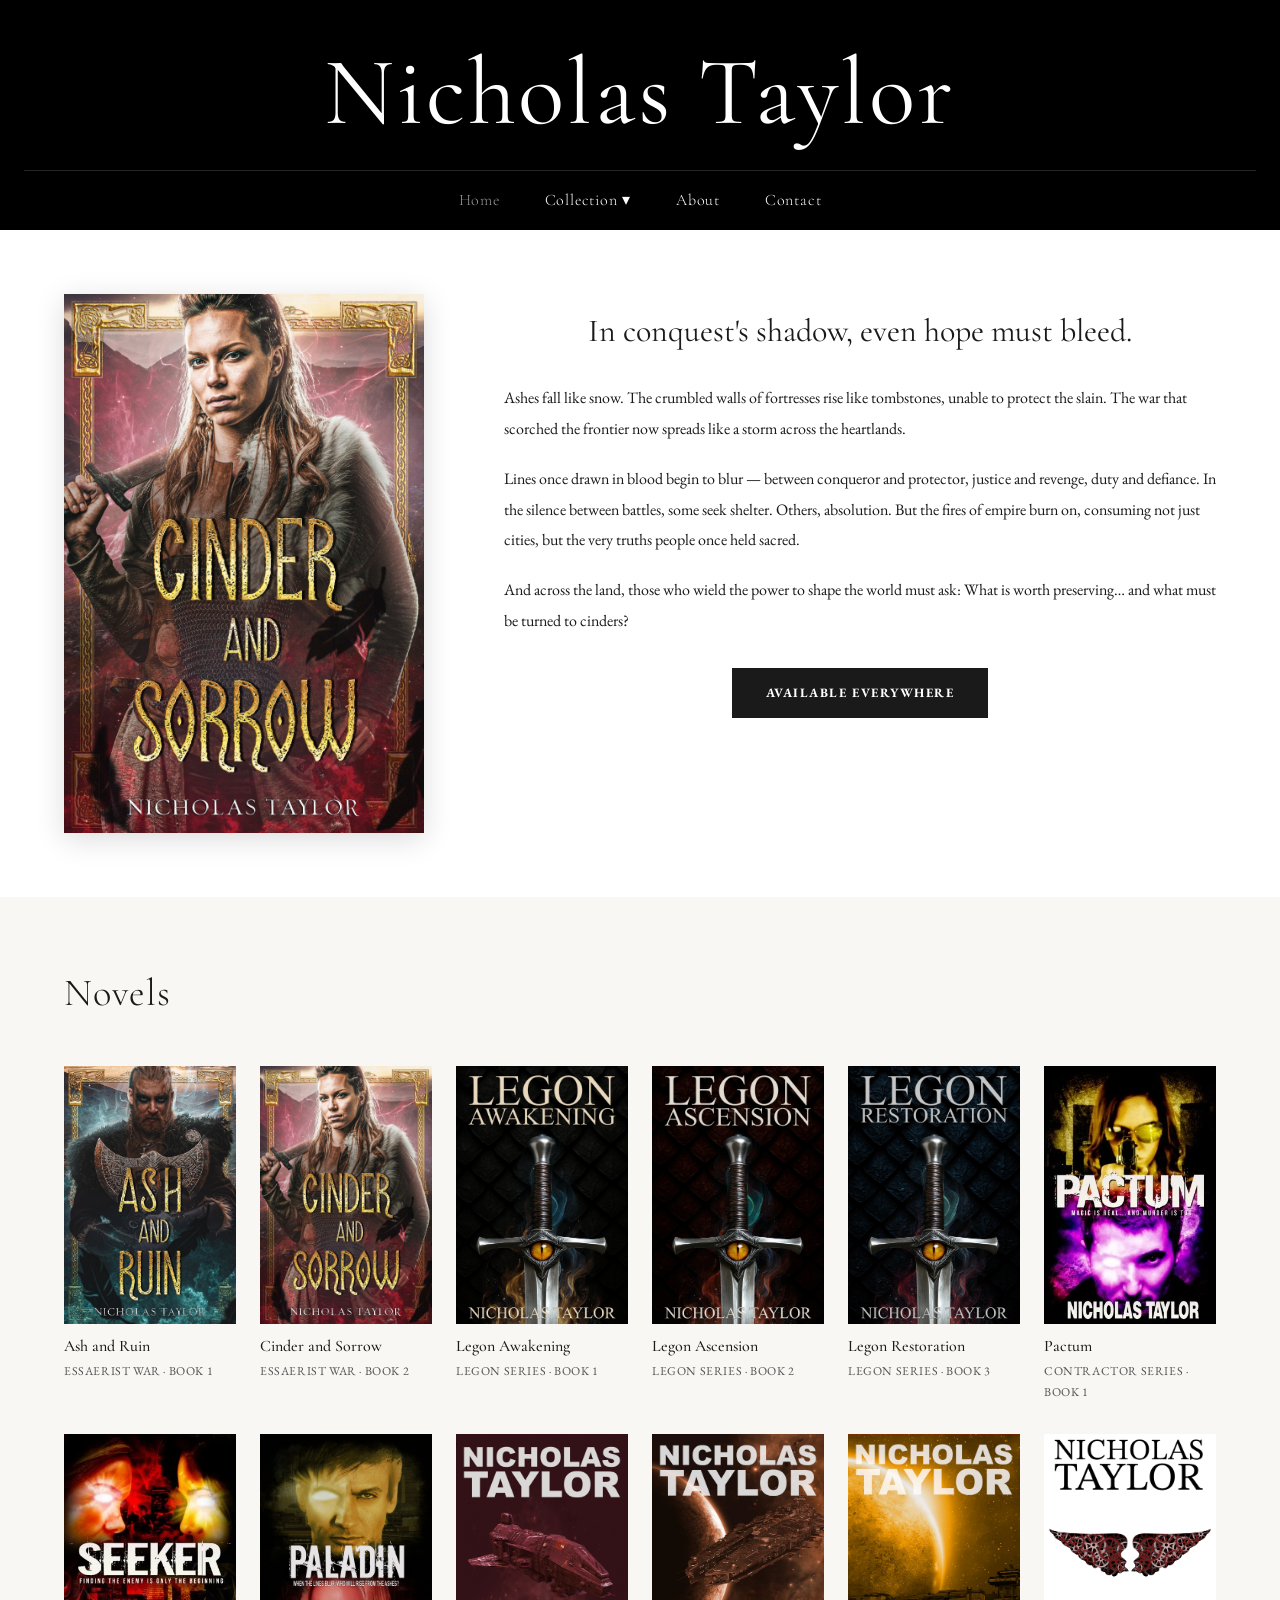
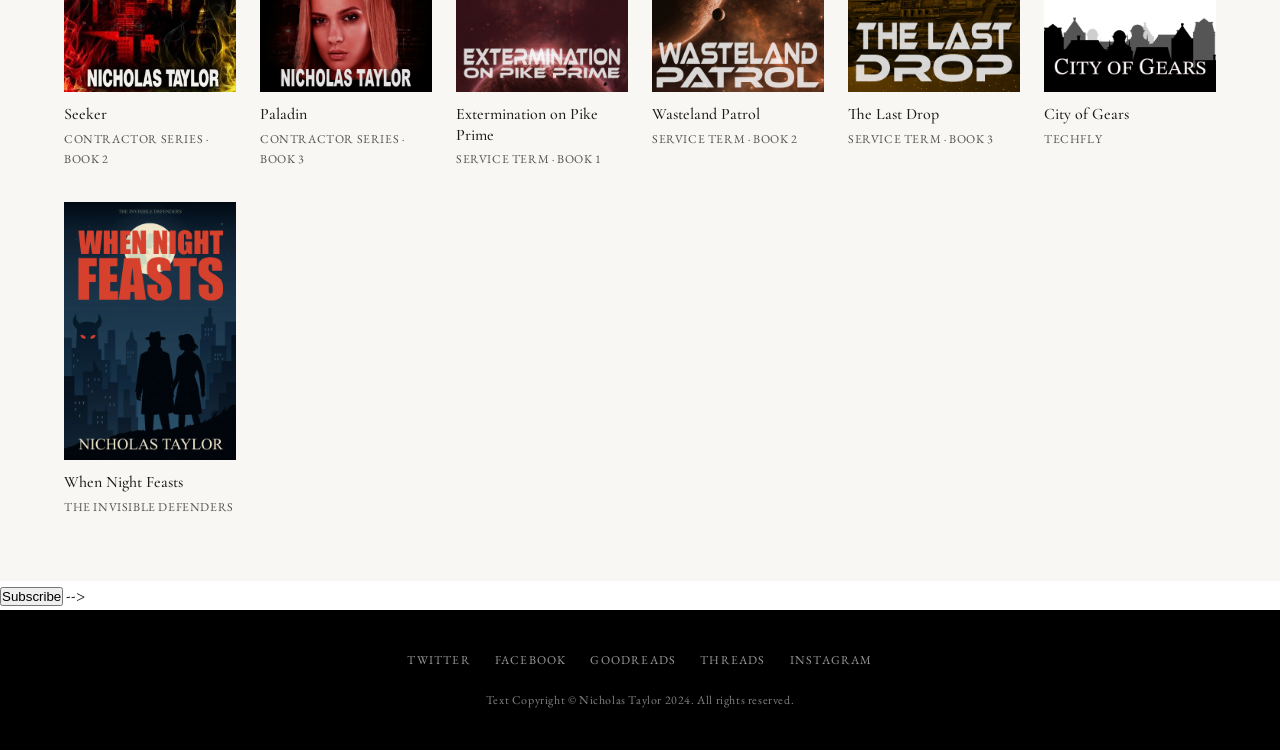
==== index.html @ 4046234a "Hide newsletter section across all pages (Mailchimp inactive) Code preserved in HTML comments — unco" ====
<!DOCTYPE html>
<html lang="en">
<head>
  <meta charset="UTF-8">
  <meta name="viewport" content="width=device-width, initial-scale=1.0">
  <title>Nicholas Taylor — Fantasy & Science Fiction Author</title>
  <meta name="description" content="Nicholas Taylor is a fantasy and science fiction author. Explore his novels, short stories, and series including the Legon Series, Essaerist War, Contractor Series, and more.">
  <link rel="stylesheet" href="css/style.css">
</head>
<body>

  <!-- ========== HEADER ========== -->
  <header class="site-header">
    <h1 class="site-title"><a href="index.html">Nicholas Taylor</a></h1>
    <nav class="site-nav" aria-label="Main navigation">
      <button class="nav-toggle" aria-label="Toggle menu" onclick="toggleNav()">☰</button>
      <ul id="main-nav">
        <li><a href="index.html" class="active">Home</a></li>
        
        <li class="dropdown">
          <a href="#" onclick="toggleDropdown(event, this)">Collection ▾</a>
          <ul class="dropdown-menu">
            <li><a href="books/legon-series.html">Legon Series</a></li>
            <li><a href="books/contractor-series.html">Contractor Series</a></li>
            <li><a href="books/service-term.html">Service Term</a></li>
            <li><a href="books/techfly.html">Techfly</a></li>
            <li><a href="books/invisible-defenders.html">The Invisible Defenders</a></li>
            <li><a href="books/essaerist-war.html">Essaerist War</a></li>
          </ul>
        </li>
        <li><a href="about.html">About</a></li>
        <li><a href="contact.html">Contact</a></li>
        
      </ul>
    </nav>
  </header>

  <!-- ========== MAIN ========== -->
  <main>

    <!-- Featured Book -->
    <section class="hero">
      <div class="container">
        <div class="hero__inner">
          <div class="hero__cover">
            <img src="images/covers/cinder-and-sorrow.jpg" alt="Cinder and Sorrow — Book Two of the Essaerist War by Nicholas Taylor">
          </div>
          <div class="hero__content">
            <p class="hero__tagline">In conquest's shadow, even hope must bleed.</p>
            <div class="hero__description">
              <p>Ashes fall like snow. The crumbled walls of fortresses rise like tombstones, unable to protect the slain. The war that scorched the frontier now spreads like a storm across the heartlands.</p>
              <p>Lines once drawn in blood begin to blur — between conqueror and protector, justice and revenge, duty and defiance. In the silence between battles, some seek shelter. Others, absolution. But the fires of empire burn on, consuming not just cities, but the very truths people once held sacred.</p>
              <p>And across the land, those who wield the power to shape the world must ask: What is worth preserving… and what must be turned to cinders?</p>
            </div>
            <div class="hero__buy">
              <a href="https://books2read.com/u/4NnYR9" target="_blank" rel="noopener" class="btn btn--filled">Available Everywhere</a>
            </div>
          </div>
        </div>
      </div>
    </section>

    <!-- Novels -->
    <section class="book-section">
      <div class="container">
        <h2 class="book-section__title">Novels</h2>
        <div class="book-grid">

          <a href="books/essaerist-war.html" class="book-card">
            <div class="book-card__cover">
              <img src="images/covers/ash-and-ruin.jpg" alt="Ash and Ruin">
            </div>
            <div class="book-card__title">Ash and Ruin</div>
            <div class="book-card__series">Essaerist War · Book 1</div>
          </a>

          <a href="books/essaerist-war.html" class="book-card">
            <div class="book-card__cover">
              <img src="images/covers/cinder-and-sorrow.jpg" alt="Cinder and Sorrow">
            </div>
            <div class="book-card__title">Cinder and Sorrow</div>
            <div class="book-card__series">Essaerist War · Book 2</div>
          </a>

          <a href="books/legon-series.html" class="book-card">
            <div class="book-card__cover">
              <img src="images/covers/legon-awakening.jpg" alt="Legon Awakening">
            </div>
            <div class="book-card__title">Legon Awakening</div>
            <div class="book-card__series">Legon Series · Book 1</div>
          </a>

          <a href="books/legon-series.html" class="book-card">
            <div class="book-card__cover">
              <img src="images/covers/legon-ascension.jpg" alt="Legon Ascension">
            </div>
            <div class="book-card__title">Legon Ascension</div>
            <div class="book-card__series">Legon Series · Book 2</div>
          </a>

          <a href="books/legon-series.html" class="book-card">
            <div class="book-card__cover">
              <img src="images/covers/legon-restoration.jpg" alt="Legon Restoration">
            </div>
            <div class="book-card__title">Legon Restoration</div>
            <div class="book-card__series">Legon Series · Book 3</div>
          </a>

          <a href="books/contractor-series.html" class="book-card">
            <div class="book-card__cover">
              <img src="images/covers/pactum.jpg" alt="Pactum">
            </div>
            <div class="book-card__title">Pactum</div>
            <div class="book-card__series">Contractor Series · Book 1</div>
          </a>

          <a href="books/contractor-series.html" class="book-card">
            <div class="book-card__cover">
              <img src="images/covers/seeker.jpg" alt="Seeker">
            </div>
            <div class="book-card__title">Seeker</div>
            <div class="book-card__series">Contractor Series · Book 2</div>
          </a>

          <a href="books/contractor-series.html" class="book-card">
            <div class="book-card__cover">
              <img src="images/covers/paladin.jpg" alt="Paladin">
            </div>
            <div class="book-card__title">Paladin</div>
            <div class="book-card__series">Contractor Series · Book 3</div>
          </a>

          <a href="books/service-term.html" class="book-card">
            <div class="book-card__cover">
              <img src="images/covers/extermination-pike-prime.jpg" alt="Extermination on Pike Prime">
            </div>
            <div class="book-card__title">Extermination on Pike Prime</div>
            <div class="book-card__series">Service Term · Book 1</div>
          </a>

          <a href="books/service-term.html" class="book-card">
            <div class="book-card__cover">
              <img src="images/covers/wasteland-patrol.jpg" alt="Wasteland Patrol">
            </div>
            <div class="book-card__title">Wasteland Patrol</div>
            <div class="book-card__series">Service Term · Book 2</div>
          </a>

          <a href="books/service-term.html" class="book-card">
            <div class="book-card__cover">
              <img src="images/covers/the-last-drop.jpg" alt="The Last Drop">
            </div>
            <div class="book-card__title">The Last Drop</div>
            <div class="book-card__series">Service Term · Book 3</div>
          </a>

          <a href="books/techfly.html" class="book-card">
            <div class="book-card__cover">
              <img src="images/covers/city-of-gears.jpg" alt="City of Gears">
            </div>
            <div class="book-card__title">City of Gears</div>
            <div class="book-card__series">Techfly</div>
          </a>

          <a href="books/invisible-defenders.html" class="book-card">
            <div class="book-card__cover">
              <img src="images/covers/when-night-feasts.jpg" alt="When Night Feasts">
            </div>
            <div class="book-card__title">When Night Feasts</div>
            <div class="book-card__series">The Invisible Defenders</div>
          </a>

        </div>
      </div>
    </section>


  </main>

  <!-- ========== NEWSLETTER ========== -->
  <!-- MAILCHIMP: Replace the form action URL below with your Mailchimp embed action URL.
       Go to Mailchimp → Audience → Signup forms → Embedded forms → copy the action URL -->
  <!-- NEWSLETTER: uncomment to re-enable Mailchimp signup

  <section class="newsletter-banner">
    <h2>Subscribe to My Newsletter</h2>
    <p>Get updates on new releases, free stories, and more.</p>
    <form class="newsletter-form" action="REPLACE_WITH_MAILCHIMP_ACTION_URL" method="post" target="_blank" novalidate>
      <input type="email" name="EMAIL" placeholder="Your email address" required>
      <!-- Mailchimp bot protection — do not remove -->
      <div style="position:absolute;left:-5000px" aria-hidden="true">
        <input type="text" name="b_PLACEHOLDER" tabindex="-1" value="">
      </div>
      <button type="submit">Subscribe</button>
    </form>
  </section>
  -->

  <!-- ========== FOOTER ========== -->
  <footer class="site-footer">
    <div class="footer-social">
      <a href="https://twitter.com/ntaylor1981" target="_blank" rel="noopener">Twitter</a>
      <a href="http://www.facebook.com/pages/Nicholas-Taylor/117098751641205" target="_blank" rel="noopener">Facebook</a>
      <a href="https://www.goodreads.com/NicholasTaylor" target="_blank" rel="noopener">Goodreads</a>
      <a href="https://www.threads.net/@ntaylor1981" target="_blank" rel="noopener">Threads</a>
      <a href="https://www.instagram.com/ntaylor1981/" target="_blank" rel="noopener">Instagram</a>
      
    </div>
    <p class="footer-copyright">Text Copyright &copy; Nicholas Taylor 2024. All rights reserved.</p>
  </footer>

  <script>
    function toggleNav() {
      var nav = document.getElementById('main-nav');
      nav.classList.toggle('open');
    }
    function toggleDropdown(e, el) {
      if (window.innerWidth <= 640) {
        e.preventDefault();
        el.parentElement.classList.toggle('open');
      }
    }
  </script>

</body>
</html>
---- css/style.css ----
/* =========================================
   Nicholas Taylor — Author Website
   ========================================= */

/* --- Google Fonts --- */
@import url('https://fonts.googleapis.com/css2?family=Cormorant+Garamond:ital,wght@0,300;0,400;0,500;0,600;1,300;1,400&family=EB+Garamond:ital,wght@0,400;0,500;1,400&display=swap');

/* --- Reset & Base --- */
*, *::before, *::after {
  box-sizing: border-box;
  margin: 0;
  padding: 0;
}

:root {
  --black: #000000;
  --white: #ffffff;
  --off-white: #f9f7f4;
  --text: #1a1a1a;
  --text-light: #555555;
  --accent: #8b6914;
  --border: #e0dbd3;
  --header-height: auto;
}

html {
  font-size: 16px;
  scroll-behavior: smooth;
}

body {
  font-family: 'EB Garamond', Georgia, serif;
  font-weight: 400;
  color: var(--text);
  background: var(--white);
  line-height: 1.7;
  font-size: 1.05rem;
}

a {
  color: inherit;
  text-decoration: none;
}

img {
  max-width: 100%;
  height: auto;
  display: block;
}

/* =========================================
   SITE HEADER
   ========================================= */

.site-header {
  background: var(--black);
  text-align: center;
  padding: 2.5rem 1.5rem 0;
}

.site-title {
  font-family: 'Cormorant Garamond', serif;
  font-size: clamp(3rem, 8vw, 6rem);
  font-weight: 400;
  color: var(--white);
  letter-spacing: 0.03em;
  line-height: 1.1;
  margin-bottom: 1.5rem;
}

.site-title a {
  color: var(--white);
}

/* --- Main Navigation --- */
.site-nav {
  border-top: 1px solid rgba(255,255,255,0.15);
}

.site-nav ul {
  list-style: none;
  display: flex;
  justify-content: center;
  flex-wrap: wrap;
  gap: 0;
}

.site-nav ul li a {
  display: block;
  color: var(--white);
  font-family: 'Cormorant Garamond', serif;
  font-size: 1rem;
  font-weight: 300;
  letter-spacing: 0.05em;
  padding: 1rem 1.4rem;
  transition: color 0.2s ease;
  position: relative;
}

.site-nav ul li a:hover,
.site-nav ul li a.active {
  color: rgba(255,255,255,0.6);
}

/* Dropdown */
.site-nav .dropdown {
  position: relative;
}

.site-nav .dropdown-menu {
  display: none;
  position: absolute;
  top: 100%;
  left: 50%;
  transform: translateX(-50%);
  background: var(--black);
  border: 1px solid rgba(255,255,255,0.15);
  min-width: 200px;
  z-index: 100;
  list-style: none;
  padding: 0.5rem 0;
}

.site-nav .dropdown:hover .dropdown-menu {
  display: block;
}

.site-nav .dropdown-menu li a {
  padding: 0.6rem 1.25rem;
  font-size: 0.8rem;
  white-space: nowrap;
  border-bottom: none;
  display: block;
}

.site-nav .dropdown-menu li a:hover {
  color: rgba(255,255,255,0.6);
}

/* Mobile nav toggle */
.nav-toggle {
  display: none;
  background: none;
  border: none;
  color: var(--white);
  cursor: pointer;
  padding: 1rem;
  font-size: 1.5rem;
}

/* =========================================
   MAIN CONTENT
   ========================================= */

main {
  min-height: 60vh;
}

.container {
  max-width: 1200px;
  margin: 0 auto;
  padding: 0 1.5rem;
}

.container--narrow {
  max-width: 800px;
  margin: 0 auto;
  padding: 0 1.5rem;
}

/* =========================================
   HOMEPAGE — FEATURED BOOK HERO
   ========================================= */

.hero {
  padding: 4rem 0;
  background: var(--white);
}

.hero__inner {
  display: grid;
  grid-template-columns: 360px 1fr;
  gap: 5rem;
  align-items: start;
}

.hero__cover img {
  width: 100%;
  height: auto;
  display: block;
  box-shadow: 0 6px 28px rgba(0,0,0,0.14);
}

.hero__content {
  padding-top: 1rem;
}

.hero__tagline {
  font-family: 'Cormorant Garamond', serif;
  font-size: clamp(1.5rem, 2.5vw, 2.2rem);
  font-weight: 400;
  line-height: 1.3;
  margin-bottom: 2rem;
  color: var(--text);
  text-align: center;
}

.hero__description p {
  font-size: 1rem;
  color: var(--text);
  line-height: 1.9;
  margin-bottom: 1.25rem;
}

.hero__buy {
  margin-top: 2rem;
  display: flex;
  justify-content: center;
}

.hero__buy img {
  height: 52px;
  width: auto;
  opacity: 0.9;
  transition: opacity 0.2s ease;
}

.hero__buy img:hover {
  opacity: 1;
}

.btn {
  display: inline-block;
  padding: 0.75rem 2rem;
  font-family: 'EB Garamond', Georgia, serif;
  font-size: 0.8rem;
  font-weight: 700;
  letter-spacing: 0.12em;
  text-transform: uppercase;
  border: 2px solid var(--text);
  color: var(--text);
  transition: background 0.2s ease, color 0.2s ease;
  cursor: pointer;
  text-align: center;
}

.btn:hover {
  background: var(--text);
  color: var(--white);
}

.btn--filled {
  background: var(--text);
  color: var(--white);
}

.btn--filled:hover {
  background: var(--text-light);
  border-color: var(--text-light);
}

/* =========================================
   BOOK GRID SECTIONS
   ========================================= */

.book-section {
  padding: 4rem 0;
}

.book-section:nth-child(even) {
  background: var(--off-white);
}

.book-section__title {
  font-family: 'Cormorant Garamond', serif;
  font-size: clamp(1.8rem, 3vw, 2.5rem);
  font-weight: 300;
  margin-bottom: 2.5rem;
  color: var(--text);
  letter-spacing: 0.02em;
}

.book-grid {
  display: grid;
  grid-template-columns: repeat(auto-fill, minmax(160px, 1fr));
  gap: 2rem 1.5rem;
}

.book-card {
  display: flex;
  flex-direction: column;
}

.book-card__cover {
  overflow: hidden;
  margin-bottom: 0.75rem;
  aspect-ratio: 2/3;
}

.book-card__cover img {
  width: 100%;
  height: 100%;
  object-fit: cover;
  transition: transform 0.3s ease;
}

.book-card:hover .book-card__cover img {
  transform: scale(1.03);
}

.book-card__title {
  font-family: 'Cormorant Garamond', serif;
  font-size: 1rem;
  font-weight: 500;
  line-height: 1.3;
  margin-bottom: 0.25rem;
}

.book-card__series {
  font-size: 0.75rem;
  color: var(--text-light);
  letter-spacing: 0.05em;
  text-transform: uppercase;
}

/* =========================================
   SERIES / BOOK DETAIL PAGES
   ========================================= */

.page-header {
  background: var(--off-white);
  padding: 3rem 1.5rem;
  text-align: center;
  border-bottom: 1px solid var(--border);
}

.page-header__title {
  font-family: 'Cormorant Garamond', serif;
  font-size: clamp(2rem, 5vw, 3.5rem);
  font-weight: 300;
  color: var(--text);
  letter-spacing: 0.03em;
}

.page-header__subtitle {
  font-size: 0.95rem;
  color: var(--text-light);
  margin-top: 0.75rem;
  max-width: 600px;
  margin-left: auto;
  margin-right: auto;
}

/* Book detail layout (cover + info side by side) */
.book-detail {
  display: grid;
  grid-template-columns: 280px 1fr;
  gap: 3rem;
  padding: 4rem 0;
  border-bottom: 1px solid var(--border);
}

.book-detail:last-child {
  border-bottom: none;
}

.book-detail__cover img {
  width: 100%;
  box-shadow: 0 4px 20px rgba(0,0,0,0.12);
}

.book-detail__info {
  display: flex;
  flex-direction: column;
  justify-content: flex-start;
}

.book-detail__number {
  font-size: 0.75rem;
  letter-spacing: 0.12em;
  text-transform: uppercase;
  color: var(--text-light);
  margin-bottom: 0.5rem;
}

.book-detail__title {
  font-family: 'Cormorant Garamond', serif;
  font-size: clamp(1.8rem, 3vw, 2.5rem);
  font-weight: 400;
  line-height: 1.2;
  margin-bottom: 1.25rem;
  color: var(--text);
}

.book-detail__description {
  font-size: 0.95rem;
  line-height: 1.85;
  color: var(--text-light);
  margin-bottom: 2rem;
}

/* Retailer links */
.retailers {
  display: flex;
  flex-wrap: wrap;
  gap: 0.75rem;
  align-items: center;
}

.retailer-link {
  display: inline-flex;
  align-items: center;
}

.retailer-link img {
  height: 32px;
  width: auto;
  opacity: 0.85;
  transition: opacity 0.2s ease;
}

.retailer-link:hover img {
  opacity: 1;
}

.retailer-link--text {
  font-size: 0.75rem;
  letter-spacing: 0.08em;
  text-transform: uppercase;
  font-weight: 700;
  color: var(--text);
  border: 1px solid var(--border);
  padding: 0.4rem 0.9rem;
  transition: background 0.2s ease, color 0.2s ease;
}

.retailer-link--text:hover {
  background: var(--text);
  color: var(--white);
}

/* =========================================
   ABOUT PAGE
   ========================================= */

.about-layout {
  display: grid;
  grid-template-columns: 340px 1fr;
  gap: 5rem;
  padding: 5rem 0;
}

.about-photo img {
  width: 100%;
  box-shadow: 0 4px 20px rgba(0,0,0,0.1);
}

.about-bio h2 {
  font-family: 'Cormorant Garamond', serif;
  font-size: clamp(1.6rem, 2.5vw, 2rem);
  font-weight: 400;
  margin-bottom: 1.5rem;
  color: var(--text);
}

.about-bio p {
  font-size: 1rem;
  line-height: 1.9;
  color: var(--text-light);
  margin-bottom: 1.25rem;
}

.social-links {
  display: flex;
  gap: 1rem;
  flex-wrap: wrap;
  margin-top: 2rem;
}

.social-links a {
  font-size: 0.75rem;
  letter-spacing: 0.1em;
  text-transform: uppercase;
  font-weight: 700;
  color: var(--text);
  border: 1px solid var(--border);
  padding: 0.5rem 1rem;
  transition: background 0.2s ease, color 0.2s ease;
}

.social-links a:hover {
  background: var(--text);
  color: var(--white);
  border-color: var(--text);
}

/* =========================================
   CONTACT PAGE
   ========================================= */

.contact-layout {
  padding: 5rem 0;
}

.contact-intro {
  font-size: 1rem;
  color: var(--text-light);
  margin-bottom: 2.5rem;
  line-height: 1.8;
}

.contact-form {
  display: flex;
  flex-direction: column;
  gap: 1.25rem;
  max-width: 600px;
}

.form-row {
  display: grid;
  grid-template-columns: 1fr 1fr;
  gap: 1.25rem;
}

.form-group {
  display: flex;
  flex-direction: column;
  gap: 0.4rem;
}

.form-group label {
  font-size: 0.75rem;
  letter-spacing: 0.1em;
  text-transform: uppercase;
  font-weight: 700;
  color: var(--text);
}

.form-group input,
.form-group textarea,
.form-group select {
  padding: 0.75rem 1rem;
  border: 1px solid var(--border);
  background: var(--white);
  font-family: 'EB Garamond', Georgia, serif;
  font-size: 0.95rem;
  color: var(--text);
  outline: none;
  transition: border-color 0.2s ease;
  width: 100%;
  -webkit-appearance: none;
  border-radius: 0;
}

.form-group input:focus,
.form-group textarea:focus {
  border-color: var(--text);
}

.form-group textarea {
  min-height: 150px;
  resize: vertical;
}

/* =========================================
   BLOG PAGE
   ========================================= */

.blog-grid {
  padding: 4rem 0;
  display: grid;
  grid-template-columns: repeat(auto-fill, minmax(300px, 1fr));
  gap: 3rem 2rem;
}

.blog-card {
  display: flex;
  flex-direction: column;
  border-bottom: 1px solid var(--border);
  padding-bottom: 2rem;
}

.blog-card__meta {
  font-size: 0.75rem;
  letter-spacing: 0.08em;
  text-transform: uppercase;
  color: var(--text-light);
  margin-bottom: 0.6rem;
}

.blog-card__title {
  font-family: 'Cormorant Garamond', serif;
  font-size: 1.4rem;
  font-weight: 500;
  line-height: 1.3;
  margin-bottom: 0.75rem;
  color: var(--text);
}

.blog-card__title a:hover {
  color: var(--text-light);
}

.blog-card__excerpt {
  font-size: 0.9rem;
  color: var(--text-light);
  line-height: 1.75;
  margin-bottom: 1rem;
  flex: 1;
}

.blog-card__read-more {
  font-size: 0.75rem;
  letter-spacing: 0.1em;
  text-transform: uppercase;
  font-weight: 700;
  color: var(--text);
  border-bottom: 1px solid var(--text);
  padding-bottom: 1px;
  width: fit-content;
}

/* =========================================
   NEWSLETTER BANNER
   ========================================= */

.newsletter-banner {
  background: var(--black);
  color: var(--white);
  padding: 4rem 1.5rem;
  text-align: center;
}

.newsletter-banner h2 {
  font-family: 'Cormorant Garamond', serif;
  font-size: clamp(1.6rem, 3vw, 2.2rem);
  font-weight: 300;
  margin-bottom: 0.75rem;
  letter-spacing: 0.03em;
}

.newsletter-banner p {
  font-size: 0.9rem;
  color: rgba(255,255,255,0.7);
  margin-bottom: 2rem;
}

.newsletter-form {
  display: flex;
  justify-content: center;
  gap: 0;
  max-width: 480px;
  margin: 0 auto;
  flex-wrap: wrap;
}

.newsletter-form input[type="email"] {
  flex: 1;
  padding: 0.85rem 1.25rem;
  border: 1px solid rgba(255,255,255,0.3);
  background: rgba(255,255,255,0.08);
  color: var(--white);
  font-family: 'EB Garamond', Georgia, serif;
  font-size: 0.9rem;
  outline: none;
  min-width: 220px;
  border-radius: 0;
  -webkit-appearance: none;
}

.newsletter-form input[type="email"]::placeholder {
  color: rgba(255,255,255,0.4);
}

.newsletter-form input[type="email"]:focus {
  border-color: rgba(255,255,255,0.6);
}

.newsletter-form button {
  padding: 0.85rem 1.75rem;
  background: var(--white);
  color: var(--black);
  border: 1px solid var(--white);
  font-family: 'EB Garamond', Georgia, serif;
  font-size: 0.75rem;
  font-weight: 700;
  letter-spacing: 0.1em;
  text-transform: uppercase;
  cursor: pointer;
  transition: background 0.2s ease, color 0.2s ease;
}

.newsletter-form button:hover {
  background: rgba(255,255,255,0.85);
}

/* =========================================
   SITE FOOTER
   ========================================= */

.site-footer {
  background: var(--black);
  color: rgba(255,255,255,0.5);
  padding: 2.5rem 1.5rem;
  text-align: center;
}

.footer-social {
  display: flex;
  justify-content: center;
  gap: 1.5rem;
  margin-bottom: 1.25rem;
  flex-wrap: wrap;
}

.footer-social a {
  color: rgba(255,255,255,0.6);
  font-size: 0.75rem;
  letter-spacing: 0.1em;
  text-transform: uppercase;
  transition: color 0.2s ease;
}

.footer-social a:hover {
  color: var(--white);
}

.footer-copyright {
  font-size: 0.75rem;
  letter-spacing: 0.05em;
}

/* =========================================
   UTILITY
   ========================================= */

.section-divider {
  height: 1px;
  background: var(--border);
  margin: 0;
}

.text-center { text-align: center; }

/* =========================================
   RESPONSIVE
   ========================================= */

@media (max-width: 900px) {
  .hero__inner {
    grid-template-columns: 1fr;
    gap: 2.5rem;
  }

  .hero__cover {
    max-width: 320px;
    margin: 0 auto;
  }

  .hero__content {
    padding-top: 0;
  }

  .book-detail {
    grid-template-columns: 200px 1fr;
    gap: 2rem;
  }

  .about-layout {
    grid-template-columns: 1fr;
    gap: 3rem;
    padding: 3rem 0;
  }

  .about-photo {
    max-width: 300px;
    margin: 0 auto;
  }
}

@media (max-width: 640px) {
  .site-title {
    font-size: 2.5rem;
  }

  .nav-toggle {
    display: block;
  }

  .site-nav ul {
    display: none;
    flex-direction: column;
    align-items: center;
    padding-bottom: 1rem;
  }

  .site-nav ul.open {
    display: flex;
  }

  .site-nav .dropdown-menu {
    position: static;
    transform: none;
    border: none;
    border-top: 1px solid rgba(255,255,255,0.1);
    padding: 0;
    min-width: unset;
    display: none;
  }

  .site-nav .dropdown.open .dropdown-menu {
    display: block;
  }

  .book-detail {
    grid-template-columns: 1fr;
  }

  .book-detail__cover {
    max-width: 200px;
  }

  .form-row {
    grid-template-columns: 1fr;
  }

  .newsletter-form {
    flex-direction: column;
  }

  .newsletter-form input[type="email"],
  .newsletter-form button {
    width: 100%;
  }
}
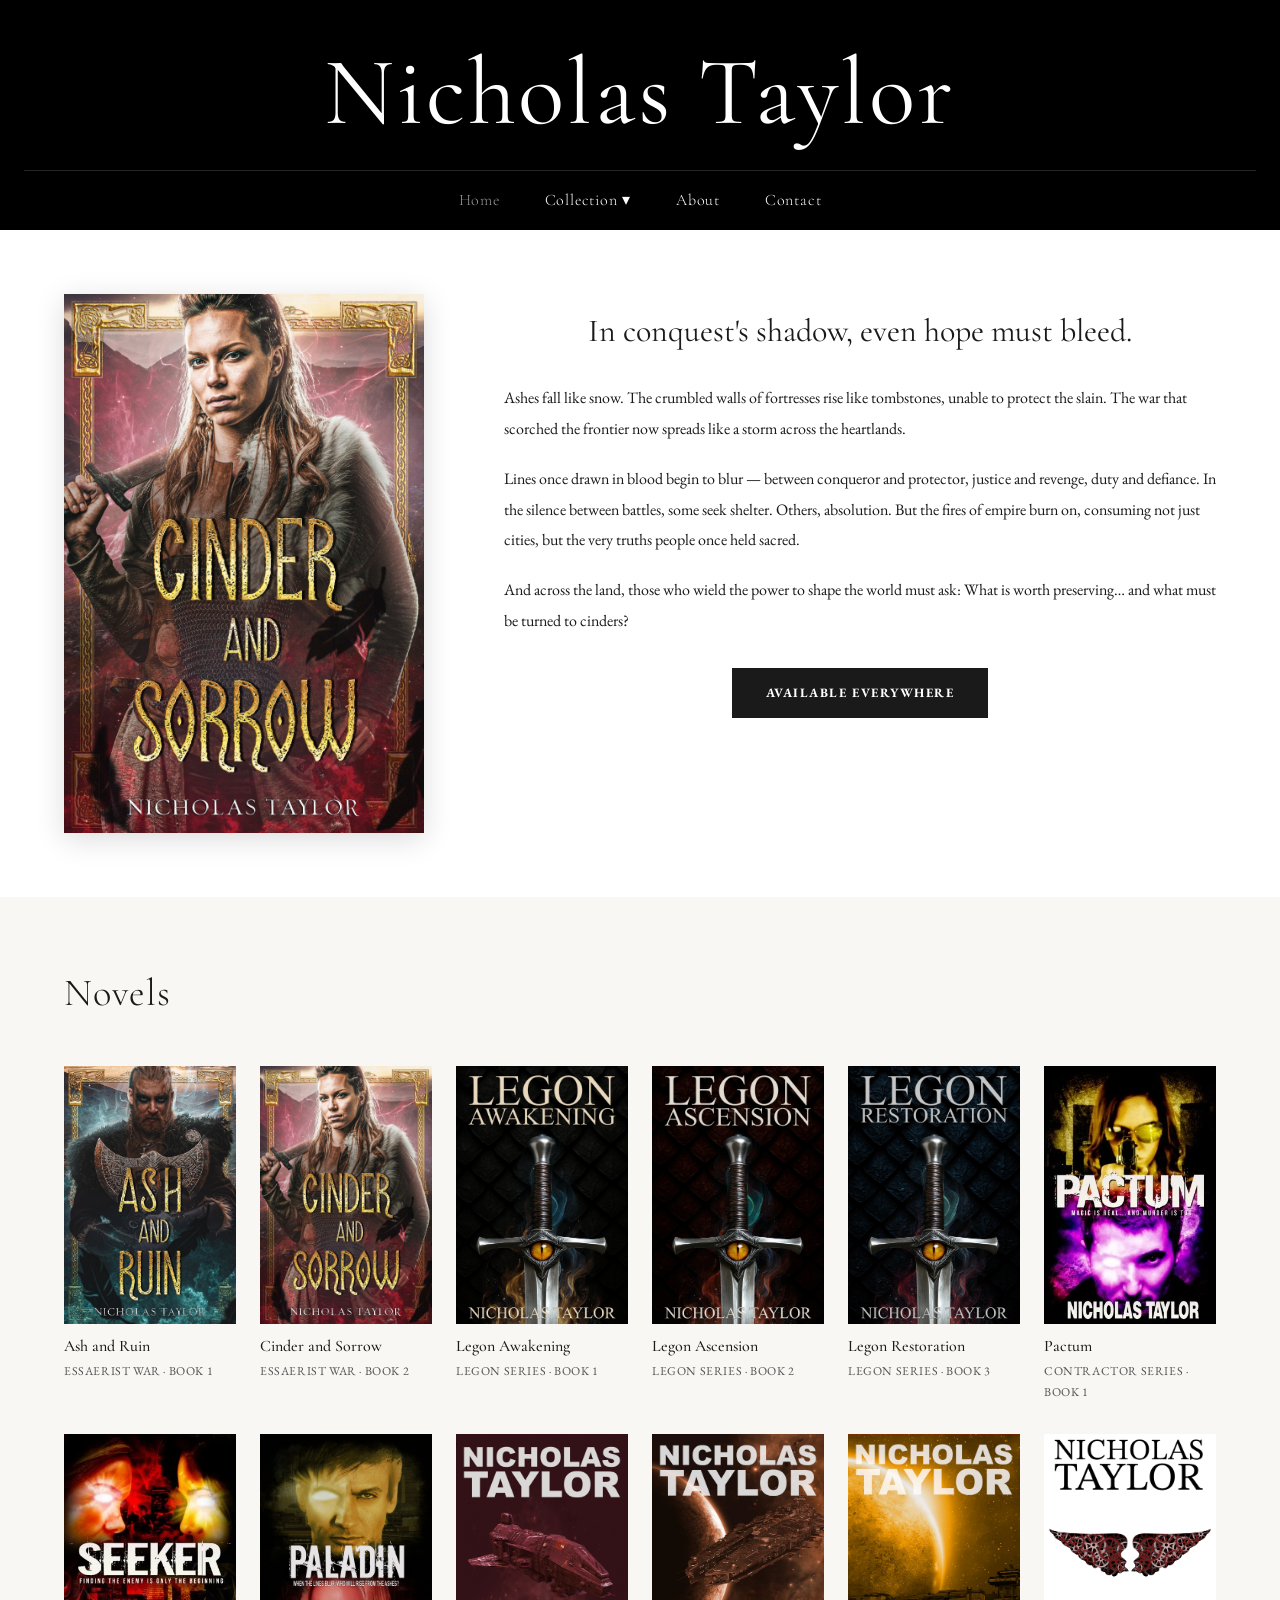
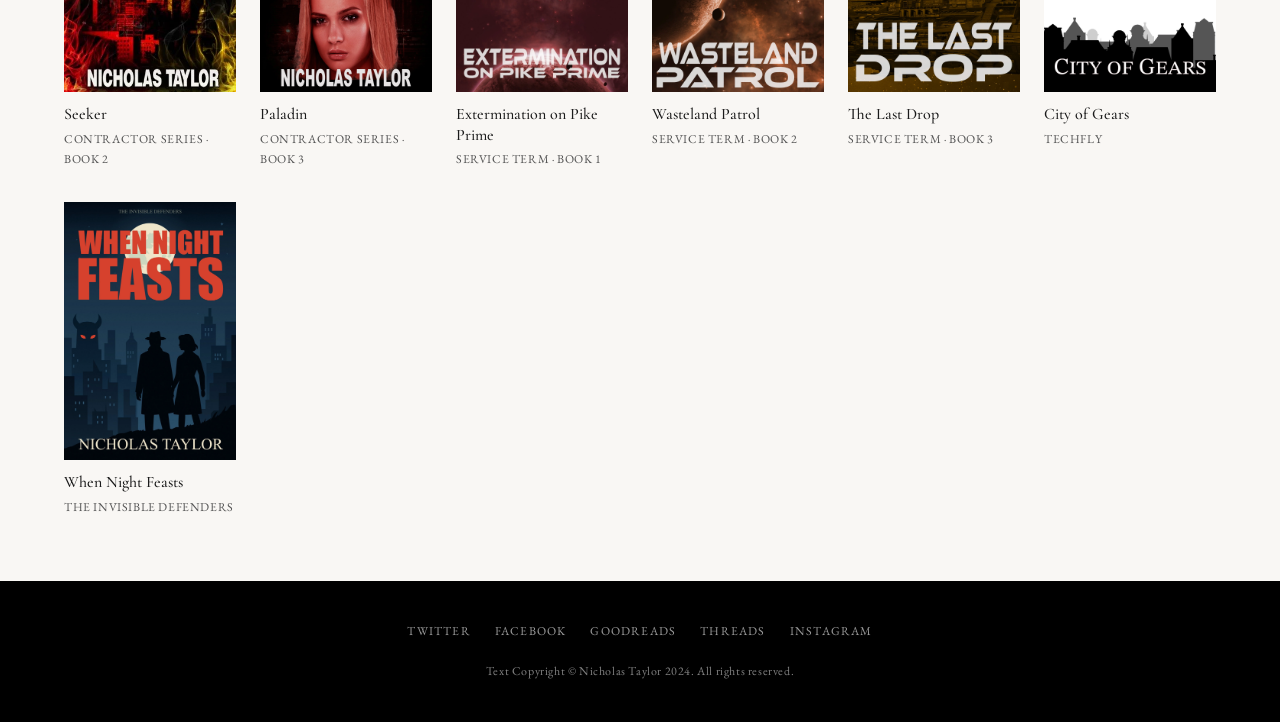
==== commit 3aca3fbb: "Fix broken newsletter comment caused by nested HTML comment Co-Authored-By: Claude Sonnet 4.6 <norep" ====
--- a/index.html
+++ b/index.html
@@ -6,6 +6,14 @@
   <title>Nicholas Taylor — Fantasy & Science Fiction Author</title>
   <meta name="description" content="Nicholas Taylor is a fantasy and science fiction author. Explore his novels, short stories, and series including the Legon Series, Essaerist War, Contractor Series, and more.">
   <link rel="stylesheet" href="css/style.css">
+  <!-- Google Analytics -->
+  <script async src="https://www.googletagmanager.com/gtag/js?id=G-R6W3MN9NBS"></script>
+  <script>
+    window.dataLayer = window.dataLayer || [];
+    function gtag(){dataLayer.push(arguments);}
+    gtag('js', new Date());
+    gtag('config', 'G-R6W3MN9NBS');
+  </script>
 </head>
 <body>
 
@@ -187,7 +195,6 @@
     <p>Get updates on new releases, free stories, and more.</p>
     <form class="newsletter-form" action="REPLACE_WITH_MAILCHIMP_ACTION_URL" method="post" target="_blank" novalidate>
       <input type="email" name="EMAIL" placeholder="Your email address" required>
-      <!-- Mailchimp bot protection — do not remove -->
       <div style="position:absolute;left:-5000px" aria-hidden="true">
         <input type="text" name="b_PLACEHOLDER" tabindex="-1" value="">
       </div>
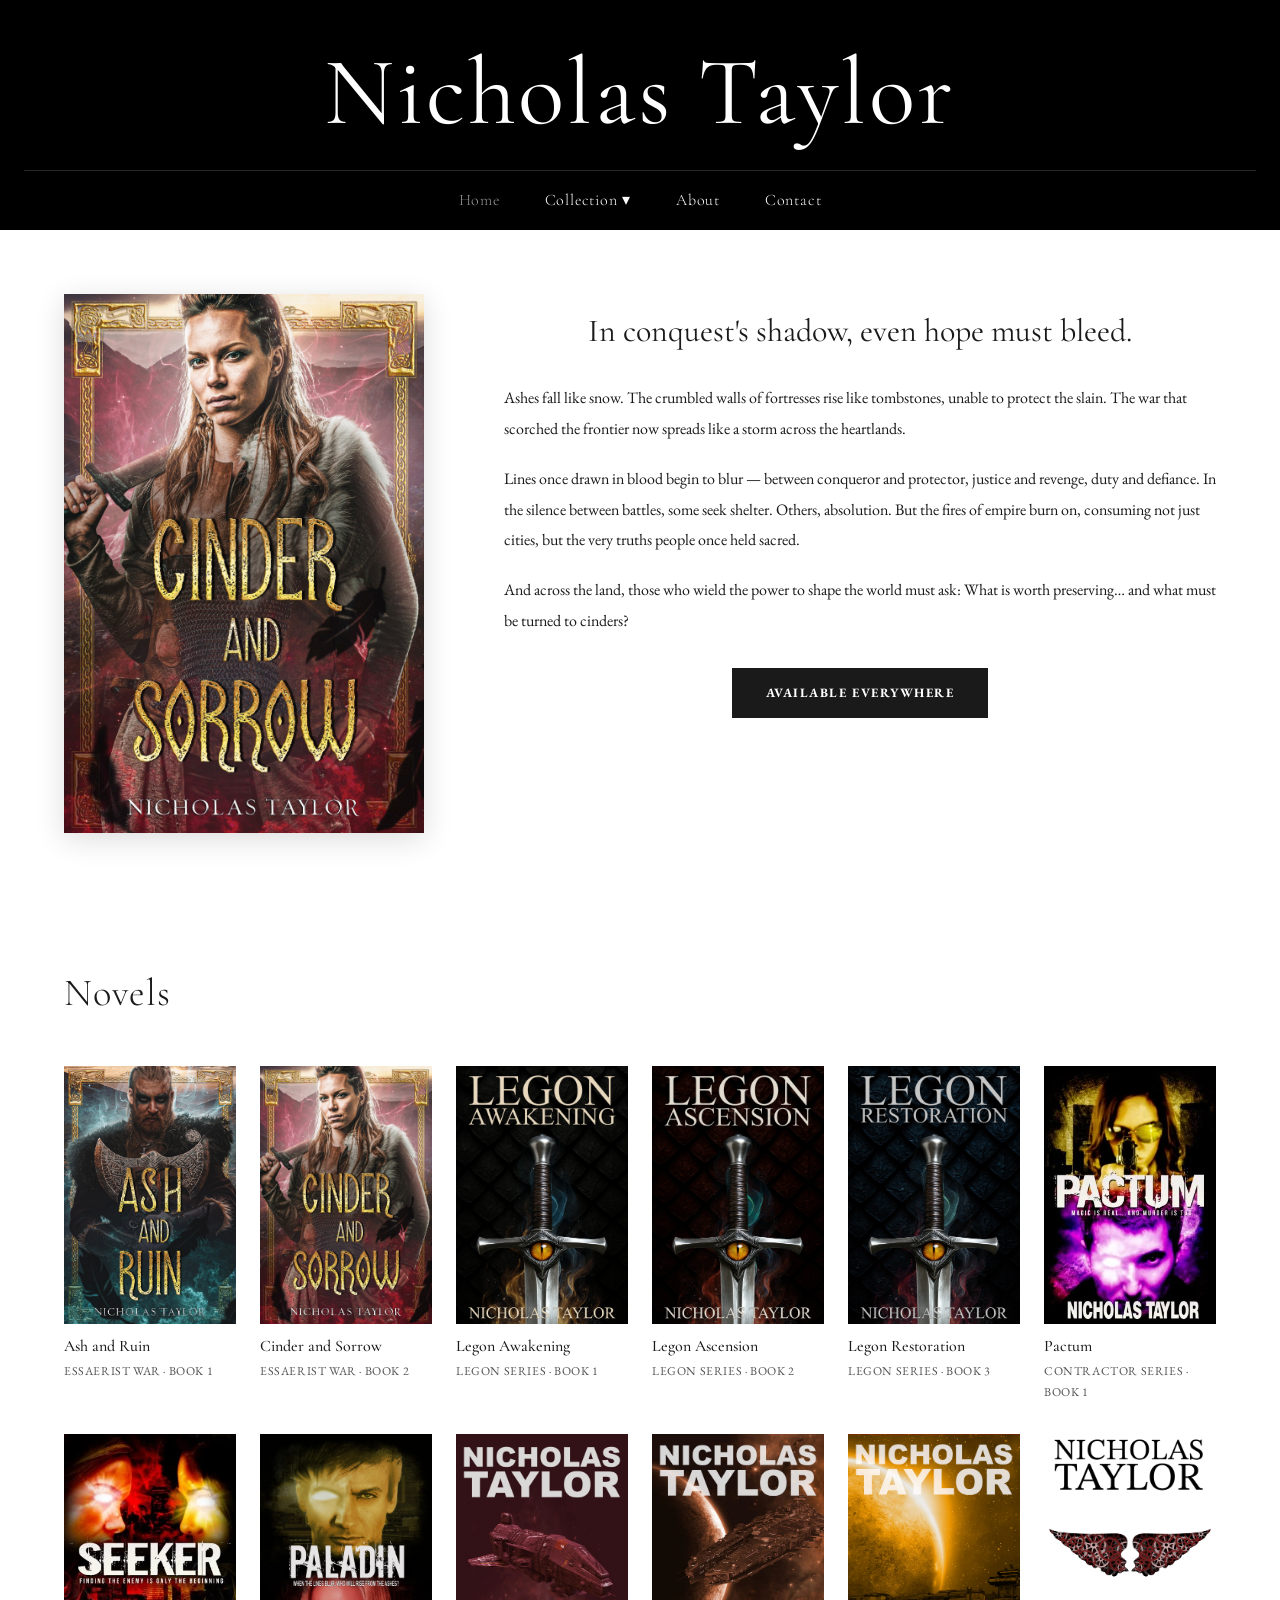
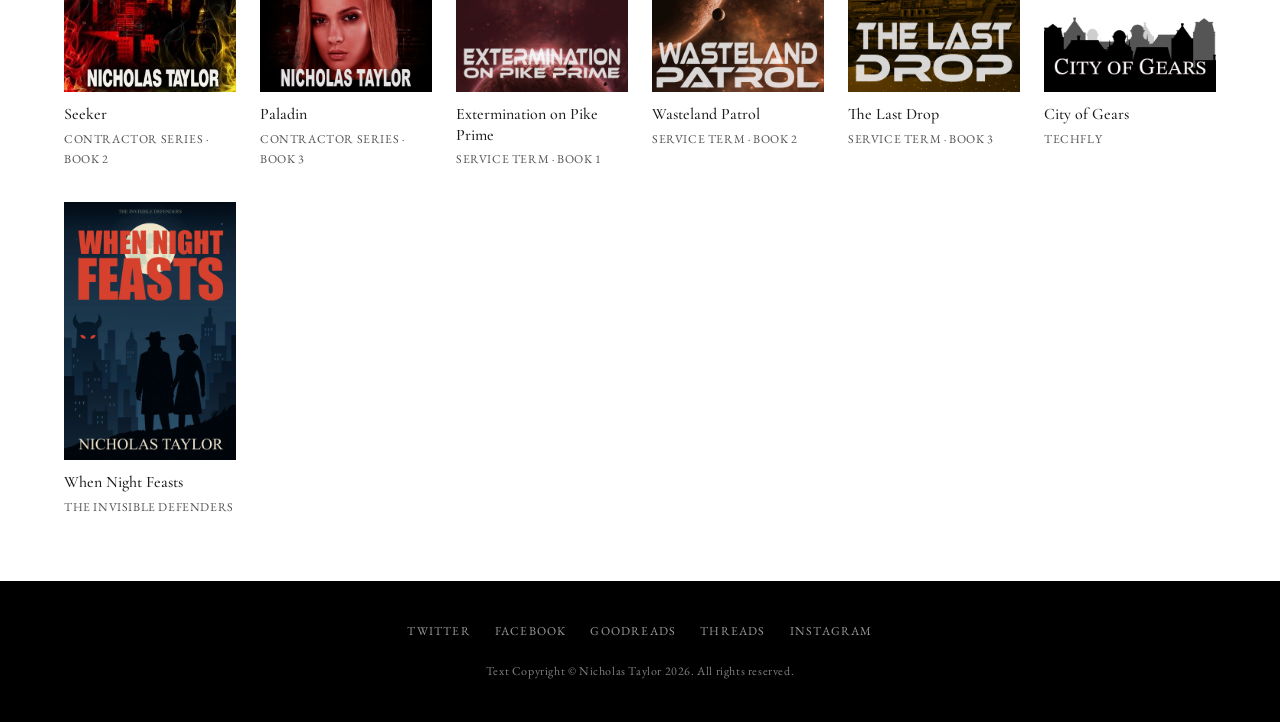
==== commit 5db67235: "Set background to full white; update copyright to 2026 Co-Authored-By: Claude Sonnet 4.6 <noreply@an" ====
--- a/index.html
+++ b/index.html
@@ -5,6 +5,8 @@
   <meta name="viewport" content="width=device-width, initial-scale=1.0">
   <title>Nicholas Taylor — Fantasy & Science Fiction Author</title>
   <meta name="description" content="Nicholas Taylor is a fantasy and science fiction author. Explore his novels, short stories, and series including the Legon Series, Essaerist War, Contractor Series, and more.">
+  <link rel="icon" type="image/png" href="favicon.png">
+  <link rel="apple-touch-icon" href="apple-touch-icon.png">
   <link rel="stylesheet" href="css/style.css">
   <!-- Google Analytics -->
   <script async src="https://www.googletagmanager.com/gtag/js?id=G-R6W3MN9NBS"></script>
@@ -213,7 +215,7 @@
       <a href="https://www.instagram.com/ntaylor1981/" target="_blank" rel="noopener">Instagram</a>
       
     </div>
-    <p class="footer-copyright">Text Copyright &copy; Nicholas Taylor 2024. All rights reserved.</p>
+    <p class="footer-copyright">Text Copyright &copy; Nicholas Taylor 2026. All rights reserved.</p>
   </footer>
 
   <script>
--- a/css/style.css
+++ b/css/style.css
@@ -15,7 +15,7 @@
 :root {
   --black: #000000;
   --white: #ffffff;
-  --off-white: #f9f7f4;
+  --off-white: #ffffff;
   --text: #1a1a1a;
   --text-light: #555555;
   --accent: #8b6914;
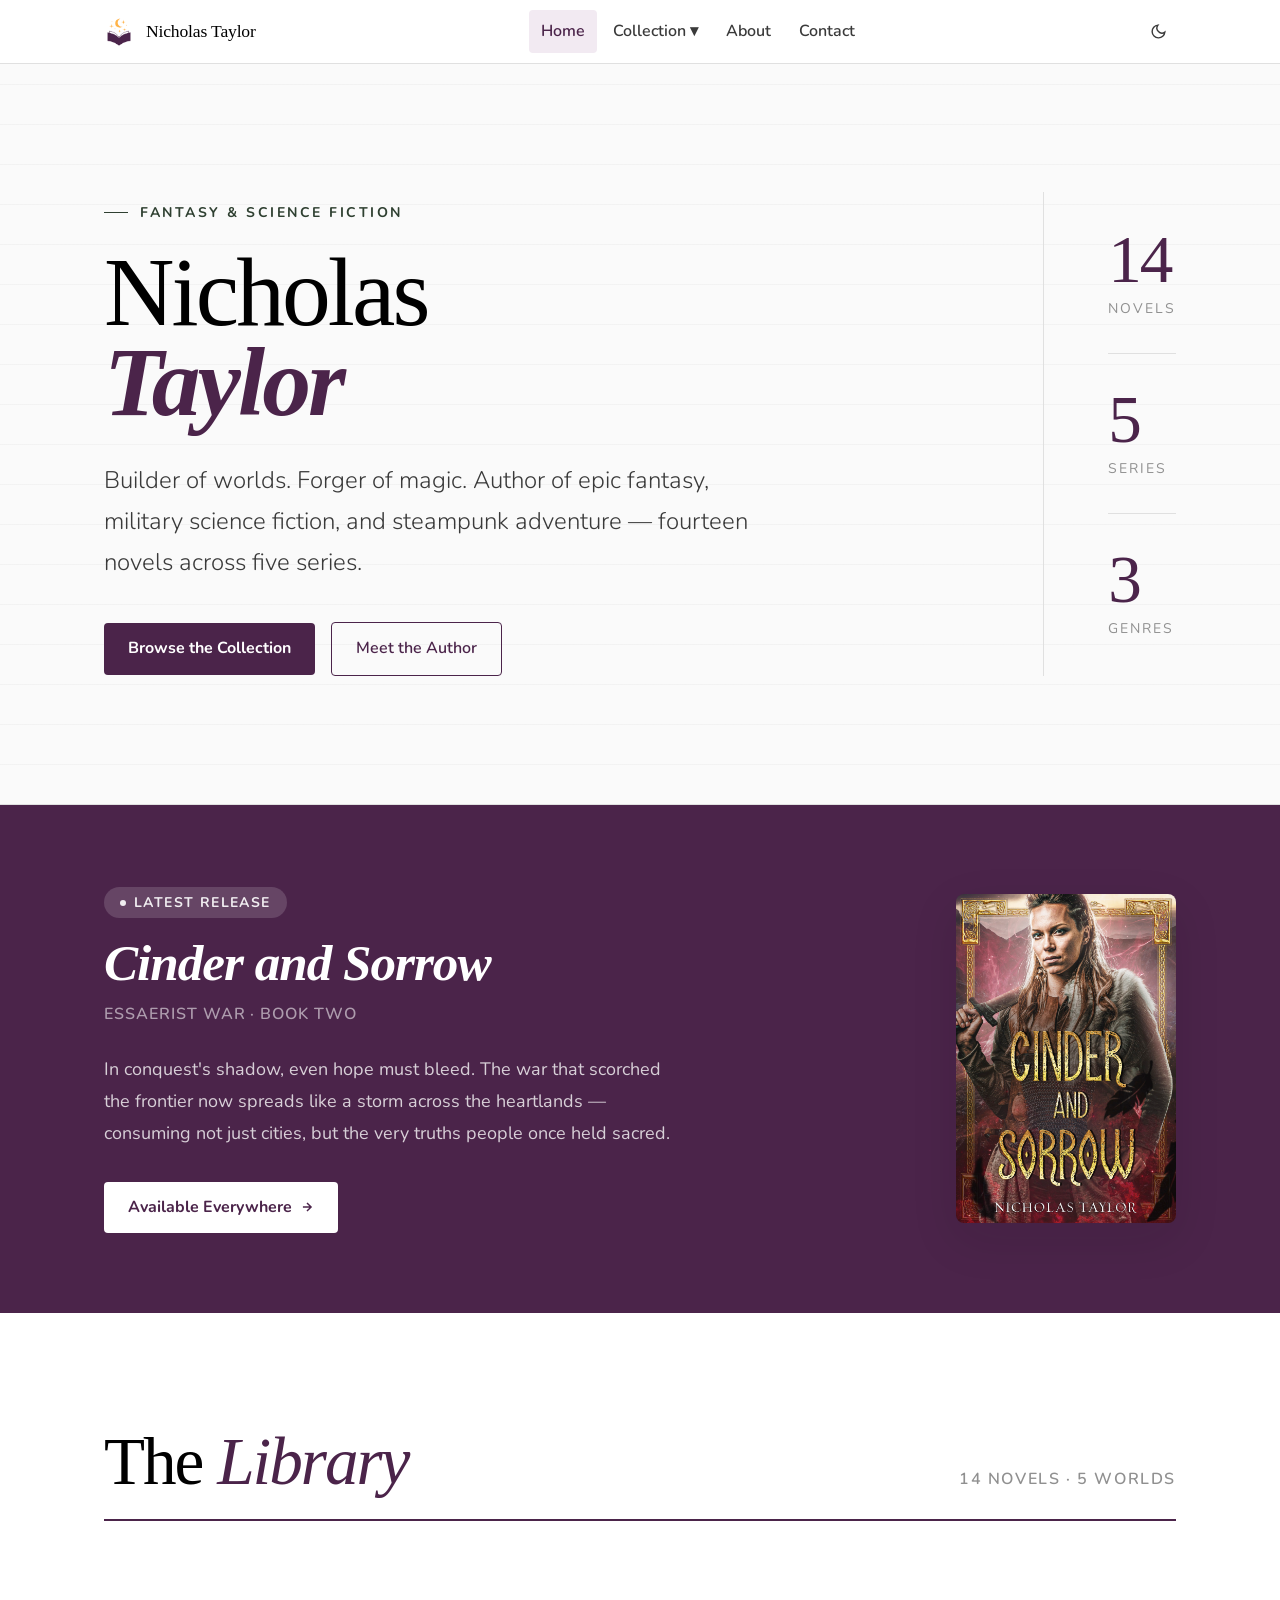
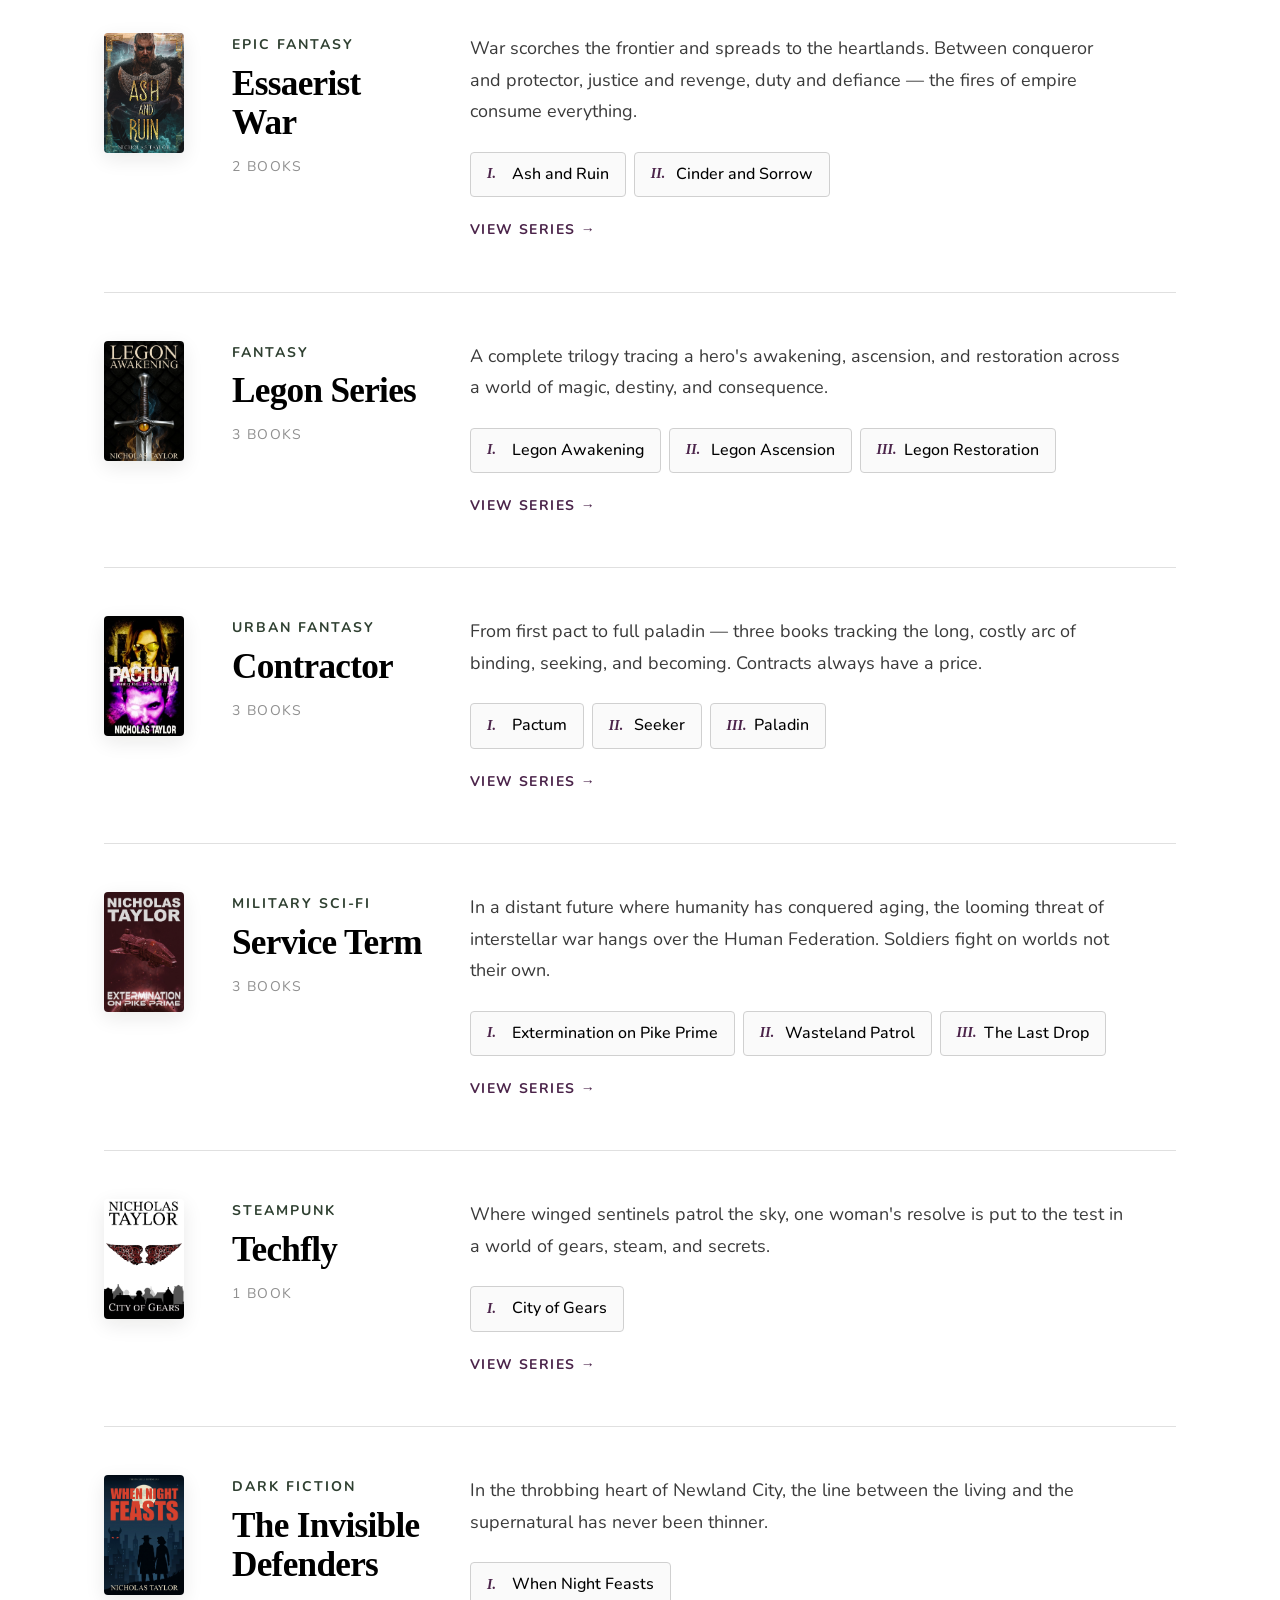
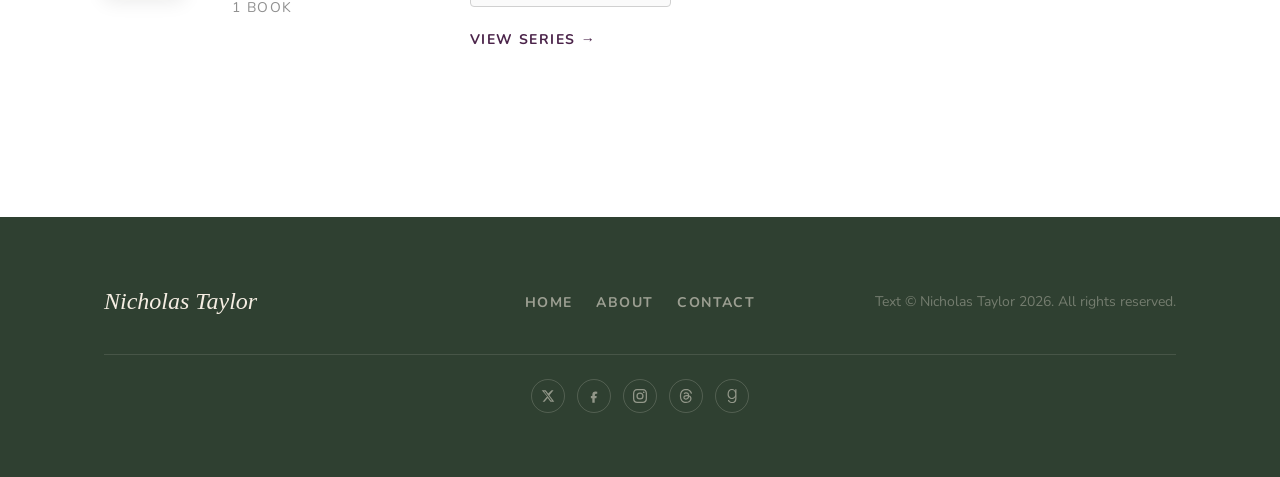
==== commit 94833721: "Redesign site with Somnium brand system Complete visual overhaul: new design tokens, fluid typograph" ====
--- a/index.html
+++ b/index.html
@@ -3,11 +3,12 @@
 <head>
   <meta charset="UTF-8">
   <meta name="viewport" content="width=device-width, initial-scale=1.0">
-  <title>Nicholas Taylor — Fantasy & Science Fiction Author</title>
-  <meta name="description" content="Nicholas Taylor is a fantasy and science fiction author. Explore his novels, short stories, and series including the Legon Series, Essaerist War, Contractor Series, and more.">
+  <title>Nicholas Taylor — Fantasy &amp; Science Fiction Author</title>
+  <meta name="description" content="Nicholas Taylor is a fantasy and science fiction author. Explore novels spanning epic fantasy, military sci-fi, steampunk, and dark fiction. Published by Somnium.">
   <link rel="icon" type="image/png" href="favicon.png">
   <link rel="apple-touch-icon" href="apple-touch-icon.png">
   <link rel="stylesheet" href="css/style.css">
+  <script>var t=localStorage.getItem('nt-theme');if(t)document.documentElement.setAttribute('data-theme',t);</script>
   <!-- Google Analytics -->
   <script async src="https://www.googletagmanager.com/gtag/js?id=G-R6W3MN9NBS"></script>
   <script>
@@ -20,216 +21,273 @@
 <body>
 
   <!-- ========== HEADER ========== -->
-  <header class="site-header">
-    <h1 class="site-title"><a href="index.html">Nicholas Taylor</a></h1>
-    <nav class="site-nav" aria-label="Main navigation">
-      <button class="nav-toggle" aria-label="Toggle menu" onclick="toggleNav()">☰</button>
-      <ul id="main-nav">
-        <li><a href="index.html" class="active">Home</a></li>
-        
-        <li class="dropdown">
-          <a href="#" onclick="toggleDropdown(event, this)">Collection ▾</a>
-          <ul class="dropdown-menu">
-            <li><a href="books/legon-series.html">Legon Series</a></li>
-            <li><a href="books/contractor-series.html">Contractor Series</a></li>
-            <li><a href="books/service-term.html">Service Term</a></li>
-            <li><a href="books/techfly.html">Techfly</a></li>
-            <li><a href="books/invisible-defenders.html">The Invisible Defenders</a></li>
-            <li><a href="books/essaerist-war.html">Essaerist War</a></li>
-          </ul>
-        </li>
-        <li><a href="about.html">About</a></li>
-        <li><a href="contact.html">Contact</a></li>
-        
-      </ul>
-    </nav>
+  <header class="site-header" role="banner">
+    <div class="wrap">
+      <div class="header__inner">
+
+        <a href="index.html" class="header__logo" aria-label="Nicholas Taylor — Home">
+          <img src="images/Somnium_Logo_Icon_Color.png" alt="Somnium logo">
+          <span class="header__logo-name">Nicholas Taylor</span>
+        </a>
+
+        <ul class="header__nav" role="list">
+          <li><a href="index.html" class="active">Home</a></li>
+          <li class="has-dropdown">
+            <a href="#">Collection <span class="dropdown-caret">▾</span></a>
+            <ul class="dropdown-menu">
+              <li><a href="books/essaerist-war.html">Essaerist War</a></li>
+              <li><a href="books/legon-series.html">Legon Series</a></li>
+              <li><a href="books/contractor-series.html">Contractor Series</a></li>
+              <li><a href="books/service-term.html">Service Term</a></li>
+              <li><a href="books/techfly.html">Techfly</a></li>
+              <li><a href="books/invisible-defenders.html">The Invisible Defenders</a></li>
+            </ul>
+          </li>
+          <li><a href="about.html">About</a></li>
+          <li><a href="contact.html">Contact</a></li>
+        </ul>
+
+        <div class="header__actions">
+          <button class="icon-btn" onclick="toggleTheme()" aria-label="Toggle light/dark mode">
+            <svg width="17" height="17" viewBox="0 0 24 24" fill="none" stroke="currentColor" stroke-width="2" aria-hidden="true"><path d="M21 12.79A9 9 0 1 1 11.21 3 7 7 0 0 0 21 12.79z"/></svg>
+          </button>
+          <button class="icon-btn nav-mobile-toggle" onclick="toggleMobileNav()" aria-label="Open menu">
+            <svg width="18" height="18" viewBox="0 0 24 24" fill="none" stroke="currentColor" stroke-width="2" aria-hidden="true"><line x1="3" y1="6" x2="21" y2="6"/><line x1="3" y1="12" x2="21" y2="12"/><line x1="3" y1="18" x2="21" y2="18"/></svg>
+          </button>
+        </div>
+
+      </div>
+    </div>
   </header>
 
-  <!-- ========== MAIN ========== -->
-  <main>
-
-    <!-- Featured Book -->
-    <section class="hero">
-      <div class="container">
-        <div class="hero__inner">
-          <div class="hero__cover">
-            <img src="images/covers/cinder-and-sorrow.jpg" alt="Cinder and Sorrow — Book Two of the Essaerist War by Nicholas Taylor">
-          </div>
-          <div class="hero__content">
-            <p class="hero__tagline">In conquest's shadow, even hope must bleed.</p>
-            <div class="hero__description">
-              <p>Ashes fall like snow. The crumbled walls of fortresses rise like tombstones, unable to protect the slain. The war that scorched the frontier now spreads like a storm across the heartlands.</p>
-              <p>Lines once drawn in blood begin to blur — between conqueror and protector, justice and revenge, duty and defiance. In the silence between battles, some seek shelter. Others, absolution. But the fires of empire burn on, consuming not just cities, but the very truths people once held sacred.</p>
-              <p>And across the land, those who wield the power to shape the world must ask: What is worth preserving… and what must be turned to cinders?</p>
-            </div>
-            <div class="hero__buy">
-              <a href="https://books2read.com/u/4NnYR9" target="_blank" rel="noopener" class="btn btn--filled">Available Everywhere</a>
-            </div>
-          </div>
-        </div>
-      </div>
-    </section>
-
-    <!-- Novels -->
-    <section class="book-section">
-      <div class="container">
-        <h2 class="book-section__title">Novels</h2>
-        <div class="book-grid">
-
-          <a href="books/essaerist-war.html" class="book-card">
-            <div class="book-card__cover">
-              <img src="images/covers/ash-and-ruin.jpg" alt="Ash and Ruin">
-            </div>
-            <div class="book-card__title">Ash and Ruin</div>
-            <div class="book-card__series">Essaerist War · Book 1</div>
+  <!-- ========== MOBILE NAV ========== -->
+  <nav class="mobile-nav" id="mobile-nav" aria-label="Mobile navigation">
+    <ul>
+      <li><a href="index.html">Home</a></li>
+      <li><a href="books/essaerist-war.html">Essaerist War</a></li>
+      <li><a href="books/legon-series.html">Legon Series</a></li>
+      <li><a href="books/contractor-series.html">Contractor Series</a></li>
+      <li><a href="books/service-term.html">Service Term</a></li>
+      <li><a href="books/techfly.html">Techfly</a></li>
+      <li><a href="books/invisible-defenders.html">The Invisible Defenders</a></li>
+      <li><a href="about.html">About</a></li>
+      <li><a href="contact.html">Contact</a></li>
+    </ul>
+  </nav>
+
+  <!-- ========== HERO ========== -->
+  <section class="hero" aria-labelledby="hero-title">
+    <div class="wrap">
+      <div class="hero__inner">
+        <div class="hero__left">
+          <p class="hero__genre">Fantasy &amp; Science Fiction</p>
+          <h1 class="hero__title" id="hero-title">
+            Nicholas<br>
+            <strong>Taylor</strong>
+          </h1>
+          <p class="hero__desc">Builder of worlds. Forger of magic. Author of epic fantasy, military science fiction, and steampunk adventure — fourteen novels across five series.</p>
+          <div class="hero__ctas">
+            <a href="#collection" class="btn-primary">Browse the Collection</a>
+            <a href="about.html" class="btn-ghost">Meet the Author</a>
+          </div>
+        </div>
+
+        <div class="hero__shelf" aria-label="Author statistics">
+          <div class="shelf-stat">
+            <div class="shelf-stat__n">14</div>
+            <div class="shelf-stat__l">Novels</div>
+          </div>
+          <div class="shelf-stat">
+            <div class="shelf-stat__n">5</div>
+            <div class="shelf-stat__l">Series</div>
+          </div>
+          <div class="shelf-stat">
+            <div class="shelf-stat__n">3</div>
+            <div class="shelf-stat__l">Genres</div>
+          </div>
+        </div>
+      </div>
+    </div>
+  </section>
+
+  <!-- ========== FEATURED RELEASE ========== -->
+  <section class="featured-section" aria-labelledby="featured-title">
+    <div class="wrap">
+      <div class="featured__inner">
+        <div class="fade">
+          <div class="featured__tag">
+            <svg width="6" height="6" viewBox="0 0 6 6" fill="currentColor" aria-hidden="true"><circle cx="3" cy="3" r="3"/></svg>
+            Latest Release
+          </div>
+          <h2 class="featured__title" id="featured-title">Cinder and Sorrow</h2>
+          <p class="featured__series">Essaerist War · Book Two</p>
+          <p class="featured__blurb">In conquest's shadow, even hope must bleed. The war that scorched the frontier now spreads like a storm across the heartlands — consuming not just cities, but the very truths people once held sacred.</p>
+          <a href="https://books2read.com/u/4NnYR9" target="_blank" rel="noopener" class="btn-white">
+            Available Everywhere
+            <svg width="14" height="14" viewBox="0 0 24 24" fill="none" stroke="currentColor" stroke-width="2.5" aria-hidden="true"><path d="M5 12h14M12 5l7 7-7 7"/></svg>
           </a>
-
-          <a href="books/essaerist-war.html" class="book-card">
-            <div class="book-card__cover">
-              <img src="images/covers/cinder-and-sorrow.jpg" alt="Cinder and Sorrow">
-            </div>
-            <div class="book-card__title">Cinder and Sorrow</div>
-            <div class="book-card__series">Essaerist War · Book 2</div>
-          </a>
-
-          <a href="books/legon-series.html" class="book-card">
-            <div class="book-card__cover">
-              <img src="images/covers/legon-awakening.jpg" alt="Legon Awakening">
-            </div>
-            <div class="book-card__title">Legon Awakening</div>
-            <div class="book-card__series">Legon Series · Book 1</div>
-          </a>
-
-          <a href="books/legon-series.html" class="book-card">
-            <div class="book-card__cover">
-              <img src="images/covers/legon-ascension.jpg" alt="Legon Ascension">
-            </div>
-            <div class="book-card__title">Legon Ascension</div>
-            <div class="book-card__series">Legon Series · Book 2</div>
-          </a>
-
-          <a href="books/legon-series.html" class="book-card">
-            <div class="book-card__cover">
-              <img src="images/covers/legon-restoration.jpg" alt="Legon Restoration">
-            </div>
-            <div class="book-card__title">Legon Restoration</div>
-            <div class="book-card__series">Legon Series · Book 3</div>
-          </a>
-
-          <a href="books/contractor-series.html" class="book-card">
-            <div class="book-card__cover">
-              <img src="images/covers/pactum.jpg" alt="Pactum">
-            </div>
-            <div class="book-card__title">Pactum</div>
-            <div class="book-card__series">Contractor Series · Book 1</div>
-          </a>
-
-          <a href="books/contractor-series.html" class="book-card">
-            <div class="book-card__cover">
-              <img src="images/covers/seeker.jpg" alt="Seeker">
-            </div>
-            <div class="book-card__title">Seeker</div>
-            <div class="book-card__series">Contractor Series · Book 2</div>
-          </a>
-
-          <a href="books/contractor-series.html" class="book-card">
-            <div class="book-card__cover">
-              <img src="images/covers/paladin.jpg" alt="Paladin">
-            </div>
-            <div class="book-card__title">Paladin</div>
-            <div class="book-card__series">Contractor Series · Book 3</div>
-          </a>
-
-          <a href="books/service-term.html" class="book-card">
-            <div class="book-card__cover">
-              <img src="images/covers/extermination-pike-prime.jpg" alt="Extermination on Pike Prime">
-            </div>
-            <div class="book-card__title">Extermination on Pike Prime</div>
-            <div class="book-card__series">Service Term · Book 1</div>
-          </a>
-
-          <a href="books/service-term.html" class="book-card">
-            <div class="book-card__cover">
-              <img src="images/covers/wasteland-patrol.jpg" alt="Wasteland Patrol">
-            </div>
-            <div class="book-card__title">Wasteland Patrol</div>
-            <div class="book-card__series">Service Term · Book 2</div>
-          </a>
-
-          <a href="books/service-term.html" class="book-card">
-            <div class="book-card__cover">
-              <img src="images/covers/the-last-drop.jpg" alt="The Last Drop">
-            </div>
-            <div class="book-card__title">The Last Drop</div>
-            <div class="book-card__series">Service Term · Book 3</div>
-          </a>
-
-          <a href="books/techfly.html" class="book-card">
-            <div class="book-card__cover">
-              <img src="images/covers/city-of-gears.jpg" alt="City of Gears">
-            </div>
-            <div class="book-card__title">City of Gears</div>
-            <div class="book-card__series">Techfly</div>
-          </a>
-
-          <a href="books/invisible-defenders.html" class="book-card">
-            <div class="book-card__cover">
-              <img src="images/covers/when-night-feasts.jpg" alt="When Night Feasts">
-            </div>
-            <div class="book-card__title">When Night Feasts</div>
-            <div class="book-card__series">The Invisible Defenders</div>
-          </a>
-
-        </div>
-      </div>
-    </section>
-
-
-  </main>
-
-  <!-- ========== NEWSLETTER ========== -->
-  <!-- MAILCHIMP: Replace the form action URL below with your Mailchimp embed action URL.
-       Go to Mailchimp → Audience → Signup forms → Embedded forms → copy the action URL -->
-  <!-- NEWSLETTER: uncomment to re-enable Mailchimp signup
-
-  <section class="newsletter-banner">
-    <h2>Subscribe to My Newsletter</h2>
-    <p>Get updates on new releases, free stories, and more.</p>
-    <form class="newsletter-form" action="REPLACE_WITH_MAILCHIMP_ACTION_URL" method="post" target="_blank" novalidate>
-      <input type="email" name="EMAIL" placeholder="Your email address" required>
-      <div style="position:absolute;left:-5000px" aria-hidden="true">
-        <input type="text" name="b_PLACEHOLDER" tabindex="-1" value="">
-      </div>
-      <button type="submit">Subscribe</button>
-    </form>
+        </div>
+        <div class="featured__cover fade fade--d2">
+          <img src="images/covers/cinder-and-sorrow.jpg" alt="Cinder and Sorrow — Essaerist War Book Two by Nicholas Taylor">
+        </div>
+      </div>
+    </div>
   </section>
-  -->
+
+  <!-- ========== COLLECTION ========== -->
+  <section class="series-section section" id="collection" aria-labelledby="collection-title">
+    <div class="wrap">
+      <div class="section-head fade">
+        <h2 class="section-head__title" id="collection-title">The <em>Library</em></h2>
+        <span class="section-head__sub">14 Novels · 5 Worlds</span>
+      </div>
+
+      <!-- Essaerist War -->
+      <div class="shelf-row fade">
+        <div class="shelf-row__thumb">
+          <img src="images/covers/ash-and-ruin.jpg" alt="Ash and Ruin cover">
+        </div>
+        <div class="shelf-row__meta">
+          <p class="shelf-row__genre">Epic Fantasy</p>
+          <h3 class="shelf-row__name">Essaerist War</h3>
+          <p class="shelf-row__count">2 Books</p>
+        </div>
+        <div class="shelf-row__books">
+          <p class="shelf-row__desc">War scorches the frontier and spreads to the heartlands. Between conqueror and protector, justice and revenge, duty and defiance — the fires of empire consume everything.</p>
+          <div class="book-list">
+            <a href="books/essaerist-war.html" class="book-pill"><span class="book-pill__num">i.</span> Ash and Ruin</a>
+            <a href="books/essaerist-war.html" class="book-pill"><span class="book-pill__num">ii.</span> Cinder and Sorrow</a>
+          </div>
+          <a href="books/essaerist-war.html" class="shelf-row__link">View series →</a>
+        </div>
+      </div>
+
+      <!-- Legon Series -->
+      <div class="shelf-row fade">
+        <div class="shelf-row__thumb">
+          <img src="images/covers/legon-awakening.jpg" alt="Legon Awakening cover">
+        </div>
+        <div class="shelf-row__meta">
+          <p class="shelf-row__genre">Fantasy</p>
+          <h3 class="shelf-row__name">Legon Series</h3>
+          <p class="shelf-row__count">3 Books</p>
+        </div>
+        <div class="shelf-row__books">
+          <p class="shelf-row__desc">A complete trilogy tracing a hero's awakening, ascension, and restoration across a world of magic, destiny, and consequence.</p>
+          <div class="book-list">
+            <a href="books/legon-series.html" class="book-pill"><span class="book-pill__num">i.</span> Legon Awakening</a>
+            <a href="books/legon-series.html" class="book-pill"><span class="book-pill__num">ii.</span> Legon Ascension</a>
+            <a href="books/legon-series.html" class="book-pill"><span class="book-pill__num">iii.</span> Legon Restoration</a>
+          </div>
+          <a href="books/legon-series.html" class="shelf-row__link">View series →</a>
+        </div>
+      </div>
+
+      <!-- Contractor Series -->
+      <div class="shelf-row fade">
+        <div class="shelf-row__thumb">
+          <img src="images/covers/pactum.jpg" alt="Pactum cover">
+        </div>
+        <div class="shelf-row__meta">
+          <p class="shelf-row__genre">Urban Fantasy</p>
+          <h3 class="shelf-row__name">Contractor</h3>
+          <p class="shelf-row__count">3 Books</p>
+        </div>
+        <div class="shelf-row__books">
+          <p class="shelf-row__desc">From first pact to full paladin — three books tracking the long, costly arc of binding, seeking, and becoming. Contracts always have a price.</p>
+          <div class="book-list">
+            <a href="books/contractor-series.html" class="book-pill"><span class="book-pill__num">i.</span> Pactum</a>
+            <a href="books/contractor-series.html" class="book-pill"><span class="book-pill__num">ii.</span> Seeker</a>
+            <a href="books/contractor-series.html" class="book-pill"><span class="book-pill__num">iii.</span> Paladin</a>
+          </div>
+          <a href="books/contractor-series.html" class="shelf-row__link">View series →</a>
+        </div>
+      </div>
+
+      <!-- Service Term -->
+      <div class="shelf-row fade">
+        <div class="shelf-row__thumb">
+          <img src="images/covers/extermination-pike-prime.jpg" alt="Extermination on Pike Prime cover">
+        </div>
+        <div class="shelf-row__meta">
+          <p class="shelf-row__genre">Military Sci-Fi</p>
+          <h3 class="shelf-row__name">Service Term</h3>
+          <p class="shelf-row__count">3 Books</p>
+        </div>
+        <div class="shelf-row__books">
+          <p class="shelf-row__desc">In a distant future where humanity has conquered aging, the looming threat of interstellar war hangs over the Human Federation. Soldiers fight on worlds not their own.</p>
+          <div class="book-list">
+            <a href="books/service-term.html" class="book-pill"><span class="book-pill__num">i.</span> Extermination on Pike Prime</a>
+            <a href="books/service-term.html" class="book-pill"><span class="book-pill__num">ii.</span> Wasteland Patrol</a>
+            <a href="books/service-term.html" class="book-pill"><span class="book-pill__num">iii.</span> The Last Drop</a>
+          </div>
+          <a href="books/service-term.html" class="shelf-row__link">View series →</a>
+        </div>
+      </div>
+
+      <!-- Techfly -->
+      <div class="shelf-row fade">
+        <div class="shelf-row__thumb">
+          <img src="images/covers/city-of-gears.jpg" alt="City of Gears cover">
+        </div>
+        <div class="shelf-row__meta">
+          <p class="shelf-row__genre">Steampunk</p>
+          <h3 class="shelf-row__name">Techfly</h3>
+          <p class="shelf-row__count">1 Book</p>
+        </div>
+        <div class="shelf-row__books">
+          <p class="shelf-row__desc">Where winged sentinels patrol the sky, one woman's resolve is put to the test in a world of gears, steam, and secrets.</p>
+          <div class="book-list">
+            <a href="books/techfly.html" class="book-pill"><span class="book-pill__num">i.</span> City of Gears</a>
+          </div>
+          <a href="books/techfly.html" class="shelf-row__link">View series →</a>
+        </div>
+      </div>
+
+      <!-- The Invisible Defenders -->
+      <div class="shelf-row fade">
+        <div class="shelf-row__thumb">
+          <img src="images/covers/when-night-feasts.jpg" alt="When Night Feasts cover">
+        </div>
+        <div class="shelf-row__meta">
+          <p class="shelf-row__genre">Dark Fiction</p>
+          <h3 class="shelf-row__name">The Invisible Defenders</h3>
+          <p class="shelf-row__count">1 Book</p>
+        </div>
+        <div class="shelf-row__books">
+          <p class="shelf-row__desc">In the throbbing heart of Newland City, the line between the living and the supernatural has never been thinner.</p>
+          <div class="book-list">
+            <a href="books/invisible-defenders.html" class="book-pill"><span class="book-pill__num">i.</span> When Night Feasts</a>
+          </div>
+          <a href="books/invisible-defenders.html" class="shelf-row__link">View series →</a>
+        </div>
+      </div>
+
+    </div>
+  </section>
 
   <!-- ========== FOOTER ========== -->
   <footer class="site-footer">
-    <div class="footer-social">
-      <a href="https://twitter.com/ntaylor1981" target="_blank" rel="noopener">Twitter</a>
-      <a href="http://www.facebook.com/pages/Nicholas-Taylor/117098751641205" target="_blank" rel="noopener">Facebook</a>
-      <a href="https://www.goodreads.com/NicholasTaylor" target="_blank" rel="noopener">Goodreads</a>
-      <a href="https://www.threads.net/@ntaylor1981" target="_blank" rel="noopener">Threads</a>
-      <a href="https://www.instagram.com/ntaylor1981/" target="_blank" rel="noopener">Instagram</a>
-      
-    </div>
-    <p class="footer-copyright">Text Copyright &copy; Nicholas Taylor 2026. All rights reserved.</p>
+    <div class="wrap">
+      <div class="footer__inner">
+        <span class="footer__brand">Nicholas Taylor</span>
+        <ul class="footer__nav">
+          <li><a href="index.html">Home</a></li>
+          <li><a href="about.html">About</a></li>
+          <li><a href="contact.html">Contact</a></li>
+        </ul>
+        <p class="footer__copy">Text &copy; Nicholas Taylor 2026. All rights reserved.</p>
+      </div>
+      <div class="footer__social" aria-label="Social media">
+        <a href="https://twitter.com/ntaylor1981" target="_blank" rel="noopener" aria-label="Twitter / X"><svg width="14" height="14" viewBox="0 0 24 24" fill="currentColor" aria-hidden="true"><path d="M18.244 2.25h3.308l-7.227 8.26 8.502 11.24H16.17l-4.714-6.231-5.401 6.231H2.742l7.736-8.861L1.254 2.25H8.08l4.254 5.622zm-1.161 17.52h1.833L7.084 4.126H5.117z"/></svg></a>
+        <a href="http://www.facebook.com/pages/Nicholas-Taylor/117098751641205" target="_blank" rel="noopener" aria-label="Facebook"><svg width="14" height="14" viewBox="0 0 24 24" fill="currentColor" aria-hidden="true"><path d="M9.101 23.691v-7.98H6.627v-3.667h2.474v-1.58c0-4.085 1.848-5.978 5.858-5.978.401 0 .955.042 1.468.103a8.68 8.68 0 0 1 1.141.195v3.325a8.623 8.623 0 0 0-.653-.036 26.805 26.805 0 0 0-.733-.009c-.707 0-1.259.096-1.675.309a1.686 1.686 0 0 0-.679.622 3.604 3.604 0 0 0-.322 1.484.952.952 0 0 0-.01.174v1.391h3.06l-.438 3.667H13.18v7.98H9.101Z"/></svg></a>
+        <a href="https://www.instagram.com/ntaylor1981/" target="_blank" rel="noopener" aria-label="Instagram"><svg width="14" height="14" viewBox="0 0 24 24" fill="currentColor" aria-hidden="true"><path d="M12 2.163c3.204 0 3.584.012 4.85.07 3.252.148 4.771 1.691 4.919 4.919.058 1.265.069 1.645.069 4.849 0 3.205-.012 3.584-.069 4.849-.149 3.225-1.664 4.771-4.919 4.919-1.266.058-1.644.07-4.85.07-3.204 0-3.584-.012-4.849-.07-3.26-.149-4.771-1.699-4.919-4.92-.058-1.265-.07-1.644-.07-4.849 0-3.204.013-3.583.07-4.849.149-3.227 1.664-4.771 4.919-4.919 1.266-.057 1.645-.069 4.849-.069zM12 0C8.741 0 8.333.014 7.053.072 2.695.272.273 2.69.073 7.052.014 8.333 0 8.741 0 12c0 3.259.014 3.668.072 4.948.2 4.358 2.618 6.78 6.98 6.98C8.333 23.986 8.741 24 12 24c3.259 0 3.668-.014 4.948-.072 4.354-.2 6.782-2.618 6.979-6.98.059-1.28.073-1.689.073-4.948 0-3.259-.014-3.667-.072-4.947-.196-4.354-2.617-6.78-6.979-6.98C15.668.014 15.259 0 12 0zm0 5.838a6.162 6.162 0 100 12.324 6.162 6.162 0 000-12.324zM12 16a4 4 0 110-8 4 4 0 010 8zm6.406-11.845a1.44 1.44 0 100 2.881 1.44 1.44 0 000-2.881z"/></svg></a>
+        <a href="https://www.threads.net/@ntaylor1981" target="_blank" rel="noopener" aria-label="Threads"><svg width="14" height="14" viewBox="0 0 16 16" fill="currentColor" aria-hidden="true"><path d="M6.321 6.016c-.27-.18-1.166-.802-1.166-.802.756-1.081 1.753-1.502 3.132-1.502.975 0 1.803.327 2.394.948s.928 1.509 1.005 2.644q.492.207.905.484c1.109.745 1.719 1.86 1.719 3.137 0 2.716-2.226 5.075-6.256 5.075C4.594 16 1 13.987 1 7.994 1 2.034 4.482 0 8.044 0 9.69 0 13.55.243 15 5.036l-1.36.353C12.516 1.974 10.163 1.43 8.006 1.43c-3.565 0-5.582 2.171-5.582 6.79 0 4.143 2.254 6.343 5.63 6.343 2.777 0 4.847-1.443 4.847-3.556 0-1.438-1.208-2.127-1.27-2.127-.236 1.234-.868 3.31-3.644 3.31-1.618 0-3.013-1.118-3.013-2.582 0-2.09 1.984-2.847 3.55-2.847.586 0 1.294.04 1.663.114 0-.637-.54-1.728-1.9-1.728-1.25 0-1.566.405-1.967.868ZM8.716 8.19c-2.04 0-2.304.87-2.304 1.416 0 .878 1.043 1.168 1.6 1.168 1.02 0 2.067-.282 2.232-2.423a6.2 6.2 0 0 0-1.528-.161"/></svg></a>
+        <a href="https://www.goodreads.com/NicholasTaylor" target="_blank" rel="noopener" aria-label="Goodreads"><svg width="14" height="14" viewBox="0 0 24 24" fill="currentColor" aria-hidden="true"><path d="M11.43 23.995c-3.608-.208-6.274-2.077-6.448-5.078.695.007 1.375-.013 2.07-.006.224 1.342 1.065 2.43 2.683 3.026 1.583.496 3.737.46 5.082-.174 1.351-.636 2.145-1.822 2.503-3.577.212-1.042.236-1.734.231-2.92l-.005-1.631h-.059c-1.245 2.564-3.315 3.53-5.59 3.475-5.74-.054-7.68-4.534-7.528-8.606.01-5.241 3.22-8.537 7.557-8.495 2.354-.14 4.605 1.362 5.554 3.37l.059.002.002-2.918 2.099.004-.002 15.717c-.193 7.04-4.376 7.89-8.209 7.811zm6.1-15.633c-.096-3.26-1.601-6.62-5.503-6.645-3.954-.017-5.625 3.592-5.604 6.85-.013 3.439 1.643 6.305 4.703 6.762 4.532.591 6.551-3.411 6.404-6.967z"/></svg></a>
+      </div>
+    </div>
   </footer>
 
-  <script>
-    function toggleNav() {
-      var nav = document.getElementById('main-nav');
-      nav.classList.toggle('open');
-    }
-    function toggleDropdown(e, el) {
-      if (window.innerWidth <= 640) {
-        e.preventDefault();
-        el.parentElement.classList.toggle('open');
-      }
-    }
-  </script>
-
+  <script src="js/main.js"></script>
 </body>
 </html>
--- a/css/style.css
+++ b/css/style.css
@@ -1,835 +1,985 @@
-/* =========================================
+/* ============================================================
    Nicholas Taylor — Author Website
-   ========================================= */
-
-/* --- Google Fonts --- */
-@import url('https://fonts.googleapis.com/css2?family=Cormorant+Garamond:ital,wght@0,300;0,400;0,500;0,600;1,300;1,400&family=EB+Garamond:ital,wght@0,400;0,500;1,400&display=swap');
-
-/* --- Reset & Base --- */
-*, *::before, *::after {
-  box-sizing: border-box;
-  margin: 0;
-  padding: 0;
-}
-
+   Somnium Brand Design System
+============================================================ */
+
+@import url('https://fonts.googleapis.com/css2?family=Nunito:ital,wght@0,300;0,400;0,600;0,700;1,400&display=swap');
+
+/* ============================================================
+   DESIGN TOKENS
+============================================================ */
 :root {
-  --black: #000000;
-  --white: #ffffff;
-  --off-white: #ffffff;
-  --text: #1a1a1a;
-  --text-light: #555555;
-  --accent: #8b6914;
-  --border: #e0dbd3;
-  --header-height: auto;
-}
-
+  --text-xs:   clamp(0.75rem,  0.7rem  + 0.25vw, 0.875rem);
+  --text-sm:   clamp(0.875rem, 0.8rem  + 0.35vw, 1rem);
+  --text-base: clamp(1rem,     0.95rem + 0.25vw, 1.125rem);
+  --text-lg:   clamp(1.125rem, 1rem    + 0.75vw, 1.5rem);
+  --text-xl:   clamp(1.5rem,   1.2rem  + 1.25vw, 2.25rem);
+  --text-2xl:  clamp(2rem,     1.2rem  + 2.5vw,  3.5rem);
+  --text-3xl:  clamp(2.5rem,   1rem    + 4vw,    5rem);
+  --text-hero: clamp(3rem,     0.5rem  + 7vw,    8rem);
+
+  --sp-1: 0.25rem;  --sp-2: 0.5rem;   --sp-3: 0.75rem;
+  --sp-4: 1rem;     --sp-5: 1.25rem;  --sp-6: 1.5rem;
+  --sp-8: 2rem;     --sp-10: 2.5rem;  --sp-12: 3rem;
+  --sp-16: 4rem;    --sp-20: 5rem;    --sp-24: 6rem;
+  --sp-32: 8rem;
+
+  --r-xs:   2px;
+  --r-sm:   4px;
+  --r-md:   8px;
+  --r-lg:   12px;
+  --r-full: 9999px;
+
+  --font-display: Georgia, 'Times New Roman', serif;
+  --font-body:    'Nunito', 'Helvetica Neue', sans-serif;
+  --ease: 200ms cubic-bezier(0.16, 1, 0.3, 1);
+
+  --content-narrow:  640px;
+  --content-default: 960px;
+  --content-wide:    1200px;
+}
+
+/* ── LIGHT (default) ── */
+:root,
+[data-theme='light'] {
+  --bg:       #ffffff;
+  --surface:  #fafafa;
+  --surface-2:#f5f5f5;
+  --divider:  #e0e0e0;
+  --border:   #d0d0d0;
+
+  --text:       #000000;
+  --text-muted: #3a3a3a;
+  --text-faint: #909090;
+  --text-inv:   #ffffff;
+
+  /* Somnium — Rich Plum */
+  --plum:      #4B244A;
+  --plum-h:    #3a1939;
+  --plum-soft: #f2eaf2;
+  --plum-mid:  #7a3a78;
+
+  /* Somnium — Candlelight Amber */
+  --gold:      #FFB347;
+  --gold-h:    #e89e30;
+  --gold-soft: #fff5e0;
+
+  /* Somnium — Forest Night */
+  --green:     #2F4031;
+  --green-soft:#e4ece5;
+
+  --shadow-xs: 0 1px 2px rgba(17,17,16,0.05);
+  --shadow-sm: 0 2px 6px rgba(17,17,16,0.07);
+  --shadow-md: 0 6px 20px rgba(17,17,16,0.09);
+  --shadow-lg: 0 16px 48px rgba(17,17,16,0.11);
+}
+
+/* ── DARK ── */
+[data-theme='dark'] {
+  --bg:       #100d14;
+  --surface:  #17131e;
+  --surface-2:#1e1828;
+  --divider:  #2e2440;
+  --border:   #3e3050;
+
+  --text:       #ede8f5;
+  --text-muted: #9080a8;
+  --text-faint: #584870;
+  --text-inv:   #100d14;
+
+  --plum:      #c47ee0;
+  --plum-h:    #d898f0;
+  --plum-soft: #2a1840;
+  --plum-mid:  #a060c8;
+
+  --gold:      #f0b840;
+  --gold-soft: #2e2210;
+  --green:     #68a050;
+  --green-soft:#182010;
+
+  --shadow-xs: 0 1px 2px rgba(0,0,0,0.4);
+  --shadow-sm: 0 2px 6px rgba(0,0,0,0.45);
+  --shadow-md: 0 6px 20px rgba(0,0,0,0.5);
+  --shadow-lg: 0 16px 48px rgba(0,0,0,0.6);
+}
+
+@media (prefers-color-scheme: dark) {
+  :root:not([data-theme]) {
+    --bg:#100d14; --surface:#17131e; --surface-2:#1e1828;
+    --divider:#2e2440; --border:#3e3050;
+    --text:#ede8f5; --text-muted:#9080a8; --text-faint:#584870; --text-inv:#100d14;
+    --plum:#c47ee0; --plum-h:#d898f0; --plum-soft:#2a1840; --plum-mid:#a060c8;
+    --gold:#f0b840; --gold-soft:#2e2210;
+    --green:#68a050; --green-soft:#182010;
+    --shadow-sm:0 2px 6px rgba(0,0,0,0.45);
+    --shadow-md:0 6px 20px rgba(0,0,0,0.5);
+    --shadow-lg:0 16px 48px rgba(0,0,0,0.6);
+  }
+}
+
+/* ============================================================
+   BASE
+============================================================ */
+*, *::before, *::after { box-sizing: border-box; margin: 0; padding: 0; }
 html {
-  font-size: 16px;
+  -webkit-font-smoothing: antialiased;
+  -moz-osx-font-smoothing: grayscale;
   scroll-behavior: smooth;
-}
-
+  scroll-padding-top: 68px;
+}
 body {
-  font-family: 'EB Garamond', Georgia, serif;
-  font-weight: 400;
+  font-family: var(--font-body);
+  font-size: var(--text-base);
   color: var(--text);
-  background: var(--white);
+  background: var(--bg);
   line-height: 1.7;
-  font-size: 1.05rem;
-}
-
-a {
-  color: inherit;
-  text-decoration: none;
-}
-
-img {
-  max-width: 100%;
-  height: auto;
+  overflow-x: hidden;
+  min-height: 100dvh;
+}
+img { display: block; max-width: 100%; height: auto; }
+a { color: inherit; text-decoration: none; }
+h1, h2, h3, h4, h5, h6 {
+  font-family: var(--font-display);
+  line-height: 1.15;
+  text-wrap: balance;
+}
+p, li { text-wrap: pretty; }
+button { cursor: pointer; background: none; border: none; font: inherit; color: inherit; }
+::selection { background: var(--plum-soft); color: var(--text); }
+:focus-visible { outline: 2px solid var(--plum); outline-offset: 3px; border-radius: var(--r-sm); }
+@media (prefers-reduced-motion: reduce) {
+  *, *::before, *::after { animation-duration: 0.01ms !important; transition-duration: 0.01ms !important; }
+}
+
+/* ============================================================
+   LAYOUT
+============================================================ */
+.wrap {
+  width: 100%;
+  max-width: var(--content-wide);
+  margin-inline: auto;
+  padding-inline: clamp(var(--sp-6), 5vw, var(--sp-16));
+}
+.section { padding-block: clamp(var(--sp-16), 9vw, var(--sp-32)); }
+
+/* ============================================================
+   BUTTONS
+============================================================ */
+.btn-primary {
+  display: inline-flex;
+  align-items: center;
+  gap: var(--sp-2);
+  padding: var(--sp-3) var(--sp-6);
+  border-radius: var(--r-sm);
+  font-size: var(--text-sm);
+  font-weight: 700;
+  background: var(--plum);
+  color: #fff;
+  transition: background var(--ease), transform var(--ease);
+}
+.btn-primary:hover { background: var(--plum-h); transform: translateY(-1px); }
+
+.btn-ghost {
+  display: inline-flex;
+  align-items: center;
+  gap: var(--sp-2);
+  padding: var(--sp-3) var(--sp-6);
+  border-radius: var(--r-sm);
+  border: 1.5px solid var(--plum);
+  font-size: var(--text-sm);
+  font-weight: 600;
+  color: var(--plum);
+  transition: background var(--ease);
+}
+.btn-ghost:hover { background: var(--plum-soft); }
+
+.btn-white {
+  display: inline-flex;
+  align-items: center;
+  gap: var(--sp-2);
+  padding: var(--sp-3) var(--sp-6);
+  border-radius: var(--r-sm);
+  font-size: var(--text-sm);
+  font-weight: 700;
+  background: #fff;
+  color: #4B244A;
+  transition: opacity var(--ease), transform var(--ease);
+}
+.btn-white:hover { opacity: 0.88; transform: translateY(-1px); }
+
+/* ============================================================
+   HEADER
+============================================================ */
+.site-header {
+  position: sticky;
+  top: 0;
+  z-index: 100;
+  height: 64px;
+  background: color-mix(in srgb, var(--bg) 92%, transparent);
+  backdrop-filter: blur(12px);
+  -webkit-backdrop-filter: blur(12px);
+  border-bottom: 1px solid var(--divider);
+  display: flex;
+  align-items: center;
+}
+.header__inner {
+  display: flex;
+  align-items: center;
+  justify-content: space-between;
+  gap: var(--sp-6);
+}
+.header__logo {
+  display: flex;
+  align-items: center;
+  gap: var(--sp-3);
+  flex-shrink: 0;
+}
+.header__logo img {
+  width: 30px;
+  height: 30px;
+  object-fit: contain;
+}
+.header__logo-name {
+  font-family: var(--font-display);
+  font-size: 1.1rem;
+  font-weight: 500;
+  color: var(--text);
+  letter-spacing: -0.01em;
+  white-space: nowrap;
+}
+.header__nav {
+  display: flex;
+  align-items: center;
+  gap: var(--sp-1);
+  list-style: none;
+}
+.header__nav > li { position: relative; }
+.header__nav a {
   display: block;
-}
-
-/* =========================================
-   SITE HEADER
-   ========================================= */
-
-.site-header {
-  background: var(--black);
-  text-align: center;
-  padding: 2.5rem 1.5rem 0;
-}
-
-.site-title {
-  font-family: 'Cormorant Garamond', serif;
-  font-size: clamp(3rem, 8vw, 6rem);
-  font-weight: 400;
-  color: var(--white);
-  letter-spacing: 0.03em;
-  line-height: 1.1;
-  margin-bottom: 1.5rem;
-}
-
-.site-title a {
-  color: var(--white);
-}
-
-/* --- Main Navigation --- */
-.site-nav {
-  border-top: 1px solid rgba(255,255,255,0.15);
-}
-
-.site-nav ul {
-  list-style: none;
-  display: flex;
+  padding: var(--sp-2) var(--sp-3);
+  font-size: var(--text-sm);
+  font-weight: 600;
+  color: var(--text-muted);
+  border-radius: var(--r-sm);
+  white-space: nowrap;
+  transition: color var(--ease), background var(--ease);
+}
+.header__nav a:hover,
+.header__nav a.active { color: var(--plum); background: var(--plum-soft); }
+
+.header__actions {
+  display: flex;
+  align-items: center;
+  gap: var(--sp-2);
+  flex-shrink: 0;
+}
+.icon-btn {
+  width: 36px;
+  height: 36px;
+  border-radius: var(--r-full);
+  display: flex;
+  align-items: center;
   justify-content: center;
-  flex-wrap: wrap;
-  gap: 0;
-}
-
-.site-nav ul li a {
-  display: block;
-  color: var(--white);
-  font-family: 'Cormorant Garamond', serif;
-  font-size: 1rem;
-  font-weight: 300;
-  letter-spacing: 0.05em;
-  padding: 1rem 1.4rem;
-  transition: color 0.2s ease;
-  position: relative;
-}
-
-.site-nav ul li a:hover,
-.site-nav ul li a.active {
-  color: rgba(255,255,255,0.6);
-}
+  color: var(--text-muted);
+  transition: color var(--ease), background var(--ease);
+}
+.icon-btn:hover { color: var(--plum); background: var(--plum-soft); }
 
 /* Dropdown */
-.site-nav .dropdown {
-  position: relative;
-}
-
-.site-nav .dropdown-menu {
+.has-dropdown { position: relative; }
+.dropdown-menu {
   display: none;
   position: absolute;
-  top: 100%;
-  left: 50%;
-  transform: translateX(-50%);
-  background: var(--black);
-  border: 1px solid rgba(255,255,255,0.15);
-  min-width: 200px;
-  z-index: 100;
+  top: calc(100% + var(--sp-2));
+  left: 0;
+  min-width: 220px;
+  background: var(--bg);
+  border: 1px solid var(--border);
+  border-radius: var(--r-md);
+  box-shadow: var(--shadow-md);
   list-style: none;
-  padding: 0.5rem 0;
-}
-
-.site-nav .dropdown:hover .dropdown-menu {
+  padding: var(--sp-2) 0;
+  z-index: 200;
+}
+.has-dropdown:hover .dropdown-menu,
+.has-dropdown.open .dropdown-menu { display: block; }
+.dropdown-menu li a {
   display: block;
-}
-
-.site-nav .dropdown-menu li a {
-  padding: 0.6rem 1.25rem;
-  font-size: 0.8rem;
+  padding: var(--sp-2) var(--sp-5);
+  font-size: var(--text-sm);
+  font-weight: 500;
+  color: var(--text-muted);
+  border-radius: 0;
+  background: transparent;
+}
+.dropdown-menu li a:hover { color: var(--plum); background: var(--plum-soft); }
+
+/* Mobile hamburger */
+.nav-mobile-toggle {
+  display: none;
+  width: 36px;
+  height: 36px;
+  border-radius: var(--r-full);
+  align-items: center;
+  justify-content: center;
+  color: var(--text-muted);
+  transition: color var(--ease), background var(--ease);
+}
+.nav-mobile-toggle:hover { color: var(--plum); background: var(--plum-soft); }
+
+/* Mobile nav drawer */
+.mobile-nav {
+  display: none;
+  position: fixed;
+  inset: 64px 0 0;
+  background: var(--bg);
+  z-index: 99;
+  overflow-y: auto;
+  padding: var(--sp-6);
+  border-top: 1px solid var(--divider);
+}
+.mobile-nav.open { display: block; }
+.mobile-nav > ul { list-style: none; }
+.mobile-nav > ul > li > a {
+  display: block;
+  padding: var(--sp-4) 0;
+  font-family: var(--font-display);
+  font-size: var(--text-lg);
+  color: var(--text);
+  border-bottom: 1px solid var(--divider);
+}
+.mobile-nav-sub {
+  list-style: none;
+  padding: var(--sp-2) 0 var(--sp-2) var(--sp-5);
+  border-bottom: 1px solid var(--divider);
+}
+.mobile-nav-sub li a {
+  display: block;
+  padding: var(--sp-2) 0;
+  font-size: var(--text-sm);
+  color: var(--text-muted);
+}
+
+/* ============================================================
+   HERO (homepage)
+============================================================ */
+.hero {
+  background: var(--surface);
+  border-bottom: 1px solid var(--divider);
+  padding-block: clamp(var(--sp-16), 10vw, var(--sp-32));
+  position: relative;
+  overflow: hidden;
+}
+.hero::before {
+  content: '';
+  position: absolute;
+  inset: 0;
+  background-image: repeating-linear-gradient(
+    0deg,
+    transparent 0px, transparent 39px,
+    var(--divider) 39px, var(--divider) 40px
+  );
+  opacity: 0.3;
+  pointer-events: none;
+}
+.hero__inner {
+  position: relative;
+  z-index: 1;
+  display: grid;
+  grid-template-columns: 1fr auto;
+  gap: clamp(var(--sp-10), 7vw, var(--sp-24));
+  align-items: center;
+}
+.hero__genre {
+  display: inline-flex;
+  align-items: center;
+  gap: var(--sp-3);
+  font-size: var(--text-xs);
+  font-weight: 700;
+  letter-spacing: 0.18em;
+  text-transform: uppercase;
+  color: var(--green);
+  margin-bottom: var(--sp-6);
+}
+.hero__genre::before {
+  content: '';
+  display: block;
+  width: 24px;
+  height: 1px;
+  background: var(--green);
+}
+.hero__title {
+  font-size: var(--text-hero);
+  font-weight: 400;
+  letter-spacing: -0.03em;
+  line-height: 0.92;
+  color: var(--text);
+  margin-bottom: var(--sp-8);
+}
+.hero__title strong {
+  display: block;
+  font-weight: 700;
+  font-style: italic;
+  color: var(--plum);
+}
+.hero__desc {
+  font-size: var(--text-lg);
+  font-weight: 300;
+  color: var(--text-muted);
+  line-height: 1.7;
+  max-width: 48ch;
+  margin-bottom: var(--sp-10);
+}
+.hero__ctas {
+  display: flex;
+  flex-wrap: wrap;
+  gap: var(--sp-4);
+  align-items: center;
+}
+
+/* Right side: stats column */
+.hero__shelf {
+  display: flex;
+  flex-direction: column;
+  gap: var(--sp-8);
+  padding-left: clamp(var(--sp-8), 5vw, var(--sp-16));
+  border-left: 1px solid var(--divider);
+  align-self: stretch;
+  justify-content: center;
+}
+.shelf-stat__n {
+  font-family: var(--font-display);
+  font-size: var(--text-3xl);
+  font-weight: 400;
+  color: var(--plum);
+  line-height: 1;
+  letter-spacing: -0.03em;
+}
+.shelf-stat__l {
+  font-size: var(--text-xs);
+  text-transform: uppercase;
+  letter-spacing: 0.14em;
+  color: var(--text-faint);
+  margin-top: var(--sp-1);
+}
+.shelf-stat + .shelf-stat {
+  padding-top: var(--sp-8);
+  border-top: 1px solid var(--divider);
+}
+
+/* ============================================================
+   FEATURED RELEASE
+============================================================ */
+.featured-section {
+  background: var(--plum);
+  padding-block: clamp(var(--sp-12), 7vw, var(--sp-20));
+}
+[data-theme='dark'] .featured-section { background: #2a1840; }
+.featured__inner {
+  display: grid;
+  grid-template-columns: 1fr auto;
+  gap: clamp(var(--sp-10), 6vw, var(--sp-20));
+  align-items: center;
+}
+.featured__tag {
+  display: inline-flex;
+  align-items: center;
+  gap: var(--sp-2);
+  padding: var(--sp-1) var(--sp-4);
+  border-radius: var(--r-full);
+  font-size: var(--text-xs);
+  font-weight: 700;
+  letter-spacing: 0.1em;
+  text-transform: uppercase;
+  background: rgba(255,255,255,0.15);
+  color: rgba(255,255,255,0.9);
+  margin-bottom: var(--sp-4);
+}
+.featured__title {
+  font-size: var(--text-2xl);
+  font-weight: 700;
+  font-style: italic;
+  letter-spacing: -0.02em;
+  color: #fff;
+  margin-bottom: var(--sp-2);
+}
+.featured__series {
+  font-size: var(--text-sm);
+  font-weight: 600;
+  letter-spacing: 0.06em;
+  text-transform: uppercase;
+  color: rgba(255,255,255,0.55);
+  margin-bottom: var(--sp-6);
+}
+.featured__blurb {
+  font-size: var(--text-base);
+  color: rgba(255,255,255,0.78);
+  line-height: 1.8;
+  max-width: 52ch;
+  margin-bottom: var(--sp-8);
+}
+.featured__cover {
+  width: clamp(120px, 18vw, 220px);
+  flex-shrink: 0;
+  border-radius: var(--r-md);
+  overflow: hidden;
+  box-shadow: var(--shadow-lg);
+}
+.featured__cover img { width: 100%; height: auto; }
+
+/* ============================================================
+   SERIES SHELF (homepage)
+============================================================ */
+.series-section { background: var(--bg); }
+
+.section-head {
+  display: flex;
+  align-items: baseline;
+  justify-content: space-between;
+  gap: var(--sp-6);
+  padding-bottom: var(--sp-6);
+  border-bottom: 2px solid var(--plum);
+  margin-bottom: clamp(var(--sp-10), 5vw, var(--sp-16));
+}
+.section-head__title {
+  font-size: var(--text-3xl);
+  font-weight: 400;
+  letter-spacing: -0.03em;
+  line-height: 1;
+}
+.section-head__title em { font-style: italic; color: var(--plum); }
+.section-head__sub {
+  font-size: var(--text-sm);
+  font-weight: 600;
+  color: var(--text-faint);
+  text-transform: uppercase;
+  letter-spacing: 0.1em;
   white-space: nowrap;
-  border-bottom: none;
+}
+
+.shelf-row {
+  padding-block: clamp(var(--sp-8), 4vw, var(--sp-12));
+  border-bottom: 1px solid var(--divider);
+  display: grid;
+  grid-template-columns: 80px 190px 1fr;
+  gap: clamp(var(--sp-6), 4vw, var(--sp-12));
+  align-items: start;
+}
+.shelf-row:last-child { border-bottom: none; }
+
+.shelf-row__thumb { flex-shrink: 0; }
+.shelf-row__thumb img {
+  width: 80px;
+  border-radius: var(--r-sm);
+  box-shadow: var(--shadow-md);
+}
+
+.shelf-row__genre {
+  font-size: var(--text-xs);
+  font-weight: 700;
+  letter-spacing: 0.14em;
+  text-transform: uppercase;
+  color: var(--green);
+  margin-bottom: var(--sp-2);
+}
+.shelf-row__name {
+  font-size: var(--text-xl);
+  font-weight: 700;
+  letter-spacing: -0.02em;
+  line-height: 1.1;
+  margin-bottom: var(--sp-3);
+}
+.shelf-row__count {
+  font-size: var(--text-xs);
+  text-transform: uppercase;
+  letter-spacing: 0.1em;
+  color: var(--text-faint);
+}
+
+.shelf-row__desc {
+  font-size: var(--text-base);
+  color: var(--text-muted);
+  line-height: 1.75;
+  margin-bottom: var(--sp-6);
+  max-width: 60ch;
+}
+.book-list {
+  display: flex;
+  flex-wrap: wrap;
+  gap: var(--sp-2);
+  margin-bottom: var(--sp-4);
+}
+.book-pill {
+  display: flex;
+  align-items: center;
+  gap: var(--sp-2);
+  padding: var(--sp-2) var(--sp-4);
+  border-radius: var(--r-sm);
+  border: 1px solid var(--border);
+  background: var(--surface);
+  font-size: var(--text-sm);
+  color: var(--text);
+  font-weight: 500;
+  transition: border-color var(--ease), color var(--ease), background var(--ease);
+}
+.book-pill:hover { border-color: var(--plum); color: var(--plum); background: var(--plum-soft); }
+.book-pill__num {
+  font-family: var(--font-display);
+  font-size: var(--text-xs);
+  font-style: italic;
+  font-weight: 700;
+  color: var(--plum);
+  text-transform: uppercase;
+  min-width: 1.2em;
+}
+
+.shelf-row__link {
+  font-size: var(--text-xs);
+  font-weight: 700;
+  letter-spacing: 0.1em;
+  text-transform: uppercase;
+  color: var(--plum);
+  display: inline-flex;
+  align-items: center;
+  gap: var(--sp-2);
+  transition: opacity var(--ease);
+}
+.shelf-row__link:hover { opacity: 0.7; }
+
+/* ============================================================
+   PAGE HERO (inner pages)
+============================================================ */
+.page-hero {
+  background: var(--surface);
+  border-bottom: 1px solid var(--divider);
+  padding-block: clamp(var(--sp-12), 6vw, var(--sp-20));
+}
+.page-hero__genre {
+  display: inline-flex;
+  align-items: center;
+  gap: var(--sp-3);
+  font-size: var(--text-xs);
+  font-weight: 700;
+  letter-spacing: 0.18em;
+  text-transform: uppercase;
+  color: var(--green);
+  margin-bottom: var(--sp-4);
+}
+.page-hero__genre::before {
+  content: '';
   display: block;
-}
-
-.site-nav .dropdown-menu li a:hover {
-  color: rgba(255,255,255,0.6);
-}
-
-/* Mobile nav toggle */
-.nav-toggle {
-  display: none;
-  background: none;
-  border: none;
-  color: var(--white);
-  cursor: pointer;
-  padding: 1rem;
-  font-size: 1.5rem;
-}
-
-/* =========================================
-   MAIN CONTENT
-   ========================================= */
-
-main {
-  min-height: 60vh;
-}
-
-.container {
-  max-width: 1200px;
-  margin: 0 auto;
-  padding: 0 1.5rem;
-}
-
-.container--narrow {
-  max-width: 800px;
-  margin: 0 auto;
-  padding: 0 1.5rem;
-}
-
-/* =========================================
-   HOMEPAGE — FEATURED BOOK HERO
-   ========================================= */
-
-.hero {
-  padding: 4rem 0;
-  background: var(--white);
-}
-
-.hero__inner {
-  display: grid;
-  grid-template-columns: 360px 1fr;
-  gap: 5rem;
-  align-items: start;
-}
-
-.hero__cover img {
-  width: 100%;
-  height: auto;
-  display: block;
-  box-shadow: 0 6px 28px rgba(0,0,0,0.14);
-}
-
-.hero__content {
-  padding-top: 1rem;
-}
-
-.hero__tagline {
-  font-family: 'Cormorant Garamond', serif;
-  font-size: clamp(1.5rem, 2.5vw, 2.2rem);
-  font-weight: 400;
-  line-height: 1.3;
-  margin-bottom: 2rem;
-  color: var(--text);
-  text-align: center;
-}
-
-.hero__description p {
-  font-size: 1rem;
-  color: var(--text);
-  line-height: 1.9;
-  margin-bottom: 1.25rem;
-}
-
-.hero__buy {
-  margin-top: 2rem;
-  display: flex;
-  justify-content: center;
-}
-
-.hero__buy img {
-  height: 52px;
-  width: auto;
-  opacity: 0.9;
-  transition: opacity 0.2s ease;
-}
-
-.hero__buy img:hover {
-  opacity: 1;
-}
-
-.btn {
-  display: inline-block;
-  padding: 0.75rem 2rem;
-  font-family: 'EB Garamond', Georgia, serif;
-  font-size: 0.8rem;
-  font-weight: 700;
-  letter-spacing: 0.12em;
-  text-transform: uppercase;
-  border: 2px solid var(--text);
-  color: var(--text);
-  transition: background 0.2s ease, color 0.2s ease;
-  cursor: pointer;
-  text-align: center;
-}
-
-.btn:hover {
-  background: var(--text);
-  color: var(--white);
-}
-
-.btn--filled {
-  background: var(--text);
-  color: var(--white);
-}
-
-.btn--filled:hover {
-  background: var(--text-light);
-  border-color: var(--text-light);
-}
-
-/* =========================================
-   BOOK GRID SECTIONS
-   ========================================= */
-
-.book-section {
-  padding: 4rem 0;
-}
-
-.book-section:nth-child(even) {
-  background: var(--off-white);
-}
-
-.book-section__title {
-  font-family: 'Cormorant Garamond', serif;
-  font-size: clamp(1.8rem, 3vw, 2.5rem);
-  font-weight: 300;
-  margin-bottom: 2.5rem;
-  color: var(--text);
-  letter-spacing: 0.02em;
-}
-
-.book-grid {
-  display: grid;
-  grid-template-columns: repeat(auto-fill, minmax(160px, 1fr));
-  gap: 2rem 1.5rem;
-}
-
-.book-card {
-  display: flex;
-  flex-direction: column;
-}
-
-.book-card__cover {
-  overflow: hidden;
-  margin-bottom: 0.75rem;
-  aspect-ratio: 2/3;
-}
-
-.book-card__cover img {
-  width: 100%;
-  height: 100%;
-  object-fit: cover;
-  transition: transform 0.3s ease;
-}
-
-.book-card:hover .book-card__cover img {
-  transform: scale(1.03);
-}
-
-.book-card__title {
-  font-family: 'Cormorant Garamond', serif;
-  font-size: 1rem;
-  font-weight: 500;
-  line-height: 1.3;
-  margin-bottom: 0.25rem;
-}
-
-.book-card__series {
-  font-size: 0.75rem;
-  color: var(--text-light);
-  letter-spacing: 0.05em;
-  text-transform: uppercase;
-}
-
-/* =========================================
-   SERIES / BOOK DETAIL PAGES
-   ========================================= */
-
-.page-header {
-  background: var(--off-white);
-  padding: 3rem 1.5rem;
-  text-align: center;
-  border-bottom: 1px solid var(--border);
-}
-
-.page-header__title {
-  font-family: 'Cormorant Garamond', serif;
-  font-size: clamp(2rem, 5vw, 3.5rem);
-  font-weight: 300;
-  color: var(--text);
-  letter-spacing: 0.03em;
-}
-
-.page-header__subtitle {
-  font-size: 0.95rem;
-  color: var(--text-light);
-  margin-top: 0.75rem;
-  max-width: 600px;
-  margin-left: auto;
-  margin-right: auto;
-}
-
-/* Book detail layout (cover + info side by side) */
+  width: 24px;
+  height: 1px;
+  background: var(--green);
+}
+.page-hero__title {
+  font-size: var(--text-2xl);
+  font-weight: 700;
+  font-style: italic;
+  letter-spacing: -0.02em;
+  color: var(--plum);
+  margin-bottom: var(--sp-4);
+}
+.page-hero__sub {
+  font-size: var(--text-base);
+  color: var(--text-muted);
+  line-height: 1.75;
+  max-width: 60ch;
+}
+
+/* ============================================================
+   BOOK DETAIL (series pages)
+============================================================ */
+.books-list {
+  padding-block: clamp(var(--sp-12), 7vw, var(--sp-20));
+}
 .book-detail {
   display: grid;
-  grid-template-columns: 280px 1fr;
-  gap: 3rem;
-  padding: 4rem 0;
-  border-bottom: 1px solid var(--border);
-}
-
-.book-detail:last-child {
-  border-bottom: none;
-}
-
+  grid-template-columns: 220px 1fr;
+  gap: clamp(var(--sp-10), 6vw, var(--sp-20));
+  align-items: start;
+  padding-block: clamp(var(--sp-10), 5vw, var(--sp-16));
+  border-bottom: 1px solid var(--divider);
+}
+.book-detail:first-child { padding-top: 0; }
+.book-detail:last-child { border-bottom: none; }
 .book-detail__cover img {
   width: 100%;
-  box-shadow: 0 4px 20px rgba(0,0,0,0.12);
-}
-
-.book-detail__info {
-  display: flex;
-  flex-direction: column;
-  justify-content: flex-start;
-}
-
+  border-radius: var(--r-md);
+  box-shadow: var(--shadow-lg);
+}
 .book-detail__number {
-  font-size: 0.75rem;
-  letter-spacing: 0.12em;
-  text-transform: uppercase;
-  color: var(--text-light);
-  margin-bottom: 0.5rem;
-}
-
+  font-size: var(--text-xs);
+  font-weight: 700;
+  letter-spacing: 0.14em;
+  text-transform: uppercase;
+  color: var(--green);
+  margin-bottom: var(--sp-2);
+}
 .book-detail__title {
-  font-family: 'Cormorant Garamond', serif;
-  font-size: clamp(1.8rem, 3vw, 2.5rem);
-  font-weight: 400;
-  line-height: 1.2;
-  margin-bottom: 1.25rem;
+  font-size: var(--text-2xl);
+  font-weight: 700;
+  font-style: italic;
+  letter-spacing: -0.02em;
   color: var(--text);
-}
-
+  margin-bottom: var(--sp-6);
+}
 .book-detail__description {
-  font-size: 0.95rem;
+  font-size: var(--text-base);
+  color: var(--text-muted);
   line-height: 1.85;
-  color: var(--text-light);
-  margin-bottom: 2rem;
-}
-
-/* Retailer links */
-.retailers {
-  display: flex;
-  flex-wrap: wrap;
-  gap: 0.75rem;
-  align-items: center;
-}
-
-.retailer-link {
-  display: inline-flex;
-  align-items: center;
-}
-
-.retailer-link img {
-  height: 32px;
-  width: auto;
-  opacity: 0.85;
-  transition: opacity 0.2s ease;
-}
-
-.retailer-link:hover img {
-  opacity: 1;
-}
-
-.retailer-link--text {
-  font-size: 0.75rem;
-  letter-spacing: 0.08em;
-  text-transform: uppercase;
-  font-weight: 700;
-  color: var(--text);
-  border: 1px solid var(--border);
-  padding: 0.4rem 0.9rem;
-  transition: background 0.2s ease, color 0.2s ease;
-}
-
-.retailer-link--text:hover {
-  background: var(--text);
-  color: var(--white);
-}
-
-/* =========================================
+  margin-bottom: var(--sp-5);
+  max-width: 62ch;
+}
+.retailers { margin-top: var(--sp-8); }
+
+/* ============================================================
    ABOUT PAGE
-   ========================================= */
-
+============================================================ */
 .about-layout {
   display: grid;
-  grid-template-columns: 340px 1fr;
-  gap: 5rem;
-  padding: 5rem 0;
-}
-
+  grid-template-columns: 260px 1fr;
+  gap: clamp(var(--sp-12), 7vw, var(--sp-24));
+  align-items: start;
+  padding-block: clamp(var(--sp-12), 7vw, var(--sp-20));
+}
+.about-photo {
+  position: sticky;
+  top: calc(64px + var(--sp-8));
+}
 .about-photo img {
   width: 100%;
-  box-shadow: 0 4px 20px rgba(0,0,0,0.1);
-}
-
+  border-radius: var(--r-md);
+  box-shadow: var(--shadow-lg);
+  border: 1px solid var(--border);
+}
 .about-bio h2 {
-  font-family: 'Cormorant Garamond', serif;
-  font-size: clamp(1.6rem, 2.5vw, 2rem);
+  font-size: var(--text-2xl);
   font-weight: 400;
-  margin-bottom: 1.5rem;
-  color: var(--text);
-}
-
+  letter-spacing: -0.02em;
+  margin-bottom: var(--sp-8);
+  line-height: 1.1;
+}
+.about-bio h2 em { font-style: italic; color: var(--plum); }
 .about-bio p {
-  font-size: 1rem;
-  line-height: 1.9;
-  color: var(--text-light);
-  margin-bottom: 1.25rem;
-}
-
+  font-size: var(--text-base);
+  color: var(--text-muted);
+  line-height: 1.85;
+  margin-bottom: var(--sp-5);
+  max-width: 62ch;
+}
 .social-links {
   display: flex;
-  gap: 1rem;
   flex-wrap: wrap;
-  margin-top: 2rem;
-}
-
+  gap: var(--sp-3);
+  margin-top: var(--sp-10);
+  padding-top: var(--sp-10);
+  border-top: 1px solid var(--divider);
+}
 .social-links a {
-  font-size: 0.75rem;
-  letter-spacing: 0.1em;
-  text-transform: uppercase;
-  font-weight: 700;
-  color: var(--text);
+  width: 44px;
+  height: 44px;
+  border-radius: var(--r-full);
   border: 1px solid var(--border);
-  padding: 0.5rem 1rem;
-  transition: background 0.2s ease, color 0.2s ease;
-}
-
+  display: flex;
+  align-items: center;
+  justify-content: center;
+  color: var(--text-muted);
+  transition: all var(--ease);
+}
 .social-links a:hover {
-  background: var(--text);
-  color: var(--white);
-  border-color: var(--text);
-}
-
-/* =========================================
+  background: var(--plum-soft);
+  border-color: var(--plum);
+  color: var(--plum);
+}
+
+/* === FOOTER SOCIAL ICONS === */
+.footer__social {
+  display: flex;
+  justify-content: center;
+  gap: var(--sp-3);
+  margin-top: var(--sp-8);
+  padding-top: var(--sp-6);
+  border-top: 1px solid rgba(245,237,226,0.12);
+}
+.footer__social a {
+  width: 34px;
+  height: 34px;
+  border-radius: var(--r-full);
+  display: flex;
+  align-items: center;
+  justify-content: center;
+  color: rgba(245,237,226,0.5);
+  border: 1px solid rgba(245,237,226,0.18);
+  transition: color var(--ease), border-color var(--ease);
+}
+.footer__social a:hover {
+  color: var(--gold);
+  border-color: rgba(245,237,226,0.4);
+}
+
+/* ============================================================
    CONTACT PAGE
-   ========================================= */
-
-.contact-layout {
-  padding: 5rem 0;
-}
-
+============================================================ */
+.contact-wrap {
+  max-width: var(--content-narrow);
+  padding-block: clamp(var(--sp-12), 7vw, var(--sp-20));
+}
 .contact-intro {
-  font-size: 1rem;
-  color: var(--text-light);
-  margin-bottom: 2.5rem;
-  line-height: 1.8;
-}
-
-.contact-form {
-  display: flex;
-  flex-direction: column;
-  gap: 1.25rem;
-  max-width: 600px;
-}
-
+  font-size: var(--text-base);
+  color: var(--text-muted);
+  line-height: 1.75;
+  margin-bottom: var(--sp-10);
+  max-width: 55ch;
+}
 .form-row {
   display: grid;
   grid-template-columns: 1fr 1fr;
-  gap: 1.25rem;
-}
-
+  gap: var(--sp-4);
+}
 .form-group {
   display: flex;
   flex-direction: column;
-  gap: 0.4rem;
-}
-
+  gap: var(--sp-2);
+  margin-bottom: var(--sp-5);
+}
 .form-group label {
-  font-size: 0.75rem;
+  font-size: var(--text-xs);
+  font-weight: 700;
   letter-spacing: 0.1em;
   text-transform: uppercase;
-  font-weight: 700;
+  color: var(--text-muted);
+}
+.form-group input,
+.form-group textarea {
+  padding: var(--sp-4) var(--sp-5);
+  border-radius: var(--r-sm);
+  border: 1px solid var(--border);
+  background: var(--surface);
   color: var(--text);
-}
-
-.form-group input,
-.form-group textarea,
-.form-group select {
-  padding: 0.75rem 1rem;
-  border: 1px solid var(--border);
-  background: var(--white);
-  font-family: 'EB Garamond', Georgia, serif;
-  font-size: 0.95rem;
-  color: var(--text);
-  outline: none;
-  transition: border-color 0.2s ease;
-  width: 100%;
-  -webkit-appearance: none;
-  border-radius: 0;
-}
-
+  font-family: var(--font-body);
+  font-size: var(--text-sm);
+  transition: border-color var(--ease), box-shadow var(--ease);
+}
 .form-group input:focus,
 .form-group textarea:focus {
-  border-color: var(--text);
-}
-
-.form-group textarea {
-  min-height: 150px;
-  resize: vertical;
-}
-
-/* =========================================
-   BLOG PAGE
-   ========================================= */
-
-.blog-grid {
-  padding: 4rem 0;
+  outline: none;
+  border-color: var(--plum);
+  box-shadow: 0 0 0 3px var(--plum-soft);
+}
+.form-group input::placeholder,
+.form-group textarea::placeholder { color: var(--text-faint); }
+.form-group textarea { min-height: 180px; resize: vertical; }
+
+/* ============================================================
+   FOOTER
+============================================================ */
+.site-footer {
+  background: var(--green);
+  color: #f5ede2;
+  padding-block: clamp(var(--sp-12), 6vw, var(--sp-16));
+}
+[data-theme='dark'] .site-footer { background: #1a2420; }
+.footer__inner {
   display: grid;
-  grid-template-columns: repeat(auto-fill, minmax(300px, 1fr));
-  gap: 3rem 2rem;
-}
-
-.blog-card {
-  display: flex;
-  flex-direction: column;
-  border-bottom: 1px solid var(--border);
-  padding-bottom: 2rem;
-}
-
-.blog-card__meta {
-  font-size: 0.75rem;
-  letter-spacing: 0.08em;
-  text-transform: uppercase;
-  color: var(--text-light);
-  margin-bottom: 0.6rem;
-}
-
-.blog-card__title {
-  font-family: 'Cormorant Garamond', serif;
-  font-size: 1.4rem;
-  font-weight: 500;
-  line-height: 1.3;
-  margin-bottom: 0.75rem;
-  color: var(--text);
-}
-
-.blog-card__title a:hover {
-  color: var(--text-light);
-}
-
-.blog-card__excerpt {
-  font-size: 0.9rem;
-  color: var(--text-light);
-  line-height: 1.75;
-  margin-bottom: 1rem;
-  flex: 1;
-}
-
-.blog-card__read-more {
-  font-size: 0.75rem;
+  grid-template-columns: 1fr auto 1fr;
+  align-items: center;
+  gap: var(--sp-8);
+}
+.footer__brand {
+  font-family: var(--font-display);
+  font-size: var(--text-lg);
+  font-style: italic;
+  color: #f5ede2;
+}
+.footer__nav {
+  display: flex;
+  gap: var(--sp-6);
+  list-style: none;
+}
+.footer__nav a {
+  font-size: var(--text-xs);
+  font-weight: 700;
+  text-transform: uppercase;
   letter-spacing: 0.1em;
-  text-transform: uppercase;
-  font-weight: 700;
-  color: var(--text);
-  border-bottom: 1px solid var(--text);
-  padding-bottom: 1px;
-  width: fit-content;
-}
-
-/* =========================================
-   NEWSLETTER BANNER
-   ========================================= */
-
-.newsletter-banner {
-  background: var(--black);
-  color: var(--white);
-  padding: 4rem 1.5rem;
-  text-align: center;
-}
-
-.newsletter-banner h2 {
-  font-family: 'Cormorant Garamond', serif;
-  font-size: clamp(1.6rem, 3vw, 2.2rem);
-  font-weight: 300;
-  margin-bottom: 0.75rem;
-  letter-spacing: 0.03em;
-}
-
-.newsletter-banner p {
-  font-size: 0.9rem;
-  color: rgba(255,255,255,0.7);
-  margin-bottom: 2rem;
-}
-
-.newsletter-form {
-  display: flex;
-  justify-content: center;
-  gap: 0;
-  max-width: 480px;
-  margin: 0 auto;
-  flex-wrap: wrap;
-}
-
-.newsletter-form input[type="email"] {
-  flex: 1;
-  padding: 0.85rem 1.25rem;
-  border: 1px solid rgba(255,255,255,0.3);
-  background: rgba(255,255,255,0.08);
-  color: var(--white);
-  font-family: 'EB Garamond', Georgia, serif;
-  font-size: 0.9rem;
-  outline: none;
-  min-width: 220px;
-  border-radius: 0;
-  -webkit-appearance: none;
-}
-
-.newsletter-form input[type="email"]::placeholder {
-  color: rgba(255,255,255,0.4);
-}
-
-.newsletter-form input[type="email"]:focus {
-  border-color: rgba(255,255,255,0.6);
-}
-
-.newsletter-form button {
-  padding: 0.85rem 1.75rem;
-  background: var(--white);
-  color: var(--black);
-  border: 1px solid var(--white);
-  font-family: 'EB Garamond', Georgia, serif;
-  font-size: 0.75rem;
-  font-weight: 700;
-  letter-spacing: 0.1em;
-  text-transform: uppercase;
-  cursor: pointer;
-  transition: background 0.2s ease, color 0.2s ease;
-}
-
-.newsletter-form button:hover {
-  background: rgba(255,255,255,0.85);
-}
-
-/* =========================================
-   SITE FOOTER
-   ========================================= */
-
-.site-footer {
-  background: var(--black);
-  color: rgba(255,255,255,0.5);
-  padding: 2.5rem 1.5rem;
-  text-align: center;
-}
-
-.footer-social {
-  display: flex;
-  justify-content: center;
-  gap: 1.5rem;
-  margin-bottom: 1.25rem;
-  flex-wrap: wrap;
-}
-
-.footer-social a {
-  color: rgba(255,255,255,0.6);
-  font-size: 0.75rem;
-  letter-spacing: 0.1em;
-  text-transform: uppercase;
-  transition: color 0.2s ease;
-}
-
-.footer-social a:hover {
-  color: var(--white);
-}
-
-.footer-copyright {
-  font-size: 0.75rem;
-  letter-spacing: 0.05em;
-}
-
-/* =========================================
-   UTILITY
-   ========================================= */
-
-.section-divider {
-  height: 1px;
-  background: var(--border);
-  margin: 0;
-}
-
-.text-center { text-align: center; }
-
-/* =========================================
+  color: rgba(245,237,226,0.55);
+  transition: color var(--ease);
+}
+.footer__nav a:hover { color: var(--gold); }
+.footer__copy {
+  text-align: right;
+  font-size: var(--text-xs);
+  color: rgba(245,237,226,0.35);
+}
+
+/* ============================================================
+   SCROLL FADE
+============================================================ */
+.fade {
+  opacity: 0;
+  transform: translateY(18px);
+  transition: opacity 0.65s cubic-bezier(0.16,1,0.3,1),
+              transform 0.65s cubic-bezier(0.16,1,0.3,1);
+}
+.fade.visible { opacity: 1; transform: none; }
+.fade--d1 { transition-delay: 0.1s; }
+.fade--d2 { transition-delay: 0.2s; }
+.fade--d3 { transition-delay: 0.3s; }
+
+/* ============================================================
    RESPONSIVE
-   ========================================= */
-
+============================================================ */
 @media (max-width: 900px) {
-  .hero__inner {
-    grid-template-columns: 1fr;
-    gap: 2.5rem;
+  .header__nav { display: none; }
+  .nav-mobile-toggle { display: flex; }
+
+  .hero__inner { grid-template-columns: 1fr; }
+  .hero__shelf {
+    flex-direction: row;
+    border-left: none;
+    padding-left: 0;
+    border-top: 1px solid var(--divider);
+    padding-top: var(--sp-8);
+    align-self: auto;
   }
-
-  .hero__cover {
-    max-width: 320px;
-    margin: 0 auto;
+  .shelf-stat + .shelf-stat {
+    padding-top: 0;
+    border-top: none;
+    padding-left: var(--sp-8);
+    border-left: 1px solid var(--divider);
   }
 
-  .hero__content {
-    padding-top: 0;
+  .featured__inner { grid-template-columns: 1fr; }
+  .featured__cover { display: none; }
+
+  .shelf-row {
+    grid-template-columns: 80px 1fr;
+    grid-template-rows: auto auto;
   }
-
-  .book-detail {
-    grid-template-columns: 200px 1fr;
-    gap: 2rem;
-  }
-
-  .about-layout {
-    grid-template-columns: 1fr;
-    gap: 3rem;
-    padding: 3rem 0;
-  }
-
-  .about-photo {
-    max-width: 300px;
-    margin: 0 auto;
-  }
-}
-
-@media (max-width: 640px) {
-  .site-title {
-    font-size: 2.5rem;
-  }
-
-  .nav-toggle {
-    display: block;
-  }
-
-  .site-nav ul {
-    display: none;
-    flex-direction: column;
-    align-items: center;
-    padding-bottom: 1rem;
-  }
-
-  .site-nav ul.open {
-    display: flex;
-  }
-
-  .site-nav .dropdown-menu {
-    position: static;
-    transform: none;
-    border: none;
-    border-top: 1px solid rgba(255,255,255,0.1);
-    padding: 0;
-    min-width: unset;
-    display: none;
-  }
-
-  .site-nav .dropdown.open .dropdown-menu {
-    display: block;
-  }
-
-  .book-detail {
+  .shelf-row__thumb { grid-row: 1 / 3; }
+  .shelf-row__meta { grid-column: 2; }
+  .shelf-row__books { grid-column: 2; }
+
+  .book-detail { grid-template-columns: 160px 1fr; }
+
+  .about-layout { grid-template-columns: 1fr; }
+  .about-photo { position: static; max-width: 240px; }
+
+  .footer__inner { grid-template-columns: 1fr; text-align: center; gap: var(--sp-5); }
+  .footer__copy { text-align: center; }
+  .footer__nav { justify-content: center; flex-wrap: wrap; }
+
+  .form-row { grid-template-columns: 1fr; }
+}
+
+@media (max-width: 580px) {
+  .shelf-row {
     grid-template-columns: 1fr;
   }
-
-  .book-detail__cover {
-    max-width: 200px;
-  }
-
-  .form-row {
-    grid-template-columns: 1fr;
-  }
-
-  .newsletter-form {
-    flex-direction: column;
-  }
-
-  .newsletter-form input[type="email"],
-  .newsletter-form button {
-    width: 100%;
-  }
-}
+  .shelf-row__thumb { display: none; }
+
+  .book-detail { grid-template-columns: 1fr; }
+  .book-detail__cover { max-width: 200px; }
+
+  .hero__shelf { flex-wrap: wrap; gap: var(--sp-5); }
+}
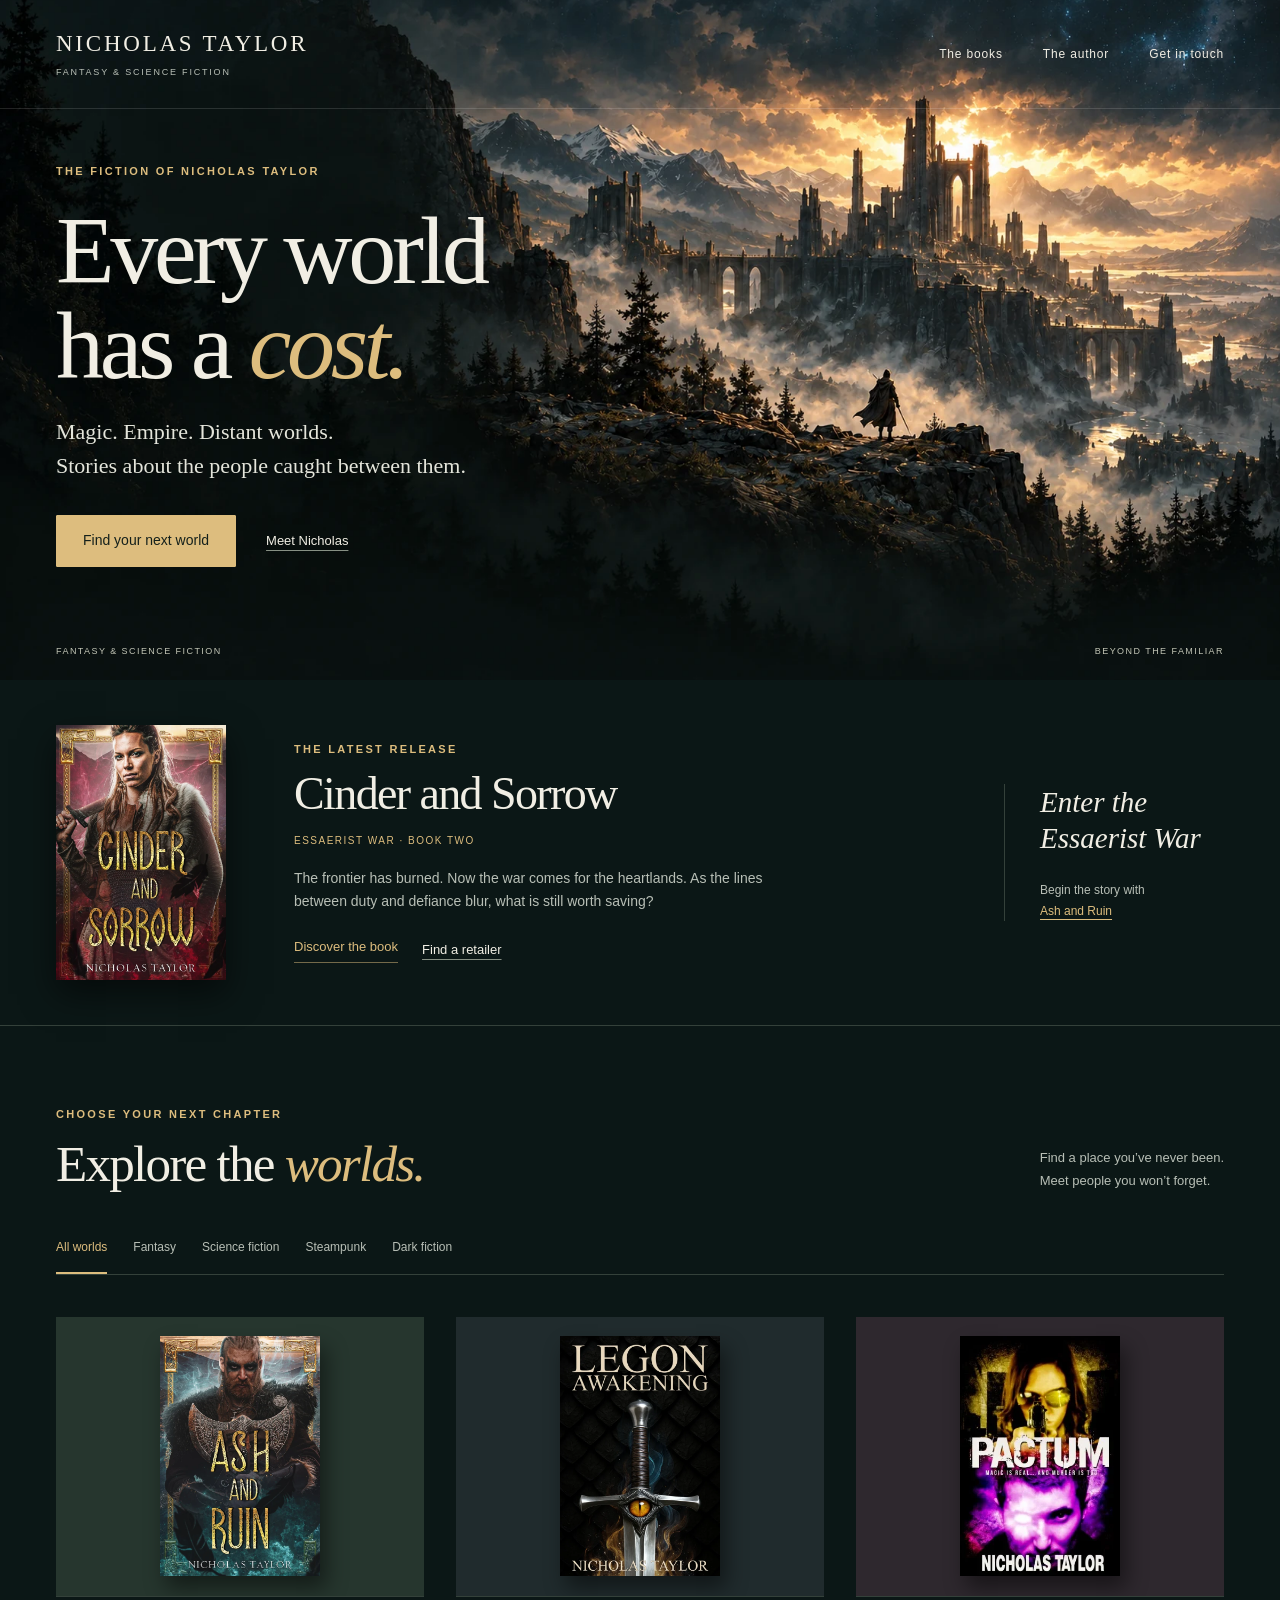
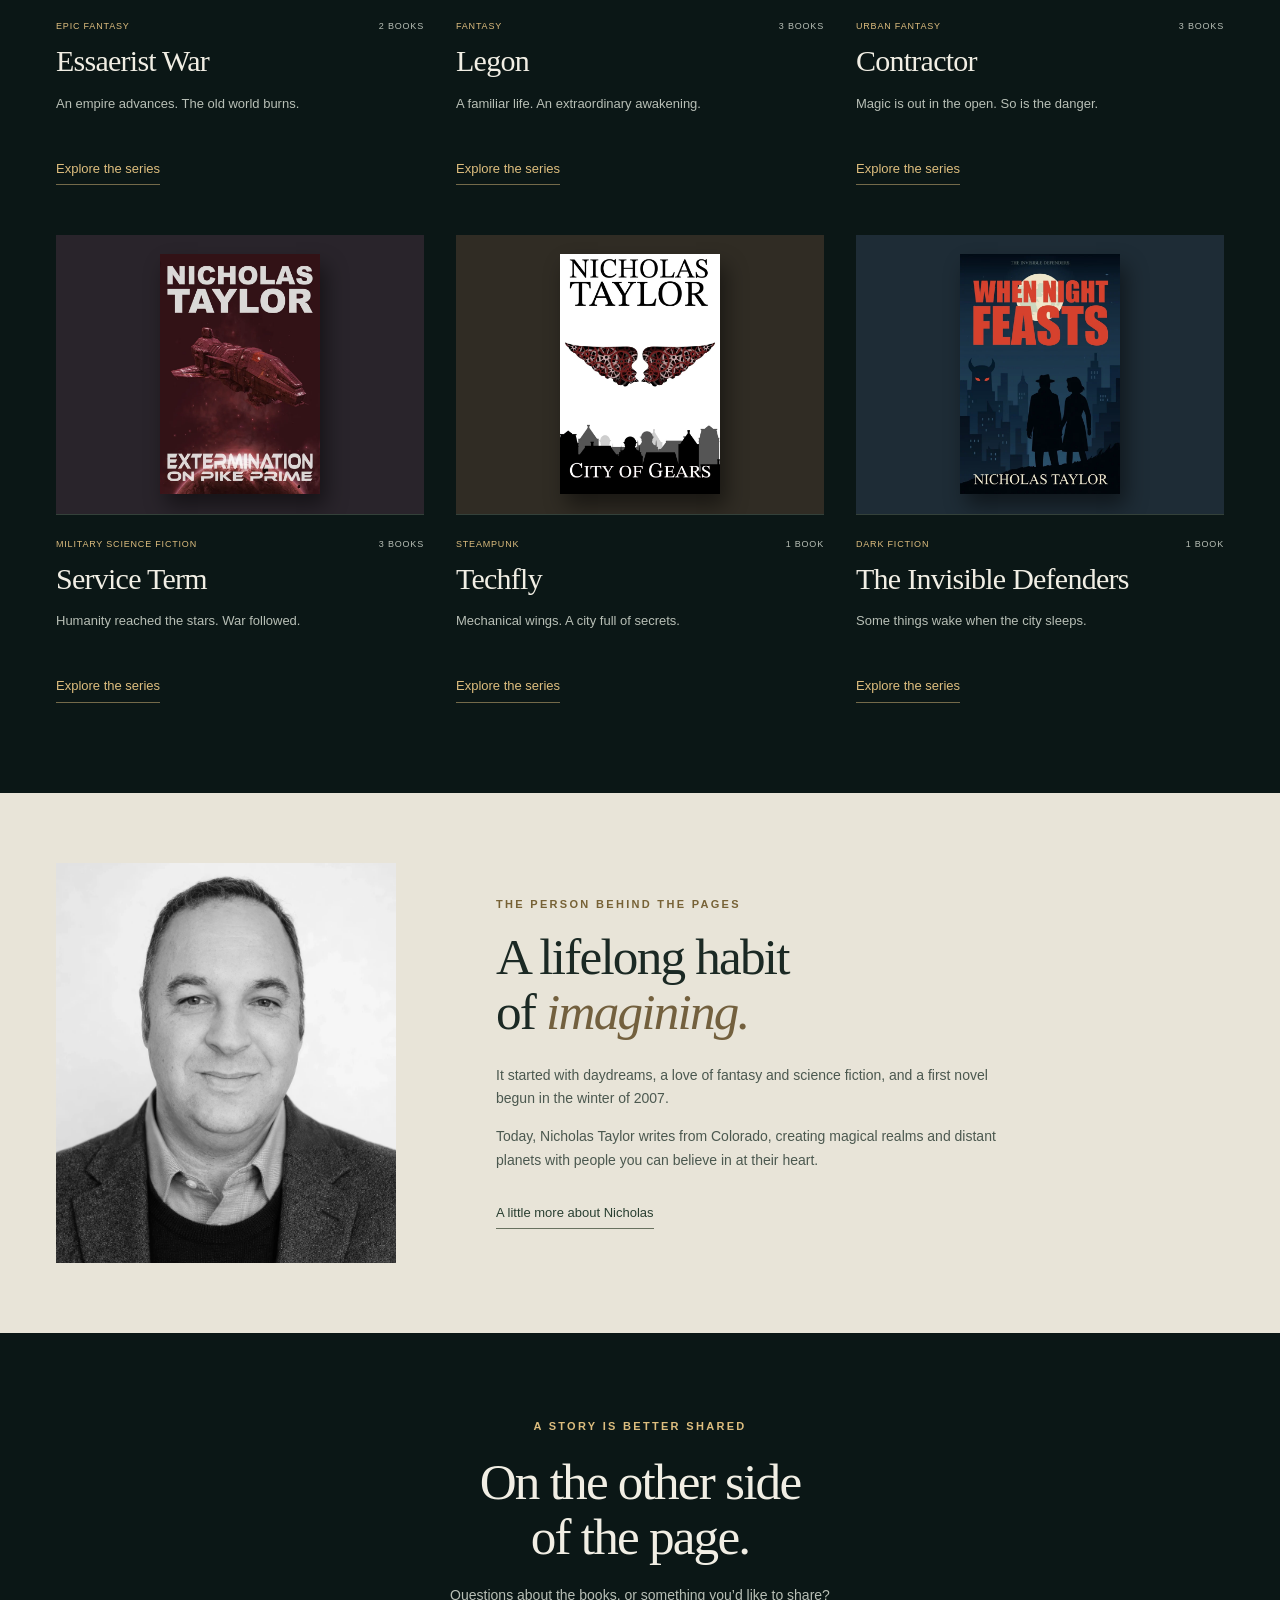
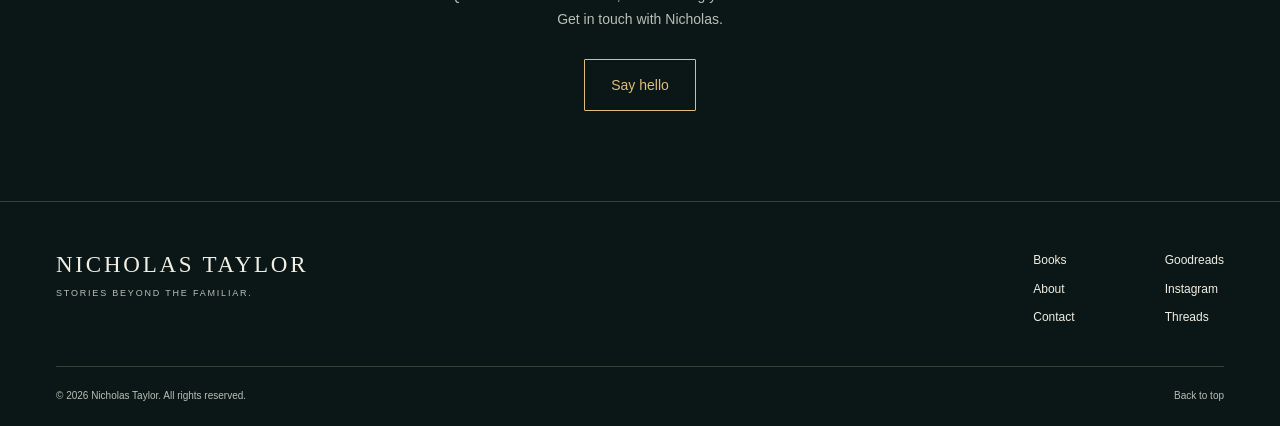
==== commit 5adabe7a: "Prepare redesigned author website" ====
--- a/index.html
+++ b/index.html
@@ -1,293 +1,16 @@
-<!DOCTYPE html>
-<html lang="en">
-<head>
-  <meta charset="UTF-8">
-  <meta name="viewport" content="width=device-width, initial-scale=1.0">
-  <title>Nicholas Taylor — Fantasy &amp; Science Fiction Author</title>
-  <meta name="description" content="Nicholas Taylor is a fantasy and science fiction author. Explore novels spanning epic fantasy, military sci-fi, steampunk, and dark fiction. Published by Somnium.">
-  <link rel="icon" type="image/png" href="favicon.png">
-  <link rel="apple-touch-icon" href="apple-touch-icon.png">
-  <link rel="stylesheet" href="css/style.css">
-  <script>var t=localStorage.getItem('nt-theme');if(t)document.documentElement.setAttribute('data-theme',t);</script>
-  <!-- Google Analytics -->
-  <script async src="https://www.googletagmanager.com/gtag/js?id=G-R6W3MN9NBS"></script>
-  <script>
-    window.dataLayer = window.dataLayer || [];
-    function gtag(){dataLayer.push(arguments);}
-    gtag('js', new Date());
-    gtag('config', 'G-R6W3MN9NBS');
-  </script>
-</head>
-<body>
-
-  <!-- ========== HEADER ========== -->
-  <header class="site-header" role="banner">
-    <div class="wrap">
-      <div class="header__inner">
-
-        <a href="index.html" class="header__logo" aria-label="Nicholas Taylor — Home">
-          <img src="images/Somnium_Logo_Icon_Color.png" alt="Somnium logo">
-          <span class="header__logo-name">Nicholas Taylor</span>
-        </a>
-
-        <ul class="header__nav" role="list">
-          <li><a href="index.html" class="active">Home</a></li>
-          <li class="has-dropdown">
-            <a href="#">Collection <span class="dropdown-caret">▾</span></a>
-            <ul class="dropdown-menu">
-              <li><a href="books/essaerist-war.html">Essaerist War</a></li>
-              <li><a href="books/legon-series.html">Legon Series</a></li>
-              <li><a href="books/contractor-series.html">Contractor Series</a></li>
-              <li><a href="books/service-term.html">Service Term</a></li>
-              <li><a href="books/techfly.html">Techfly</a></li>
-              <li><a href="books/invisible-defenders.html">The Invisible Defenders</a></li>
-            </ul>
-          </li>
-          <li><a href="about.html">About</a></li>
-          <li><a href="contact.html">Contact</a></li>
-        </ul>
-
-        <div class="header__actions">
-          <button class="icon-btn" onclick="toggleTheme()" aria-label="Toggle light/dark mode">
-            <svg width="17" height="17" viewBox="0 0 24 24" fill="none" stroke="currentColor" stroke-width="2" aria-hidden="true"><path d="M21 12.79A9 9 0 1 1 11.21 3 7 7 0 0 0 21 12.79z"/></svg>
-          </button>
-          <button class="icon-btn nav-mobile-toggle" onclick="toggleMobileNav()" aria-label="Open menu">
-            <svg width="18" height="18" viewBox="0 0 24 24" fill="none" stroke="currentColor" stroke-width="2" aria-hidden="true"><line x1="3" y1="6" x2="21" y2="6"/><line x1="3" y1="12" x2="21" y2="12"/><line x1="3" y1="18" x2="21" y2="18"/></svg>
-          </button>
-        </div>
-
-      </div>
-    </div>
-  </header>
-
-  <!-- ========== MOBILE NAV ========== -->
-  <nav class="mobile-nav" id="mobile-nav" aria-label="Mobile navigation">
-    <ul>
-      <li><a href="index.html">Home</a></li>
-      <li><a href="books/essaerist-war.html">Essaerist War</a></li>
-      <li><a href="books/legon-series.html">Legon Series</a></li>
-      <li><a href="books/contractor-series.html">Contractor Series</a></li>
-      <li><a href="books/service-term.html">Service Term</a></li>
-      <li><a href="books/techfly.html">Techfly</a></li>
-      <li><a href="books/invisible-defenders.html">The Invisible Defenders</a></li>
-      <li><a href="about.html">About</a></li>
-      <li><a href="contact.html">Contact</a></li>
-    </ul>
-  </nav>
-
-  <!-- ========== HERO ========== -->
-  <section class="hero" aria-labelledby="hero-title">
-    <div class="wrap">
-      <div class="hero__inner">
-        <div class="hero__left">
-          <p class="hero__genre">Fantasy &amp; Science Fiction</p>
-          <h1 class="hero__title" id="hero-title">
-            Nicholas<br>
-            <strong>Taylor</strong>
-          </h1>
-          <p class="hero__desc">Builder of worlds. Forger of magic. Author of epic fantasy, military science fiction, and steampunk adventure — fourteen novels across five series.</p>
-          <div class="hero__ctas">
-            <a href="#collection" class="btn-primary">Browse the Collection</a>
-            <a href="about.html" class="btn-ghost">Meet the Author</a>
-          </div>
-        </div>
-
-        <div class="hero__shelf" aria-label="Author statistics">
-          <div class="shelf-stat">
-            <div class="shelf-stat__n">14</div>
-            <div class="shelf-stat__l">Novels</div>
-          </div>
-          <div class="shelf-stat">
-            <div class="shelf-stat__n">5</div>
-            <div class="shelf-stat__l">Series</div>
-          </div>
-          <div class="shelf-stat">
-            <div class="shelf-stat__n">3</div>
-            <div class="shelf-stat__l">Genres</div>
-          </div>
-        </div>
-      </div>
-    </div>
-  </section>
-
-  <!-- ========== FEATURED RELEASE ========== -->
-  <section class="featured-section" aria-labelledby="featured-title">
-    <div class="wrap">
-      <div class="featured__inner">
-        <div class="fade">
-          <div class="featured__tag">
-            <svg width="6" height="6" viewBox="0 0 6 6" fill="currentColor" aria-hidden="true"><circle cx="3" cy="3" r="3"/></svg>
-            Latest Release
-          </div>
-          <h2 class="featured__title" id="featured-title">Cinder and Sorrow</h2>
-          <p class="featured__series">Essaerist War · Book Two</p>
-          <p class="featured__blurb">In conquest's shadow, even hope must bleed. The war that scorched the frontier now spreads like a storm across the heartlands — consuming not just cities, but the very truths people once held sacred.</p>
-          <a href="https://books2read.com/u/4NnYR9" target="_blank" rel="noopener" class="btn-white">
-            Available Everywhere
-            <svg width="14" height="14" viewBox="0 0 24 24" fill="none" stroke="currentColor" stroke-width="2.5" aria-hidden="true"><path d="M5 12h14M12 5l7 7-7 7"/></svg>
-          </a>
-        </div>
-        <div class="featured__cover fade fade--d2">
-          <img src="images/covers/cinder-and-sorrow.jpg" alt="Cinder and Sorrow — Essaerist War Book Two by Nicholas Taylor">
-        </div>
-      </div>
-    </div>
-  </section>
-
-  <!-- ========== COLLECTION ========== -->
-  <section class="series-section section" id="collection" aria-labelledby="collection-title">
-    <div class="wrap">
-      <div class="section-head fade">
-        <h2 class="section-head__title" id="collection-title">The <em>Library</em></h2>
-        <span class="section-head__sub">14 Novels · 5 Worlds</span>
-      </div>
-
-      <!-- Essaerist War -->
-      <div class="shelf-row fade">
-        <div class="shelf-row__thumb">
-          <img src="images/covers/ash-and-ruin.jpg" alt="Ash and Ruin cover">
-        </div>
-        <div class="shelf-row__meta">
-          <p class="shelf-row__genre">Epic Fantasy</p>
-          <h3 class="shelf-row__name">Essaerist War</h3>
-          <p class="shelf-row__count">2 Books</p>
-        </div>
-        <div class="shelf-row__books">
-          <p class="shelf-row__desc">War scorches the frontier and spreads to the heartlands. Between conqueror and protector, justice and revenge, duty and defiance — the fires of empire consume everything.</p>
-          <div class="book-list">
-            <a href="books/essaerist-war.html" class="book-pill"><span class="book-pill__num">i.</span> Ash and Ruin</a>
-            <a href="books/essaerist-war.html" class="book-pill"><span class="book-pill__num">ii.</span> Cinder and Sorrow</a>
-          </div>
-          <a href="books/essaerist-war.html" class="shelf-row__link">View series →</a>
-        </div>
-      </div>
-
-      <!-- Legon Series -->
-      <div class="shelf-row fade">
-        <div class="shelf-row__thumb">
-          <img src="images/covers/legon-awakening.jpg" alt="Legon Awakening cover">
-        </div>
-        <div class="shelf-row__meta">
-          <p class="shelf-row__genre">Fantasy</p>
-          <h3 class="shelf-row__name">Legon Series</h3>
-          <p class="shelf-row__count">3 Books</p>
-        </div>
-        <div class="shelf-row__books">
-          <p class="shelf-row__desc">A complete trilogy tracing a hero's awakening, ascension, and restoration across a world of magic, destiny, and consequence.</p>
-          <div class="book-list">
-            <a href="books/legon-series.html" class="book-pill"><span class="book-pill__num">i.</span> Legon Awakening</a>
-            <a href="books/legon-series.html" class="book-pill"><span class="book-pill__num">ii.</span> Legon Ascension</a>
-            <a href="books/legon-series.html" class="book-pill"><span class="book-pill__num">iii.</span> Legon Restoration</a>
-          </div>
-          <a href="books/legon-series.html" class="shelf-row__link">View series →</a>
-        </div>
-      </div>
-
-      <!-- Contractor Series -->
-      <div class="shelf-row fade">
-        <div class="shelf-row__thumb">
-          <img src="images/covers/pactum.jpg" alt="Pactum cover">
-        </div>
-        <div class="shelf-row__meta">
-          <p class="shelf-row__genre">Urban Fantasy</p>
-          <h3 class="shelf-row__name">Contractor</h3>
-          <p class="shelf-row__count">3 Books</p>
-        </div>
-        <div class="shelf-row__books">
-          <p class="shelf-row__desc">From first pact to full paladin — three books tracking the long, costly arc of binding, seeking, and becoming. Contracts always have a price.</p>
-          <div class="book-list">
-            <a href="books/contractor-series.html" class="book-pill"><span class="book-pill__num">i.</span> Pactum</a>
-            <a href="books/contractor-series.html" class="book-pill"><span class="book-pill__num">ii.</span> Seeker</a>
-            <a href="books/contractor-series.html" class="book-pill"><span class="book-pill__num">iii.</span> Paladin</a>
-          </div>
-          <a href="books/contractor-series.html" class="shelf-row__link">View series →</a>
-        </div>
-      </div>
-
-      <!-- Service Term -->
-      <div class="shelf-row fade">
-        <div class="shelf-row__thumb">
-          <img src="images/covers/extermination-pike-prime.jpg" alt="Extermination on Pike Prime cover">
-        </div>
-        <div class="shelf-row__meta">
-          <p class="shelf-row__genre">Military Sci-Fi</p>
-          <h3 class="shelf-row__name">Service Term</h3>
-          <p class="shelf-row__count">3 Books</p>
-        </div>
-        <div class="shelf-row__books">
-          <p class="shelf-row__desc">In a distant future where humanity has conquered aging, the looming threat of interstellar war hangs over the Human Federation. Soldiers fight on worlds not their own.</p>
-          <div class="book-list">
-            <a href="books/service-term.html" class="book-pill"><span class="book-pill__num">i.</span> Extermination on Pike Prime</a>
-            <a href="books/service-term.html" class="book-pill"><span class="book-pill__num">ii.</span> Wasteland Patrol</a>
-            <a href="books/service-term.html" class="book-pill"><span class="book-pill__num">iii.</span> The Last Drop</a>
-          </div>
-          <a href="books/service-term.html" class="shelf-row__link">View series →</a>
-        </div>
-      </div>
-
-      <!-- Techfly -->
-      <div class="shelf-row fade">
-        <div class="shelf-row__thumb">
-          <img src="images/covers/city-of-gears.jpg" alt="City of Gears cover">
-        </div>
-        <div class="shelf-row__meta">
-          <p class="shelf-row__genre">Steampunk</p>
-          <h3 class="shelf-row__name">Techfly</h3>
-          <p class="shelf-row__count">1 Book</p>
-        </div>
-        <div class="shelf-row__books">
-          <p class="shelf-row__desc">Where winged sentinels patrol the sky, one woman's resolve is put to the test in a world of gears, steam, and secrets.</p>
-          <div class="book-list">
-            <a href="books/techfly.html" class="book-pill"><span class="book-pill__num">i.</span> City of Gears</a>
-          </div>
-          <a href="books/techfly.html" class="shelf-row__link">View series →</a>
-        </div>
-      </div>
-
-      <!-- The Invisible Defenders -->
-      <div class="shelf-row fade">
-        <div class="shelf-row__thumb">
-          <img src="images/covers/when-night-feasts.jpg" alt="When Night Feasts cover">
-        </div>
-        <div class="shelf-row__meta">
-          <p class="shelf-row__genre">Dark Fiction</p>
-          <h3 class="shelf-row__name">The Invisible Defenders</h3>
-          <p class="shelf-row__count">1 Book</p>
-        </div>
-        <div class="shelf-row__books">
-          <p class="shelf-row__desc">In the throbbing heart of Newland City, the line between the living and the supernatural has never been thinner.</p>
-          <div class="book-list">
-            <a href="books/invisible-defenders.html" class="book-pill"><span class="book-pill__num">i.</span> When Night Feasts</a>
-          </div>
-          <a href="books/invisible-defenders.html" class="shelf-row__link">View series →</a>
-        </div>
-      </div>
-
-    </div>
-  </section>
-
-  <!-- ========== FOOTER ========== -->
-  <footer class="site-footer">
-    <div class="wrap">
-      <div class="footer__inner">
-        <span class="footer__brand">Nicholas Taylor</span>
-        <ul class="footer__nav">
-          <li><a href="index.html">Home</a></li>
-          <li><a href="about.html">About</a></li>
-          <li><a href="contact.html">Contact</a></li>
-        </ul>
-        <p class="footer__copy">Text &copy; Nicholas Taylor 2026. All rights reserved.</p>
-      </div>
-      <div class="footer__social" aria-label="Social media">
-        <a href="https://twitter.com/ntaylor1981" target="_blank" rel="noopener" aria-label="Twitter / X"><svg width="14" height="14" viewBox="0 0 24 24" fill="currentColor" aria-hidden="true"><path d="M18.244 2.25h3.308l-7.227 8.26 8.502 11.24H16.17l-4.714-6.231-5.401 6.231H2.742l7.736-8.861L1.254 2.25H8.08l4.254 5.622zm-1.161 17.52h1.833L7.084 4.126H5.117z"/></svg></a>
-        <a href="http://www.facebook.com/pages/Nicholas-Taylor/117098751641205" target="_blank" rel="noopener" aria-label="Facebook"><svg width="14" height="14" viewBox="0 0 24 24" fill="currentColor" aria-hidden="true"><path d="M9.101 23.691v-7.98H6.627v-3.667h2.474v-1.58c0-4.085 1.848-5.978 5.858-5.978.401 0 .955.042 1.468.103a8.68 8.68 0 0 1 1.141.195v3.325a8.623 8.623 0 0 0-.653-.036 26.805 26.805 0 0 0-.733-.009c-.707 0-1.259.096-1.675.309a1.686 1.686 0 0 0-.679.622 3.604 3.604 0 0 0-.322 1.484.952.952 0 0 0-.01.174v1.391h3.06l-.438 3.667H13.18v7.98H9.101Z"/></svg></a>
-        <a href="https://www.instagram.com/ntaylor1981/" target="_blank" rel="noopener" aria-label="Instagram"><svg width="14" height="14" viewBox="0 0 24 24" fill="currentColor" aria-hidden="true"><path d="M12 2.163c3.204 0 3.584.012 4.85.07 3.252.148 4.771 1.691 4.919 4.919.058 1.265.069 1.645.069 4.849 0 3.205-.012 3.584-.069 4.849-.149 3.225-1.664 4.771-4.919 4.919-1.266.058-1.644.07-4.85.07-3.204 0-3.584-.012-4.849-.07-3.26-.149-4.771-1.699-4.919-4.92-.058-1.265-.07-1.644-.07-4.849 0-3.204.013-3.583.07-4.849.149-3.227 1.664-4.771 4.919-4.919 1.266-.057 1.645-.069 4.849-.069zM12 0C8.741 0 8.333.014 7.053.072 2.695.272.273 2.69.073 7.052.014 8.333 0 8.741 0 12c0 3.259.014 3.668.072 4.948.2 4.358 2.618 6.78 6.98 6.98C8.333 23.986 8.741 24 12 24c3.259 0 3.668-.014 4.948-.072 4.354-.2 6.782-2.618 6.979-6.98.059-1.28.073-1.689.073-4.948 0-3.259-.014-3.667-.072-4.947-.196-4.354-2.617-6.78-6.979-6.98C15.668.014 15.259 0 12 0zm0 5.838a6.162 6.162 0 100 12.324 6.162 6.162 0 000-12.324zM12 16a4 4 0 110-8 4 4 0 010 8zm6.406-11.845a1.44 1.44 0 100 2.881 1.44 1.44 0 000-2.881z"/></svg></a>
-        <a href="https://www.threads.net/@ntaylor1981" target="_blank" rel="noopener" aria-label="Threads"><svg width="14" height="14" viewBox="0 0 16 16" fill="currentColor" aria-hidden="true"><path d="M6.321 6.016c-.27-.18-1.166-.802-1.166-.802.756-1.081 1.753-1.502 3.132-1.502.975 0 1.803.327 2.394.948s.928 1.509 1.005 2.644q.492.207.905.484c1.109.745 1.719 1.86 1.719 3.137 0 2.716-2.226 5.075-6.256 5.075C4.594 16 1 13.987 1 7.994 1 2.034 4.482 0 8.044 0 9.69 0 13.55.243 15 5.036l-1.36.353C12.516 1.974 10.163 1.43 8.006 1.43c-3.565 0-5.582 2.171-5.582 6.79 0 4.143 2.254 6.343 5.63 6.343 2.777 0 4.847-1.443 4.847-3.556 0-1.438-1.208-2.127-1.27-2.127-.236 1.234-.868 3.31-3.644 3.31-1.618 0-3.013-1.118-3.013-2.582 0-2.09 1.984-2.847 3.55-2.847.586 0 1.294.04 1.663.114 0-.637-.54-1.728-1.9-1.728-1.25 0-1.566.405-1.967.868ZM8.716 8.19c-2.04 0-2.304.87-2.304 1.416 0 .878 1.043 1.168 1.6 1.168 1.02 0 2.067-.282 2.232-2.423a6.2 6.2 0 0 0-1.528-.161"/></svg></a>
-        <a href="https://www.goodreads.com/NicholasTaylor" target="_blank" rel="noopener" aria-label="Goodreads"><svg width="14" height="14" viewBox="0 0 24 24" fill="currentColor" aria-hidden="true"><path d="M11.43 23.995c-3.608-.208-6.274-2.077-6.448-5.078.695.007 1.375-.013 2.07-.006.224 1.342 1.065 2.43 2.683 3.026 1.583.496 3.737.46 5.082-.174 1.351-.636 2.145-1.822 2.503-3.577.212-1.042.236-1.734.231-2.92l-.005-1.631h-.059c-1.245 2.564-3.315 3.53-5.59 3.475-5.74-.054-7.68-4.534-7.528-8.606.01-5.241 3.22-8.537 7.557-8.495 2.354-.14 4.605 1.362 5.554 3.37l.059.002.002-2.918 2.099.004-.002 15.717c-.193 7.04-4.376 7.89-8.209 7.811zm6.1-15.633c-.096-3.26-1.601-6.62-5.503-6.645-3.954-.017-5.625 3.592-5.604 6.85-.013 3.439 1.643 6.305 4.703 6.762 4.532.591 6.551-3.411 6.404-6.967z"/></svg></a>
-      </div>
-    </div>
-  </footer>
-
-  <script src="js/main.js"></script>
-</body>
-</html>
+<!doctype html>
+<html lang="en"><head><meta charset="utf-8"><meta name="viewport" content="width=device-width, initial-scale=1">
+<title>Nicholas Taylor | Fantasy &amp; Science Fiction</title><meta name="description" content="Explore the fantasy, military science fiction, and steampunk novels of Nicholas Taylor. Discover your next series and find the books in reading order.">
+<meta name="theme-color" content="#0b1716"><link rel="canonical" href="https://nicholastaylor.co/">
+<meta property="og:type" content="website"><meta property="og:title" content="Nicholas Taylor | Fantasy &amp; Science Fiction"><meta property="og:description" content="Explore the fantasy, military science fiction, and steampunk novels of Nicholas Taylor. Discover your next series and find the books in reading order."><meta property="og:url" content="https://nicholastaylor.co/"><meta property="og:image" content="https://nicholastaylor.co/assets/covers/cinder-and-sorrow.webp">
+<link rel="icon" type="image/png" href="favicon.png"><link rel="stylesheet" href="styles.css"><script src="site.js" defer></script><script async src="https://www.googletagmanager.com/gtag/js?id=G-R6W3MN9NBS"></script><script>window.dataLayer=window.dataLayer||[];function gtag(){dataLayer.push(arguments)}gtag('js',new Date());gtag('config','G-R6W3MN9NBS');</script></head>
+<body id="top" class="home"><a class="skip-link" href="#main">Skip to content</a>
+<header class="site-header"><div class="header-inner">
+<a class="wordmark" href="index.html" aria-label="Nicholas Taylor home">Nicholas Taylor<span>Fantasy &amp; science fiction</span></a>
+<button class="menu-toggle" aria-expanded="false" aria-controls="main-nav">Menu</button>
+<nav id="main-nav" aria-label="Main navigation"><a href="index.html#worlds">The books</a><a href="about.html">The author</a><a href="contact.html">Get in touch</a></nav>
+</div></header><main id="main"><section class="hero" aria-labelledby="hero-title"><div class="hero-inner"><p class="eyebrow">The fiction of Nicholas Taylor</p><h1 id="hero-title">Every world<br>has a <em>cost.</em></h1><p class="hero-copy">Magic. Empire. Distant worlds.<br>Stories about the people caught between them.</p><div class="hero-actions"><a class="button" href="#worlds">Find your next world</a><a class="quiet-link" href="about.html">Meet Nicholas</a></div></div><div class="hero-bottom"><span>Fantasy &amp; science fiction</span><span>Beyond the familiar</span></div></section>
+<section class="featured section-wrap" aria-labelledby="latest-title"><a class="featured-cover" href="books/essaerist-war.html#cinder-and-sorrow"><img class="" src="assets/covers/cinder-and-sorrow.webp" alt="Cinder and Sorrow by Nicholas Taylor" width="600" height="900" loading="eager"></a><div class="featured-copy"><p class="eyebrow">The latest release</p><h2 id="latest-title">Cinder and Sorrow</h2><p class="book-label">Essaerist War · Book two</p><p>The frontier has burned. Now the war comes for the heartlands. As the lines between duty and defiance blur, what is still worth saving?</p><div class="inline-actions"><a class="text-link" href="books/essaerist-war.html#cinder-and-sorrow">Discover the book</a><a class="quiet-link" href="https://books2read.com/u/4NnYR9" target="_blank" rel="noopener noreferrer">Find a retailer<span class="sr-only"> (opens in a new tab)</span></a></div></div><div class="feature-aside"><span>Enter the<br>Essaerist War</span><p>Begin the story with<br><a href="books/essaerist-war.html#ash-and-ruin">Ash and Ruin</a></p></div></section>
+<section id="worlds" class="worlds section-wrap" aria-labelledby="worlds-title"><div class="section-heading"><div><p class="eyebrow">Choose your next chapter</p><h2 id="worlds-title">Explore the <em>worlds.</em></h2></div><p>Find a place you’ve never been.<br>Meet people you won’t forget.</p></div><div class="filters" role="group" aria-label="Filter books by genre" hidden><button class="filter active" aria-pressed="true" data-filter="all">All worlds</button><button class="filter" aria-pressed="false" data-filter="fantasy">Fantasy</button><button class="filter" aria-pressed="false" data-filter="scifi">Science fiction</button><button class="filter" aria-pressed="false" data-filter="steampunk">Steampunk</button><button class="filter" aria-pressed="false" data-filter="dark">Dark fiction</button></div><p class="sr-only" id="filter-status" role="status" aria-live="polite"></p><div class="world-grid"><article class="world-card" data-category="fantasy"><a class="world-art art-essaerist-war" href="books/essaerist-war.html" tabindex="-1" aria-hidden="true"><img class="" src="assets/covers/ash-and-ruin.webp" alt="Ash and Ruin by Nicholas Taylor" width="600" height="900" loading="lazy"></a><div class="world-meta"><span>Epic fantasy</span><span>2 books</span></div><h3><a href="books/essaerist-war.html">Essaerist War</a></h3><p>An empire advances. The old world burns.</p><a class="text-link" href="books/essaerist-war.html">Explore the series<span class="link-line" aria-hidden="true"></span></a></article><article class="world-card" data-category="fantasy"><a class="world-art art-legon-series" href="books/legon-series.html" tabindex="-1" aria-hidden="true"><img class="" src="assets/covers/legon-awakening.webp" alt="Legon Awakening by Nicholas Taylor" width="600" height="900" loading="lazy"></a><div class="world-meta"><span>Fantasy</span><span>3 books</span></div><h3><a href="books/legon-series.html">Legon</a></h3><p>A familiar life. An extraordinary awakening.</p><a class="text-link" href="books/legon-series.html">Explore the series<span class="link-line" aria-hidden="true"></span></a></article><article class="world-card" data-category="fantasy"><a class="world-art art-contractor-series" href="books/contractor-series.html" tabindex="-1" aria-hidden="true"><img class="" src="assets/covers/pactum.webp" alt="Pactum by Nicholas Taylor" width="600" height="900" loading="lazy"></a><div class="world-meta"><span>Urban fantasy</span><span>3 books</span></div><h3><a href="books/contractor-series.html">Contractor</a></h3><p>Magic is out in the open. So is the danger.</p><a class="text-link" href="books/contractor-series.html">Explore the series<span class="link-line" aria-hidden="true"></span></a></article><article class="world-card" data-category="scifi"><a class="world-art art-service-term" href="books/service-term.html" tabindex="-1" aria-hidden="true"><img class="" src="assets/covers/extermination-pike-prime.webp" alt="Extermination on Pike Prime by Nicholas Taylor" width="600" height="900" loading="lazy"></a><div class="world-meta"><span>Military science fiction</span><span>3 books</span></div><h3><a href="books/service-term.html">Service Term</a></h3><p>Humanity reached the stars. War followed.</p><a class="text-link" href="books/service-term.html">Explore the series<span class="link-line" aria-hidden="true"></span></a></article><article class="world-card" data-category="steampunk"><a class="world-art art-techfly" href="books/techfly.html" tabindex="-1" aria-hidden="true"><img class="" src="assets/covers/city-of-gears.webp" alt="City of Gears by Nicholas Taylor" width="600" height="900" loading="lazy"></a><div class="world-meta"><span>Steampunk</span><span>1 book</span></div><h3><a href="books/techfly.html">Techfly</a></h3><p>Mechanical wings. A city full of secrets.</p><a class="text-link" href="books/techfly.html">Explore the series<span class="link-line" aria-hidden="true"></span></a></article><article class="world-card" data-category="dark"><a class="world-art art-invisible-defenders" href="books/invisible-defenders.html" tabindex="-1" aria-hidden="true"><img class="" src="assets/covers/when-night-feasts.webp" alt="When Night Feasts by Nicholas Taylor" width="600" height="900" loading="lazy"></a><div class="world-meta"><span>Dark fiction</span><span>1 book</span></div><h3><a href="books/invisible-defenders.html">The Invisible Defenders</a></h3><p>Some things wake when the city sleeps.</p><a class="text-link" href="books/invisible-defenders.html">Explore the series<span class="link-line" aria-hidden="true"></span></a></article></div></section>
+<section class="author-section"><div class="section-wrap author-grid"><img src="assets/author/nicholas-taylor.webp" alt="Nicholas Taylor" width="900" height="1200" loading="lazy"><div><p class="eyebrow">The person behind the pages</p><h2>A lifelong habit<br>of <em>imagining.</em></h2><p>It started with daydreams, a love of fantasy and science fiction, and a first novel begun in the winter of 2007.</p><p>Today, Nicholas Taylor writes from Colorado, creating magical realms and distant planets with people you can believe in at their heart.</p><a class="text-link" href="about.html">A little more about Nicholas</a></div></div></section>
+<section class="closing section-wrap"><p class="eyebrow">A story is better shared</p><h2>On the other side<br>of the page.</h2><p>Questions about the books, or something you’d like to share?<br>Get in touch with Nicholas.</p><a class="button button-outline" href="contact.html">Say hello</a></section></main><footer class="site-footer"><div class="footer-top"><a class="wordmark" href="index.html">Nicholas Taylor<span>Stories beyond the familiar.</span></a><nav aria-label="Footer navigation"><a href="index.html#worlds">Books</a><a href="about.html">About</a><a href="contact.html">Contact</a></nav><nav aria-label="Social links"><a href="https://www.goodreads.com/NicholasTaylor" target="_blank" rel="noopener noreferrer">Goodreads<span class="sr-only"> (opens in a new tab)</span></a><a href="https://www.instagram.com/ntaylor1981/" target="_blank" rel="noopener noreferrer">Instagram<span class="sr-only"> (opens in a new tab)</span></a><a href="https://www.threads.net/@ntaylor1981" target="_blank" rel="noopener noreferrer">Threads<span class="sr-only"> (opens in a new tab)</span></a></nav></div><div class="footer-bottom"><span>© 2026 Nicholas Taylor. All rights reserved.</span><a href="#top">Back to top</a></div></footer></body></html>
--- a/styles.css
+++ b/styles.css
@@ -0,0 +1,13 @@
+:root{--bg:#0b1716;--panel:#101f1d;--ink:#f1eee4;--muted:#b8bfb6;--gold:#ddbd7e;--line:#34413a;--serif:Georgia,'Times New Roman',serif;--sans:Arial,Helvetica,sans-serif}
+*{box-sizing:border-box}html{scroll-behavior:smooth;scroll-padding-top:35px}body{margin:0;background:var(--bg);color:var(--ink);font-family:var(--sans);font-size:16px;line-height:1.7;-webkit-font-smoothing:antialiased}a{color:inherit;text-decoration:none}button,input,textarea{font:inherit}button,a,input,textarea{-webkit-tap-highlight-color:transparent}button{cursor:pointer}a,button{touch-action:manipulation}img{display:block;max-width:100%;height:auto}h1,h2,h3,p{margin:0}h1,h2,h3{font-family:var(--serif);font-weight:400;line-height:1.08}em{font-weight:400;color:var(--gold)}h1{font-size:clamp(54px,7.4vw,112px);letter-spacing:-.045em}h2{font-size:clamp(38px,4vw,58px);letter-spacing:-.035em}h3{font-size:31px;letter-spacing:-.025em}p{color:var(--muted)}button:focus-visible,a:focus-visible,input:focus-visible,textarea:focus-visible{outline:2px solid var(--gold);outline-offset:6px}a:hover{color:var(--gold)}::selection{background:var(--gold);color:var(--bg)}[hidden]{display:none!important}.section-wrap{max-width:1280px;margin:0 auto;padding-left:56px;padding-right:56px}.eyebrow{text-transform:uppercase;letter-spacing:.21em;font-size:11px;font-weight:600;color:var(--gold);line-height:1.6}.sr-only{position:absolute;width:1px;height:1px;padding:0;margin:-1px;overflow:hidden;clip:rect(0,0,0,0);white-space:nowrap;border:0}.skip-link{position:fixed;left:20px;top:-100px;z-index:50;background:var(--gold);color:var(--bg);padding:12px 20px}.skip-link:focus{top:10px}.site-header{position:relative;z-index:10;border-bottom:1px solid var(--line)}.header-inner{max-width:1440px;padding:29px 56px;margin:auto;display:flex;justify-content:space-between;align-items:center;gap:28px}.wordmark{font-family:var(--serif);font-size:23px;letter-spacing:.12em;line-height:1.3;text-transform:uppercase;white-space:nowrap}.wordmark span{display:block;font-family:var(--sans);font-size:9px;letter-spacing:.2em;color:var(--muted);margin-top:8px}.site-header nav{display:flex;align-items:center;gap:40px;font-size:12px;letter-spacing:.07em}.site-header nav a[aria-current]{color:var(--gold)}.menu-toggle{display:none;color:var(--ink);border:1px solid var(--line);padding:8px 16px;background:transparent}.home .site-header{position:absolute;top:0;left:0;right:0;border-bottom:1px solid #ffffff21}.hero{background:var(--bg) url('images/hero-worlds.webp') center 55%/cover no-repeat;min-height:680px;position:relative;display:flex;align-items:center}.hero-inner{width:100%;max-width:1440px;padding:150px 56px 100px;margin:auto}.hero h1{margin:22px 0;font-size:clamp(64px,7.5vw,112px);line-height:.99;max-width:730px}.hero-copy{font-family:var(--serif);font-size:22px;line-height:1.55;color:#e4e5db;max-width:540px}.hero-actions{display:flex;align-items:center;gap:30px;margin-top:32px}.button{display:inline-flex;justify-content:center;align-items:center;min-height:52px;padding:13px 26px;border:1px solid var(--gold);border-radius:1px;background:var(--gold);color:#14201b;font-size:14px;font-weight:500;line-height:1.5;transition:background .18s,color .18s,transform .18s}.button:hover{color:var(--bg);background:#efd7aa;transform:translateY(-2px)}.quiet-link{font-size:13px;text-decoration:underline;text-underline-offset:5px;text-decoration-color:#879084}.hero-bottom{position:absolute;left:56px;right:56px;bottom:21px;display:flex;justify-content:space-between;letter-spacing:.16em;text-transform:uppercase;font-size:9px;color:#c2c5b6}.featured{display:grid;grid-template-columns:190px 1fr 220px;gap:48px;align-items:center;padding-top:45px;padding-bottom:45px;border-bottom:1px solid var(--line)}.featured-cover{position:relative;transition:transform .3s}.featured-cover:hover{transform:translateY(-5px)}.featured-cover img{width:170px;box-shadow:0 14px 32px #0008}.featured h2{font-size:46px;margin:10px 0 13px}.book-label{font-size:10px;letter-spacing:.15em;text-transform:uppercase;color:var(--gold);margin-bottom:18px}.featured-copy>p:not(.eyebrow):not(.book-label){max-width:520px;font-size:14px}.inline-actions{display:flex;flex-wrap:wrap;gap:24px;align-items:center;margin-top:22px}.text-link{display:inline-block;font-size:13px;color:var(--gold);border-bottom:1px solid #ddbd7e80;padding-bottom:4px}.text-link:hover{color:#ffe5b6;border-color:#ffe5b6}.feature-aside{border-left:1px solid var(--line);padding-left:35px}.feature-aside>span{font-family:var(--serif);font-size:29px;line-height:1.25;font-style:italic}.feature-aside p{font-size:12px;margin-top:24px}.feature-aside a{color:var(--gold);text-decoration:underline;text-underline-offset:4px}.worlds{padding-top:80px;padding-bottom:90px;scroll-margin-top:20px}.section-heading{display:flex;align-items:flex-end;justify-content:space-between;gap:30px;margin-bottom:32px}.section-heading h2{margin-top:13px}.section-heading>p{font-size:13px}.filters{display:flex;gap:26px;flex-wrap:wrap;border-bottom:1px solid var(--line);margin-bottom:42px}.filter{padding:13px 0 15px;border:0;border-bottom:2px solid transparent;background:none;color:var(--muted);font-size:12px}.filter:hover,.filter.active{color:var(--gold)}.filter.active{border-bottom-color:var(--gold)}.world-grid{display:grid;grid-template-columns:repeat(3,minmax(0,1fr));gap:50px 32px}.world-art{height:280px;display:flex;align-items:center;justify-content:center;background:#1e2c28;overflow:hidden;border-bottom:1px solid var(--line)}.world-art img{height:240px;width:auto;max-width:90%;object-fit:contain;box-shadow:6px 12px 20px #0007;transition:transform .35s}.world-art:hover img{transform:translateY(-5px) rotate(-2deg)}.art-essaerist-war{background:#26362e}.art-legon-series{background:#202b2d}.art-contractor-series{background:#2e282e}.art-service-term{background:#29242b}.art-techfly{background:#302c24}.art-invisible-defenders{background:#1e2c36}.world-meta{display:flex;justify-content:space-between;gap:8px;text-transform:uppercase;letter-spacing:.09em;font-size:9px;color:var(--gold);margin:22px 0 11px}.world-meta span:last-child{color:var(--muted);white-space:nowrap}.world-card h3{font-size:30px}.world-card p{font-size:13px;line-height:1.65;margin:15px 0 18px;min-height:43px;max-width:290px}.author-section{background:#e8e4d8;color:#1b2924}.author-grid{display:grid;grid-template-columns:340px 1fr;gap:100px;align-items:center;padding-top:70px;padding-bottom:70px}.author-grid img{width:340px;max-height:400px;object-fit:cover;object-position:center 25%}.author-grid .eyebrow{color:#776236}.author-grid h2{margin:15px 0 24px}.author-grid em{color:#73603e}.author-grid p:not(.eyebrow){color:#4b584f;font-size:14px;max-width:510px;margin-bottom:14px}.author-grid .text-link{color:#293f31;border-color:#68715f;margin-top:15px}.closing{text-align:center;padding-top:85px;padding-bottom:90px}.closing h2{margin:19px 0}.closing>p:not(.eyebrow){font-size:14px}.closing .button{margin-top:28px}.button-outline{background:transparent;color:var(--gold)}.site-footer{border-top:1px solid var(--line);padding:48px 56px 22px;max-width:1440px;margin:auto}.footer-top{display:grid;grid-template-columns:1fr auto auto;gap:90px;align-items:start}.footer-top nav{display:flex;flex-direction:column;gap:8px;font-size:12px}.footer-bottom{display:flex;justify-content:space-between;border-top:1px solid var(--line);margin-top:38px;padding-top:20px;font-size:10px;color:var(--muted)}.series-intro{padding-top:45px;padding-bottom:25px}.breadcrumb{font-size:12px;color:var(--muted);display:inline-block;border-bottom:1px solid var(--line);margin-bottom:40px}.series-intro h1{font-size:clamp(48px,6.2vw,90px);margin:18px 0 22px}.series-hook{font-family:var(--serif);font-size:27px;color:var(--ink);max-width:850px}.series-description{max-width:700px;margin-top:20px;font-size:15px}.reading-order{display:flex;align-items:center;flex-wrap:wrap;gap:16px 30px;padding:25px 0;margin-top:42px;border-top:1px solid var(--line);border-bottom:1px solid var(--line)}.reading-order>a{font-size:12px}.reading-order>a span{color:var(--gold);margin-right:9px;font-size:10px}.book-row{display:grid;grid-template-columns:340px 1fr;gap:90px;align-items:center;padding:60px 0;border-bottom:1px solid var(--line);scroll-margin-top:30px}.book-visual{background:var(--panel);padding:32px;display:flex;justify-content:center}.book-visual img{width:240px;height:auto;box-shadow:8px 12px 25px #0007}.book-detail h2{font-size:clamp(34px,4vw,56px);margin:17px 0 24px}.book-detail>p:not(.eyebrow):not(.retailer-note){max-width:570px;line-height:1.85;font-size:16px}.book-detail .button{margin-top:30px}.retailer-note{font-size:11px;margin-top:14px}.next-world{padding-top:65px;padding-bottom:75px}.next-world h2{margin:13px 0 24px}.next-world .quiet-link{margin-left:30px}.about-intro{display:grid;grid-template-columns:1.2fr 1fr;gap:80px;align-items:start;padding-top:80px;padding-bottom:90px}.about-intro h1{font-size:clamp(52px,5.6vw,82px);margin:18px 0 30px}.about-intro p:not(.eyebrow){margin-bottom:20px;font-size:15px}.about-intro .lead{font-family:var(--serif);font-size:23px!important;line-height:1.55;color:var(--ink)}.about-intro .button{margin-top:15px}.about-intro figure{margin:0}.about-intro img{width:100%;max-height:650px;object-fit:cover;object-position:center 25%}.about-intro figcaption{font-size:11px;letter-spacing:.08em;color:var(--muted);margin-top:14px}.contact-layout{display:grid;grid-template-columns:1fr 1fr;gap:85px;padding-top:90px;padding-bottom:100px}.contact-intro h1{font-size:clamp(44px,4.5vw,68px);margin:18px 0 25px}.contact-intro>p:not(.eyebrow){max-width:420px;font-size:15px}.contact-social{display:flex;flex-direction:column;gap:12px;align-items:flex-start;margin-top:45px;font-size:13px}.contact-social .eyebrow{margin-bottom:5px}.contact-form{padding-top:6px;display:flex;flex-direction:column;gap:21px}.contact-form label{display:flex;flex-direction:column;gap:8px;font-size:12px;color:var(--ink)}.contact-form input,.contact-form textarea{width:100%;border:1px solid #58635a;border-radius:0;background:#12211d;color:var(--ink);padding:12px;min-height:48px;font-size:16px}.contact-form textarea{resize:vertical;min-height:165px}.form-pair{display:grid;grid-template-columns:1fr 1fr;gap:20px}.contact-form .button{align-self:flex-start}.form-note{font-size:11px;line-height:1.6}
+@media(min-width:1600px){.hero{min-height:760px}}
+@media(max-width:1100px){.section-wrap{padding-left:36px;padding-right:36px}.header-inner{padding-left:36px;padding-right:36px}.hero-inner{padding-left:36px;padding-right:36px}.hero{min-height:640px;background-position:58% center}.hero h1{font-size:90px}.hero-copy{font-size:20px;max-width:460px}.hero-bottom{left:36px;right:36px}.featured{grid-template-columns:150px 1fr;gap:36px}.featured-cover img{width:150px}.feature-aside{display:none}.featured h2{font-size:40px}.author-grid{gap:55px;grid-template-columns:280px 1fr}.author-grid img{width:280px}.world-grid{gap:40px 23px}.world-art{height:250px}.world-art img{height:210px}.world-card h3{font-size:27px}.book-row{grid-template-columns:280px 1fr;gap:50px}.about-intro,.contact-layout{gap:45px}.site-footer{padding-left:36px;padding-right:36px}.footer-top{gap:50px}}
+@media(max-width:760px){.header-inner{padding:22px 24px}.wordmark{font-size:18px;letter-spacing:.1em}.wordmark span{font-size:8px}.site-header nav{gap:19px;font-size:11px}.section-wrap{padding-left:24px;padding-right:24px}.hero{min-height:665px;background-position:63% center}.hero-inner{padding:155px 24px 90px;background:#0713115c}.hero h1{font-size:76px;max-width:550px}.hero-copy{font-size:19px;max-width:420px}.hero-bottom{left:24px;right:24px;font-size:8px}.hero-actions{gap:24px}.featured{grid-template-columns:130px 1fr;gap:25px;padding-top:35px;padding-bottom:35px}.featured-cover img{width:130px}.featured h2{font-size:34px}.featured-copy>p:not(.eyebrow):not(.book-label){font-size:13px}.featured .inline-actions{gap:14px}.featured .book-label{font-size:9px;margin-bottom:13px}.section-heading{display:block}.section-heading>p{margin-top:20px}.worlds{padding-top:55px;padding-bottom:60px}.world-grid{grid-template-columns:repeat(2,minmax(0,1fr));gap:38px 24px}.world-art{height:265px}.world-art img{height:225px}.filters{gap:20px;margin-bottom:30px}.filter{font-size:11px}.world-meta{font-size:8px;letter-spacing:.06em}.author-grid{grid-template-columns:220px 1fr;gap:35px;padding-top:45px;padding-bottom:45px}.author-grid img{width:220px;height:320px;object-position:center}.author-grid h2{font-size:37px}.author-grid p:not(.eyebrow){font-size:13px}.footer-top{grid-template-columns:1fr auto;gap:30px}.footer-top>nav:last-child{grid-column:2}.footer-top>.wordmark{grid-row:span 2}.site-footer{padding-left:24px;padding-right:24px}.book-row{grid-template-columns:220px 1fr;gap:35px;padding:40px 0}.book-visual{padding:22px}.book-detail>p:not(.eyebrow):not(.retailer-note){font-size:14px}.book-detail h2{font-size:38px}.series-intro{padding-top:25px}.about-intro{gap:32px;padding-top:50px}.about-intro h1{font-size:50px}.contact-layout{grid-template-columns:1fr;gap:40px;padding-top:50px;padding-bottom:60px}.contact-social{flex-direction:row;flex-wrap:wrap;margin-top:25px;gap:20px}}
+@media(max-width:540px){.js .menu-toggle{display:block}.js .site-header nav{display:none;position:absolute;top:100%;left:0;right:0;padding:25px;background:#10201e;border-bottom:1px solid var(--line);flex-direction:column;align-items:flex-start;gap:24px;font-size:15px}.js .site-header nav.is-open{display:flex}.site-header nav{flex-wrap:wrap;gap:12px}.header-inner{flex-wrap:wrap}.js .header-inner{flex-wrap:nowrap}.wordmark{font-size:16px}.wordmark span{font-size:7px}.hero{min-height:660px;background-position:65% center}.hero-inner{padding-top:155px;padding-bottom:90px;background:#07131199}.hero h1{font-size:clamp(61px,15.5vw,82px);margin:24px 0}.hero .eyebrow{font-size:9px}.hero-copy{font-size:18px;line-height:1.6;max-width:340px}.hero-actions{align-items:flex-start;flex-direction:column;gap:22px;margin-top:28px}.hero-bottom span:last-child{display:none}.featured{grid-template-columns:106px 1fr;gap:20px;align-items:start}.featured-cover img{width:106px}.featured h2{font-size:29px;margin-top:9px}.featured .eyebrow{font-size:9px;letter-spacing:.16em}.featured .book-label{font-size:8px;line-height:1.8}.featured-copy>p:not(.eyebrow):not(.book-label){font-size:12px;line-height:1.7}.featured .inline-actions{flex-direction:column;align-items:flex-start;margin-top:17px}.featured .text-link,.featured .quiet-link{font-size:12px}.world-grid{gap:35px 18px}.world-art{height:217px}.world-art img{height:183px;max-width:86%}.world-card h3{font-size:24px}.world-meta{display:block;font-size:8px;min-height:31px;margin:17px 0 9px}.world-meta span:last-child{display:block;color:#b8bfb6;font-size:8px;margin-top:3px}.world-card p{font-size:12px;min-height:60px;margin:12px 0}.world-card .text-link{font-size:11px}.section-heading h2{font-size:39px}.filters{gap:12px 18px}.filter{padding:9px 0}.author-grid{display:block;padding-top:35px;padding-bottom:40px}.author-grid img{width:160px;height:195px;margin-bottom:30px}.author-grid h2{font-size:42px}.author-grid p:not(.eyebrow){font-size:14px}.closing{padding-top:60px;padding-bottom:65px}.closing h2{font-size:43px}.closing p br{display:none}.footer-top{display:flex;flex-wrap:wrap;gap:26px 70px}.footer-top>.wordmark{width:100%}.footer-bottom{gap:15px;font-size:9px}.series-intro h1{font-size:50px;overflow-wrap:break-word}.series-hook{font-size:23px}.series-description{font-size:14px}.reading-order{align-items:flex-start;flex-direction:column;gap:15px;margin-top:30px}.book-row{grid-template-columns:1fr;gap:30px;padding:35px 0 45px}.book-visual{padding:25px}.book-visual img{max-width:210px;width:70%}.book-detail h2{font-size:40px}.book-detail>p:not(.eyebrow):not(.retailer-note){font-size:15px}.next-world{padding-top:45px;padding-bottom:50px}.next-world .quiet-link{display:block;margin:22px 0 0}.about-intro{display:flex;flex-direction:column;padding-top:40px;padding-bottom:50px}.about-intro h1{font-size:54px}.about-intro figure{width:100%;max-width:360px}.about-intro .lead{font-size:21px!important}.contact-intro h1{font-size:48px}.form-pair{gap:15px}}
+@media(prefers-reduced-motion:reduce){html{scroll-behavior:auto}*,*::before,*::after{transition:none!important;animation:none!important}}
+
+/* Book descriptions may contain several paragraphs. */
+.book-blurb{max-width:570px;font-size:16px;line-height:1.85}
+.book-blurb p + p{margin-top:1em}
+@media(max-width:760px){.book-blurb{font-size:14px}}
+@media(max-width:540px){.book-blurb{font-size:15px}}
